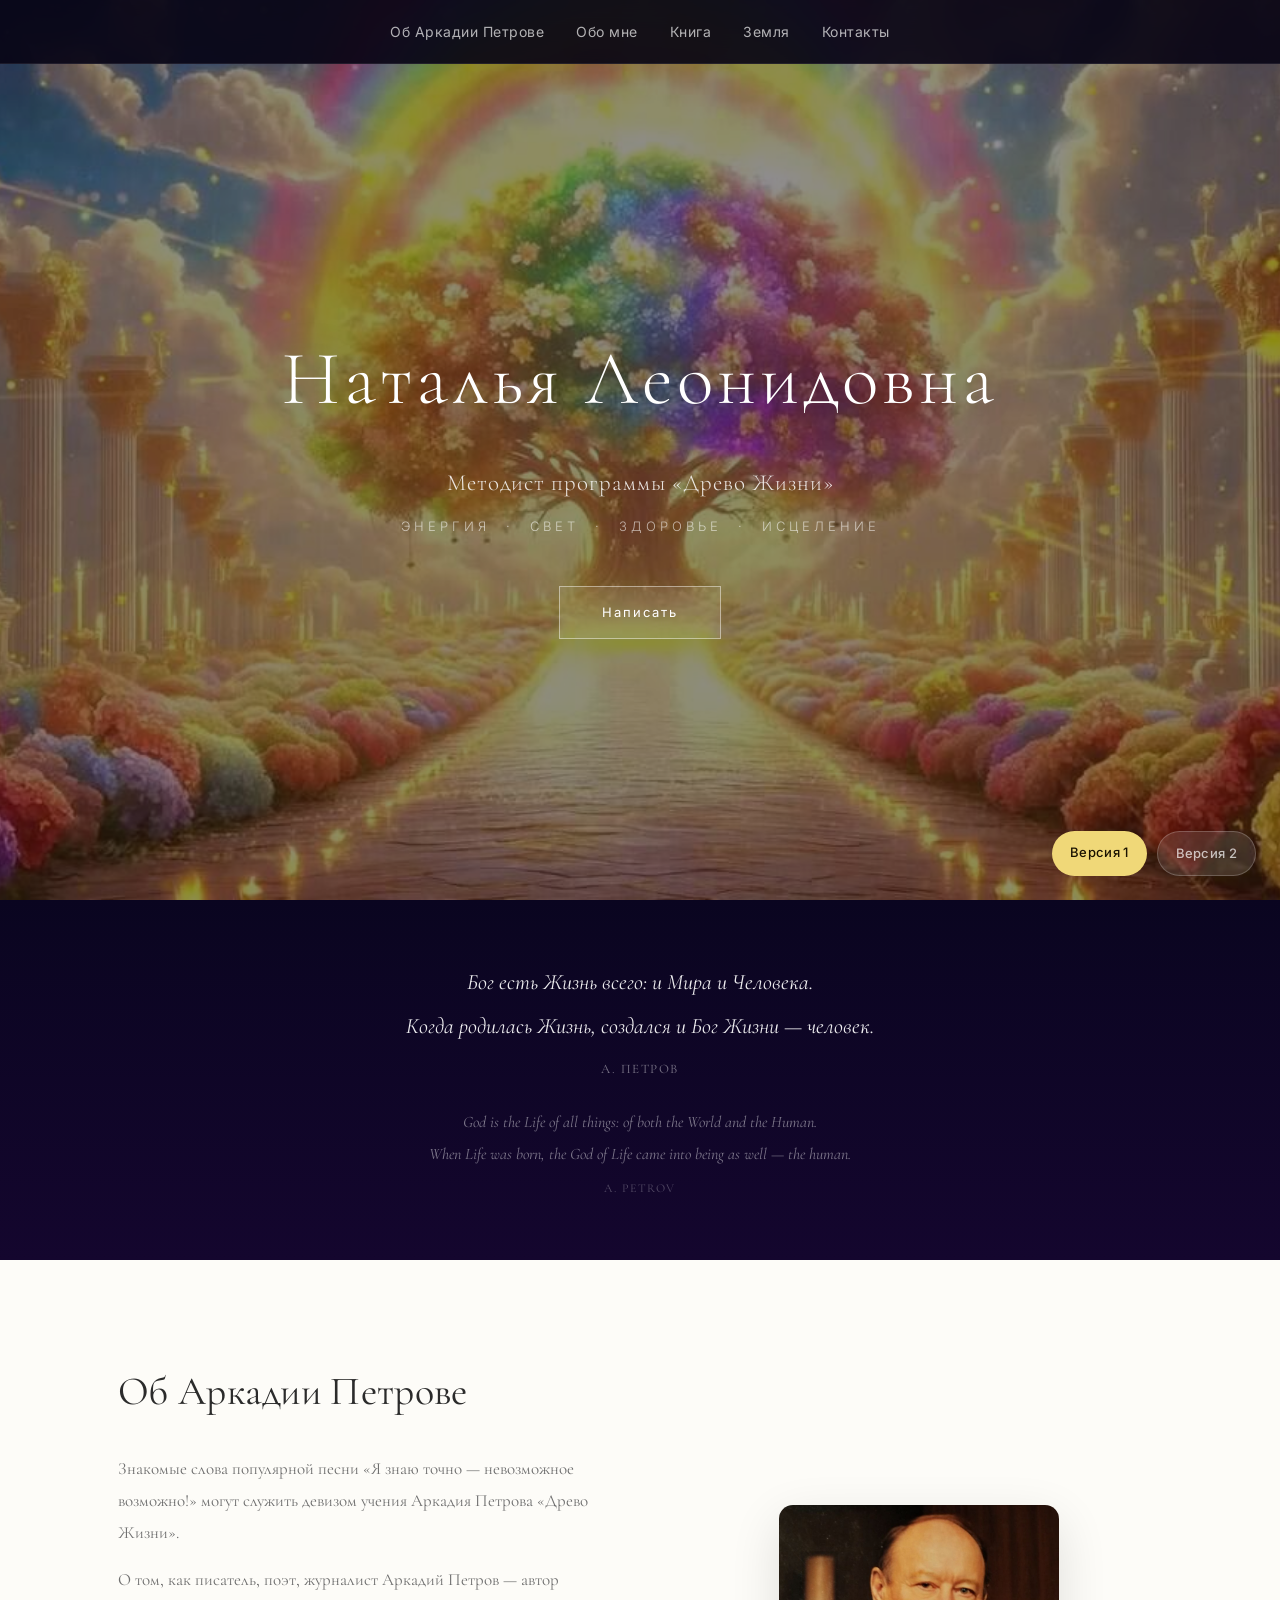
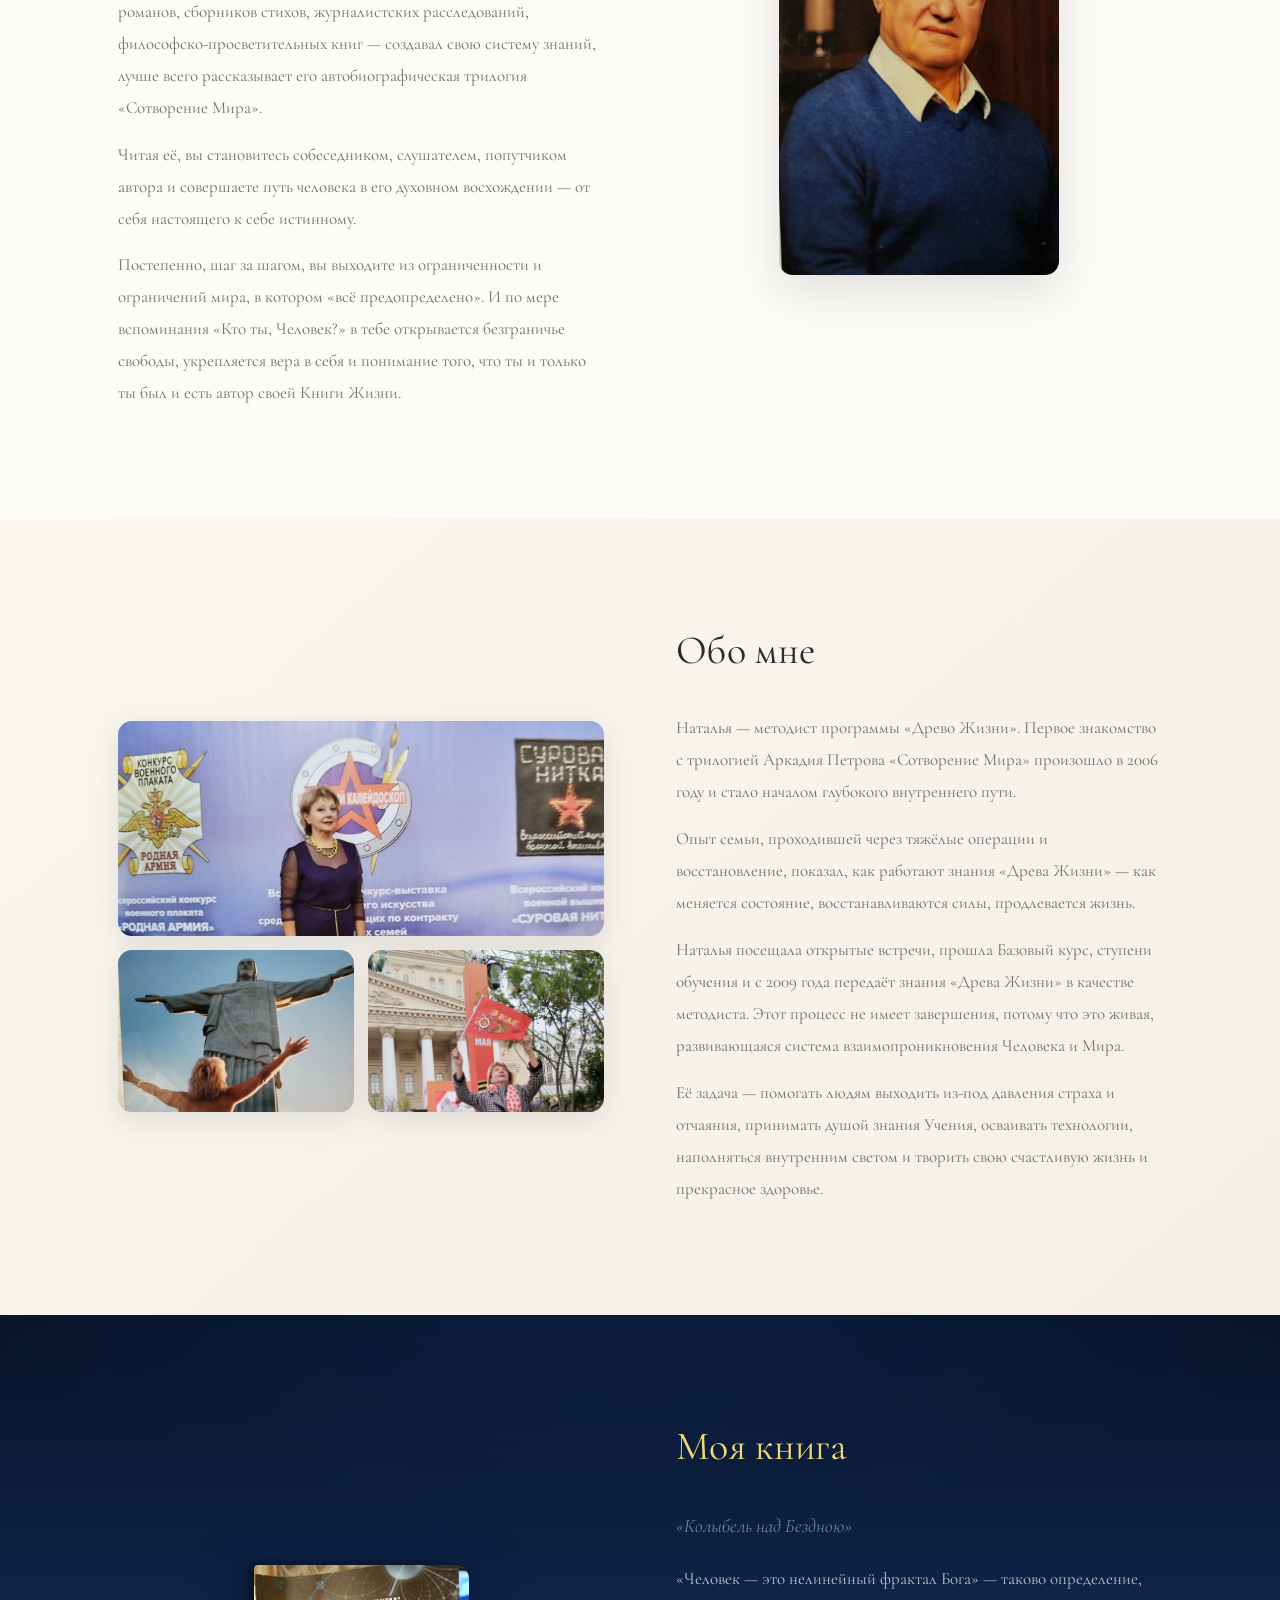
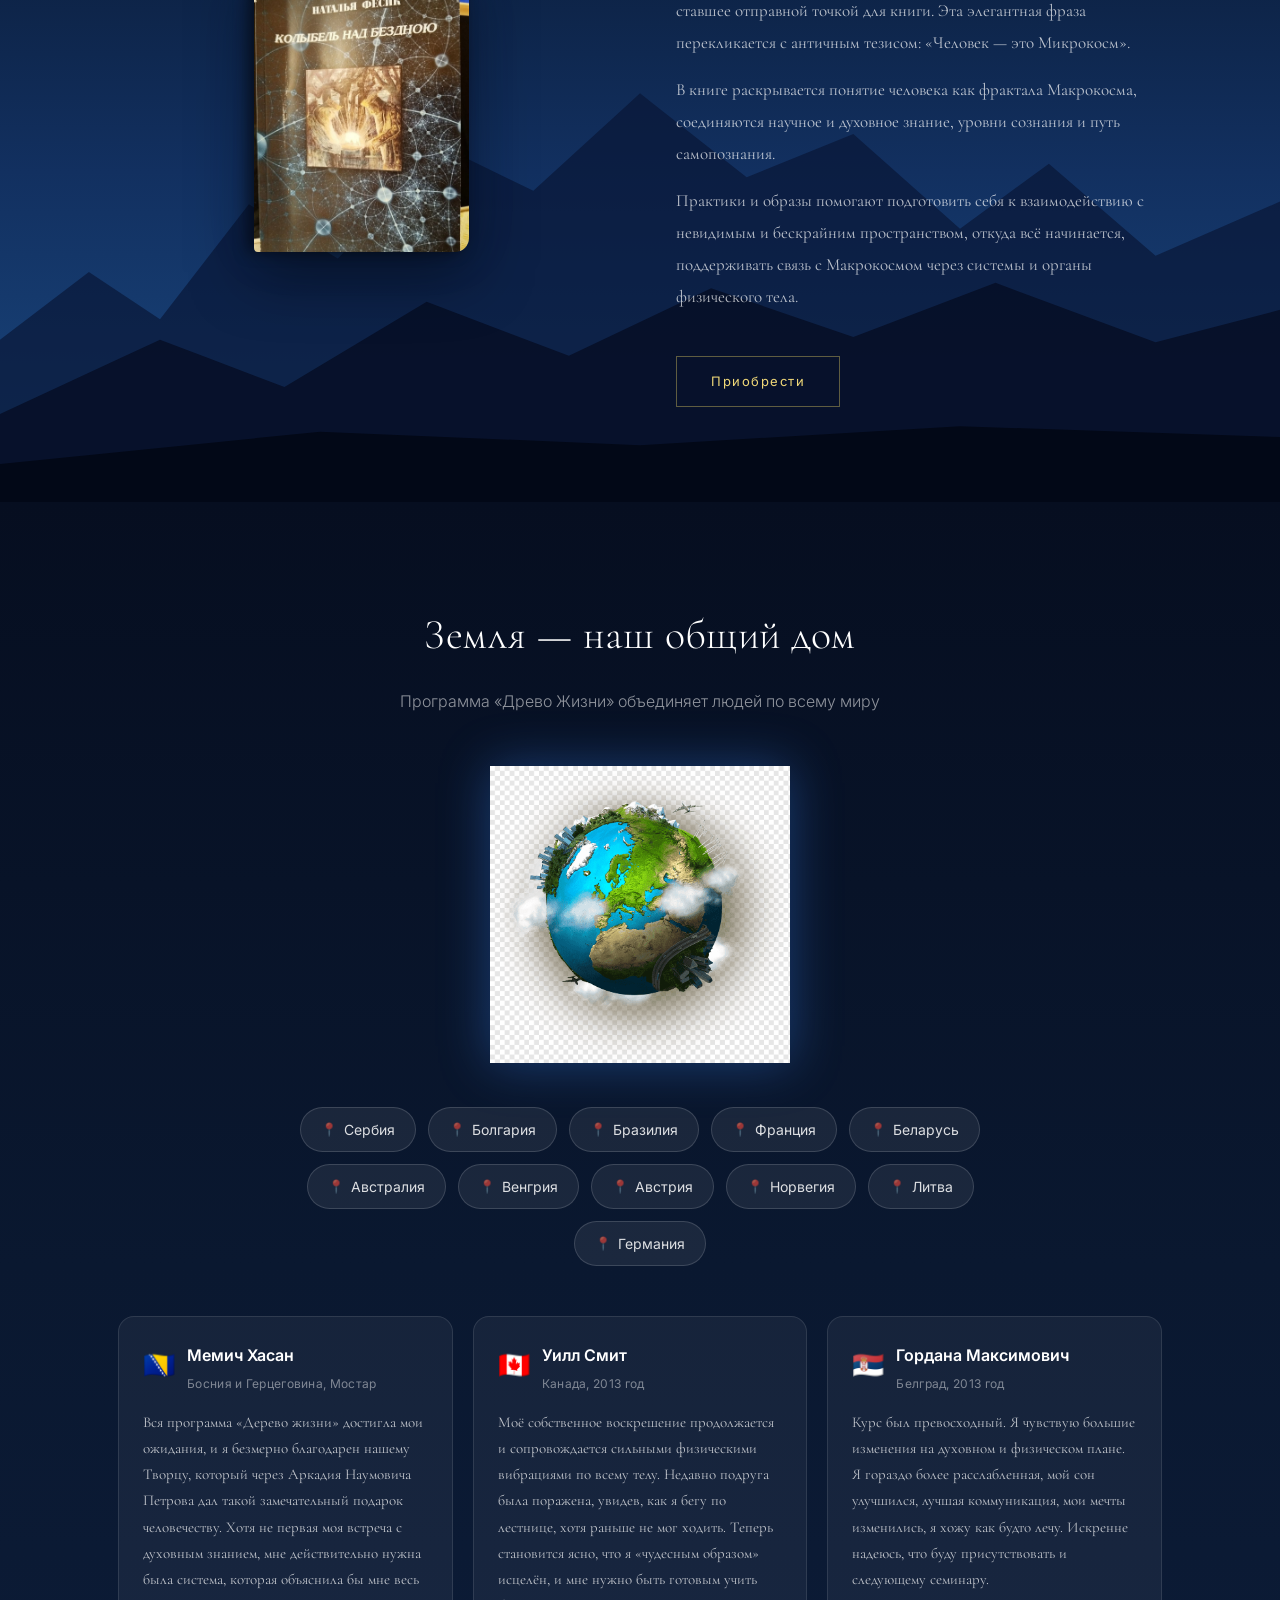
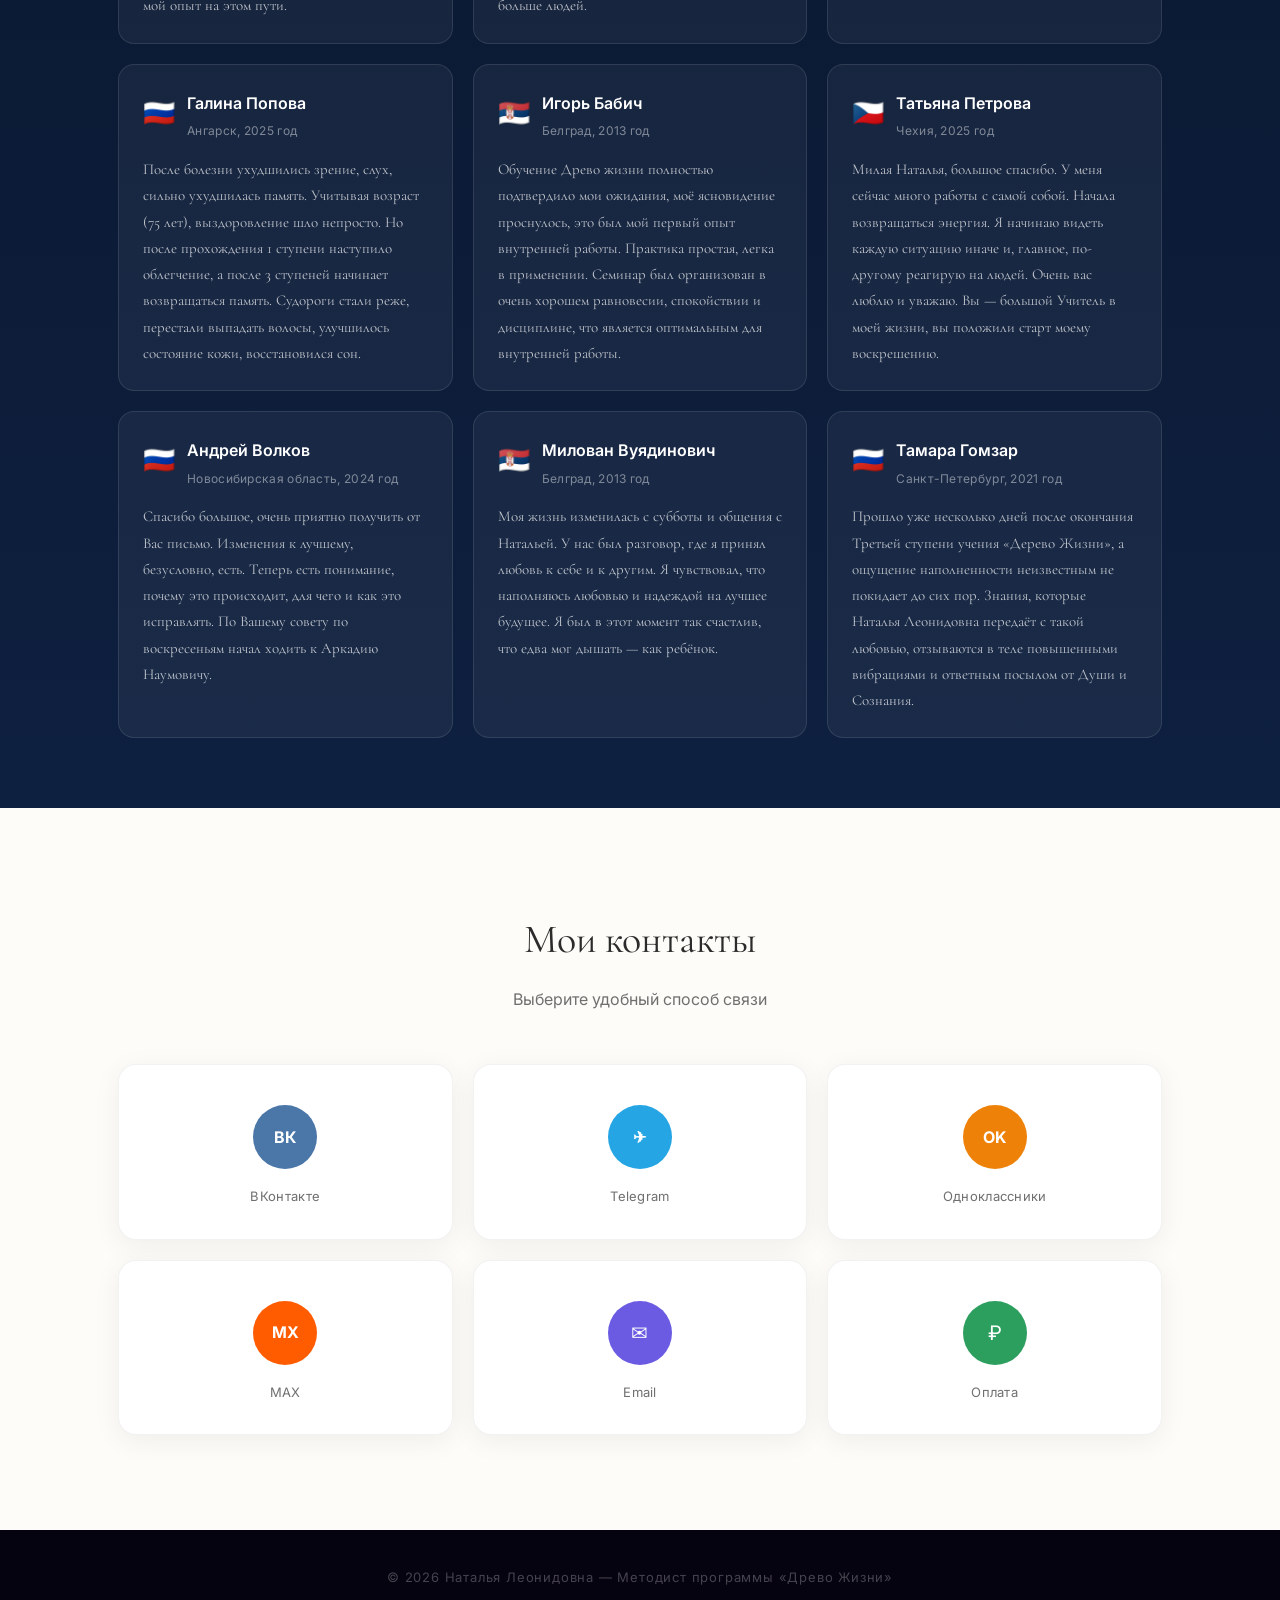
==== index.html @ 93358fe3 "move Petrov quote to before Arkady section" ====
<!DOCTYPE html>
<html lang="ru">
<head>
	<meta charset="UTF-8">
	<meta name="viewport" content="width=device-width, initial-scale=1.0">
	<title>Наталья Леонидовна — Древо Жизни</title>
	<link rel="stylesheet" href="style.css">
	<link rel="preconnect" href="https://fonts.googleapis.com">
	<link href="https://fonts.googleapis.com/css2?family=Cormorant+Garamond:ital,wght@0,300;0,400;0,600;1,300;1,400&family=Inter:wght@300;400;500&display=swap" rel="stylesheet">
	<style>
		.version-bar { position: fixed; bottom: 24px; right: 24px; z-index: 300; display: flex; gap: 10px; }
		.ver-btn { display: block; padding: 10px 18px; border-radius: 999px; font-family: 'Inter', sans-serif; font-size: 13px; text-decoration: none; font-weight: 500; transition: all 0.2s; letter-spacing: 0.3px; }
		.ver-btn.active { background: #f0d878; color: #1a1200; }
		.ver-btn.inactive { background: rgba(255,255,255,0.12); color: rgba(255,255,255,0.7); border: 1px solid rgba(255,255,255,0.2); }

		/* Hero — golden tree background */
		.hero {
			background-image: url('img/hero-golden.jpg');
			background-size: cover;
			background-position: center 55%;
		}
		.hero::after {
			background: rgba(5, 2, 15, 0.45);
		}

		/* ===== EARTH V2 ===== */
		.section-earth-v2 {
			background: linear-gradient(180deg, #060e20 0%, #0a1830 40%, #0e2040 100%);
			color: white;
			padding: 95px 0 70px;
			overflow: hidden;
		}

		.countries-cloud {
			display: flex;
			flex-wrap: wrap;
			justify-content: center;
			gap: 12px;
			margin: 40px auto 50px;
			max-width: 800px;
		}

		.country-chip {
			background: rgba(255,255,255,0.07);
			border: 1px solid rgba(255,255,255,0.15);
			padding: 9px 20px;
			border-radius: 999px;
			font-family: 'Inter', sans-serif;
			font-size: 14px;
			color: rgba(255,255,255,0.85);
			display: flex;
			align-items: center;
			gap: 7px;
			white-space: nowrap;
		}

		.country-chip .pin {
			font-size: 13px;
			opacity: 0.7;
		}

		.reviews-grid {
			display: grid;
			grid-template-columns: repeat(3, 1fr);
			gap: 20px;
			margin-top: 10px;
		}

		.review-card {
			background: rgba(255,255,255,0.05);
			border: 1px solid rgba(255,255,255,0.1);
			border-radius: 16px;
			padding: 24px;
			transition: background 0.3s;
		}

		.review-card:hover {
			background: rgba(255,255,255,0.08);
		}

		.review-header {
			display: flex;
			align-items: flex-start;
			gap: 12px;
			margin-bottom: 14px;
		}

		.review-flag {
			font-size: 26px;
			flex-shrink: 0;
			margin-top: 2px;
		}

		.review-name {
			font-size: 16px;
			font-weight: 600;
			font-family: 'Inter', sans-serif;
			color: white;
			margin-bottom: 3px;
		}

		.review-loc {
			font-size: 12px;
			color: rgba(255,255,255,0.45);
			font-family: 'Inter', sans-serif;
			letter-spacing: 0.3px;
		}

		.review-text {
			font-size: 15px;
			color: rgba(255,255,255,0.72);
			line-height: 1.75;
		}

		@media (max-width: 900px) {
			.reviews-grid { grid-template-columns: 1fr; }
		}
	</style>
</head>
<body>

<div class="version-bar">
	<a href="index.html" class="ver-btn active">Версия 1</a>
	<a href="v2.html" class="ver-btn inactive">Версия 2</a>
</div>

<nav>
	<a href="#arkady">Об Аркадии Петрове</a>
	<a href="#about">Обо мне</a>
	<a href="#book">Книга</a>
	<a href="#earth">Земля</a>
	<a href="#contacts">Контакты</a>
</nav>

<!-- ===== HERO ===== -->
<section class="hero" id="top">
	<div class="hero-content">
		<h1>Наталья Леонидовна</h1>
		<p class="subtitle">Методист программы «Древо Жизни»</p>
		<p class="tagline">Энергия &nbsp;·&nbsp; Свет &nbsp;·&nbsp; Здоровье &nbsp;·&nbsp; Исцеление</p>
		<a href="#contacts" class="btn-hero">Написать</a>
	</div>
</section>

<!-- ===== ЦИТАТА ПЕТРОВА ===== -->
<section style="background:linear-gradient(180deg,#0a0520 0%,#14062e 100%);padding:60px 0;text-align:center;">
	<div class="container">
		<blockquote style="max-width:680px;margin:0 auto;font-family:'Cormorant Garamond',serif;font-style:italic;line-height:2.0;">
			<p style="font-size:22px;color:rgba(255,255,255,0.92);margin-bottom:8px;">Бог есть Жизнь всего: и Мира и Человека.<br>Когда родилась Жизнь, создался и Бог Жизни — человек.</p>
			<p style="font-size:13px;color:rgba(255,255,255,0.45);letter-spacing:1.5px;font-style:normal;margin-bottom:24px;">А. ПЕТРОВ</p>
			<p style="font-size:16px;color:rgba(255,255,255,0.45);margin-bottom:6px;">God is the Life of all things: of both the World and the Human.<br>When Life was born, the God of Life came into being as well — the human.</p>
			<p style="font-size:12px;color:rgba(255,255,255,0.28);letter-spacing:1.5px;font-style:normal;">A. PETROV</p>
		</blockquote>
	</div>
</section>

<!-- ===== ОБ АРКАДИИ ПЕТРОВЕ ===== -->
<section id="arkady" class="section section-light">
	<div class="container two-col">
		<div class="text-block">
			<h2>Об Аркадии Петрове</h2>
			<p>Знакомые слова популярной песни «Я знаю точно — невозможное возможно!» могут служить девизом учения Аркадия Петрова «Древо Жизни».</p>
			<p>О том, как писатель, поэт, журналист Аркадий Петров — автор романов, сборников стихов, журналистских расследований, философско‑просветительных книг — создавал свою систему знаний, лучше всего рассказывает его автобиографическая трилогия «Сотворение Мира».</p>
			<p>Читая её, вы становитесь собеседником, слушателем, попутчиком автора и совершаете путь человека в его духовном восхождении — от себя настоящего к себе истинному.</p>
			<p>Постепенно, шаг за шагом, вы выходите из ограниченности и ограничений мира, в котором «всё предопределено». И по мере вспоминания «Кто ты, Человек?» в тебе открывается безграничье свободы, укрепляется вера в себя и понимание того, что ты и только ты был и есть автор своей Книги Жизни.</p>
		</div>
		<div class="photo-wrap">
			<div style="width:280px;height:370px;border-radius:14px;overflow:hidden;box-shadow:0 16px 50px rgba(0,0,0,0.12);">
				<img src="img/arkady-petrov.png" alt="Аркадий Петров" style="width:100%;height:100%;object-fit:cover;object-position:center top;">
			</div>
		</div>
	</div>
</section>

<!-- ===== ОБО МНЕ ===== -->
<section id="about" class="section section-warm">
	<div class="container two-col">
		<div class="photos-mosaic">
			<div style="grid-column:1/-1;height:215px;border-radius:14px;overflow:hidden;box-shadow:0 8px 30px rgba(0,0,0,0.1);">
				<img src="img/natalia-exhibition.png" alt="Наталья Фесик" style="width:100%;height:100%;object-fit:cover;object-position:center top;">
			</div>
			<div style="height:162px;border-radius:14px;overflow:hidden;box-shadow:0 8px 30px rgba(0,0,0,0.1);">
				<img src="img/natalia-brazil.png" alt="Бразилия" style="width:100%;height:100%;object-fit:cover;">
			</div>
			<div style="height:162px;border-radius:14px;overflow:hidden;box-shadow:0 8px 30px rgba(0,0,0,0.1);">
				<img src="img/natalia-may9.png" alt="День Победы" style="width:100%;height:100%;object-fit:cover;object-position:center top;">
			</div>
		</div>
		<div class="text-block">
			<h2>Обо мне</h2>
			<p>Наталья — методист программы «Древо Жизни». Первое знакомство с трилогией Аркадия Петрова «Сотворение Мира» произошло в 2006 году и стало началом глубокого внутреннего пути.</p>
			<p>Опыт семьи, проходившей через тяжёлые операции и восстановление, показал, как работают знания «Древа Жизни» — как меняется состояние, восстанавливаются силы, продлевается жизнь.</p>
			<p>Наталья посещала открытые встречи, прошла Базовый курс, ступени обучения и с 2009 года передаёт знания «Древа Жизни» в качестве методиста. Этот процесс не имеет завершения, потому что это живая, развивающаяся система взаимопроникновения Человека и Мира.</p>
			<p>Её задача — помогать людям выходить из‑под давления страха и отчаяния, принимать душой знания Учения, осваивать технологии, наполняться внутренним светом и творить свою счастливую жизнь и прекрасное здоровье.</p>
		</div>
	</div>
</section>

<!-- ===== КНИГА ===== -->
<section id="book" class="section section-dark">
	<div class="mountain-bg"></div>
	<div class="container two-col" style="position:relative;z-index:1;">
		<div class="book-wrap">
			<img src="img/book-cover.png" alt="Колыбель над Бездною — Наталья Фесик" style="width:215px;border-radius:4px 14px 14px 4px;box-shadow:-6px 0 14px rgba(0,0,0,0.5),0 20px 60px rgba(0,0,0,0.55),0 0 50px rgba(40,100,220,0.12);display:block;">
		</div>
		<div class="text-block light">
			<h2>Моя книга</h2>
			<p class="book-subtitle">«Колыбель над Бездною»</p>
			<p>«Человек — это нелинейный фрактал Бога» — таково определение, ставшее отправной точкой для книги. Эта элегантная фраза перекликается с античным тезисом: «Человек — это Микрокосм».</p>
			<p>В книге раскрывается понятие человека как фрактала Макрокосма, соединяются научное и духовное знание, уровни сознания и путь самопознания.</p>
			<p>Практики и образы помогают подготовить себя к взаимодействию с невидимым и бескрайним пространством, откуда всё начинается, поддерживать связь с Макрокосмом через системы и органы физического тела.</p>
			<a href="#contacts" class="btn-book">Приобрести</a>
		</div>
	</div>
</section>

<!-- ===== ЗЕМЛЯ ===== -->
<section id="earth" class="section-earth-v2">
	<div class="container">
		<h2 class="earth-h center">Земля — наш общий дом</h2>
		<p class="earth-sub center">Программа «Древо Жизни» объединяет людей по всему миру</p>

		<div class="globe-wrap"><img src="img/earth.png" alt="Земля" style="width:300px;height:auto;object-fit:contain;margin:0 auto;display:block;"></div>

		<div class="countries-cloud">
			<span class="country-chip"><span class="pin">📍</span>Сербия</span>
			<span class="country-chip"><span class="pin">📍</span>Болгария</span>
			<span class="country-chip"><span class="pin">📍</span>Бразилия</span>
			<span class="country-chip"><span class="pin">📍</span>Франция</span>
			<span class="country-chip"><span class="pin">📍</span>Беларусь</span>
			<span class="country-chip"><span class="pin">📍</span>Австралия</span>
			<span class="country-chip"><span class="pin">📍</span>Венгрия</span>
			<span class="country-chip"><span class="pin">📍</span>Австрия</span>
			<span class="country-chip"><span class="pin">📍</span>Норвегия</span>
			<span class="country-chip"><span class="pin">📍</span>Литва</span>
			<span class="country-chip"><span class="pin">📍</span>Германия</span>
		</div>

		<!-- Reviews 3×3 -->
		<div class="reviews-grid">

			<div class="review-card">
				<div class="review-header">
					<span class="review-flag">🇧🇦</span>
					<div>
						<div class="review-name">Мемич Хасан</div>
						<div class="review-loc">Босния и Герцеговина, Мостар</div>
					</div>
				</div>
				<p class="review-text">Вся программа «Дерево жизни» достигла мои ожидания, и я безмерно благодарен нашему Творцу, который через Аркадия Наумовича Петрова дал такой замечательный подарок человечеству. Хотя не первая моя встреча с духовным знанием, мне действительно нужна была система, которая объяснила бы мне весь мой опыт на этом пути.</p>
			</div>

			<div class="review-card">
				<div class="review-header">
					<span class="review-flag">🇨🇦</span>
					<div>
						<div class="review-name">Уилл Смит</div>
						<div class="review-loc">Канада, 2013 год</div>
					</div>
				</div>
				<p class="review-text">Моё собственное воскрешение продолжается и сопровождается сильными физическими вибрациями по всему телу. Недавно подруга была поражена, увидев, как я бегу по лестнице, хотя раньше не мог ходить. Теперь становится ясно, что я «чудесным образом» исцелён, и мне нужно быть готовым учить больше людей.</p>
			</div>

			<div class="review-card">
				<div class="review-header">
					<span class="review-flag">🇷🇸</span>
					<div>
						<div class="review-name">Гордана Максимович</div>
						<div class="review-loc">Белград, 2013 год</div>
					</div>
				</div>
				<p class="review-text">Курс был превосходный. Я чувствую большие изменения на духовном и физическом плане. Я гораздо более расслабленная, мой сон улучшился, лучшая коммуникация, мои мечты изменились, я хожу как будто лечу. Искренне надеюсь, что буду присутствовать и следующему семинару.</p>
			</div>

			<div class="review-card">
				<div class="review-header">
					<span class="review-flag">🇷🇺</span>
					<div>
						<div class="review-name">Галина Попова</div>
						<div class="review-loc">Ангарск, 2025 год</div>
					</div>
				</div>
				<p class="review-text">После болезни ухудшились зрение, слух, сильно ухудшилась память. Учитывая возраст (75 лет), выздоровление шло непросто. Но после прохождения 1 ступени наступило облегчение, а после 3 ступеней начинает возвращаться память. Судороги стали реже, перестали выпадать волосы, улучшилось состояние кожи, восстановился сон.</p>
			</div>

			<div class="review-card">
				<div class="review-header">
					<span class="review-flag">🇷🇸</span>
					<div>
						<div class="review-name">Игорь Бабич</div>
						<div class="review-loc">Белград, 2013 год</div>
					</div>
				</div>
				<p class="review-text">Обучение Древо жизни полностью подтвердило мои ожидания, моё ясновидение проснулось, это был мой первый опыт внутренней работы. Практика простая, легка в применении. Семинар был организован в очень хорошем равновесии, спокойствии и дисциплине, что является оптимальным для внутренней работы.</p>
			</div>

			<div class="review-card">
				<div class="review-header">
					<span class="review-flag">🇨🇿</span>
					<div>
						<div class="review-name">Татьяна Петрова</div>
						<div class="review-loc">Чехия, 2025 год</div>
					</div>
				</div>
				<p class="review-text">Милая Наталья, большое спасибо. У меня сейчас много работы с самой собой. Начала возвращаться энергия. Я начинаю видеть каждую ситуацию иначе и, главное, по-другому реагирую на людей. Очень вас люблю и уважаю. Вы — большой Учитель в моей жизни, вы положили старт моему воскрешению.</p>
			</div>

			<div class="review-card">
				<div class="review-header">
					<span class="review-flag">🇷🇺</span>
					<div>
						<div class="review-name">Андрей Волков</div>
						<div class="review-loc">Новосибирская область, 2024 год</div>
					</div>
				</div>
				<p class="review-text">Спасибо большое, очень приятно получить от Вас письмо. Изменения к лучшему, безусловно, есть. Теперь есть понимание, почему это происходит, для чего и как это исправлять. По Вашему совету по воскресеньям начал ходить к Аркадию Наумовичу.</p>
			</div>

			<div class="review-card">
				<div class="review-header">
					<span class="review-flag">🇷🇸</span>
					<div>
						<div class="review-name">Милован Вуядинович</div>
						<div class="review-loc">Белград, 2013 год</div>
					</div>
				</div>
				<p class="review-text">Моя жизнь изменилась с субботы и общения с Натальей. У нас был разговор, где я принял любовь к себе и к другим. Я чувствовал, что наполняюсь любовью и надеждой на лучшее будущее. Я был в этот момент так счастлив, что едва мог дышать — как ребёнок.</p>
			</div>

			<div class="review-card">
				<div class="review-header">
					<span class="review-flag">🇷🇺</span>
					<div>
						<div class="review-name">Тамара Гомзар</div>
						<div class="review-loc">Санкт-Петербург, 2021 год</div>
					</div>
				</div>
				<p class="review-text">Прошло уже несколько дней после окончания Третьей ступени учения «Дерево Жизни», а ощущение наполненности неизвестным не покидает до сих пор. Знания, которые Наталья Леонидовна передаёт с такой любовью, отзываются в теле повышенными вибрациями и ответным посылом от Души и Сознания.</p>
			</div>

		</div>
	</div>
</section>

<!-- ===== КОНТАКТЫ ===== -->
<section id="contacts" class="section section-contacts">
	<div class="container">
		<h2 class="center">Мои контакты</h2>
		<p class="center muted">Выберите удобный способ связи</p>
		<div class="contact-grid">
			<a href="https://vk.com/natali" class="contact-card" target="_blank" rel="noopener">
				<div class="ci ci-vk">ВК</div>
				<span>ВКонтакте</span>
			</a>
			<a href="https://t.me/natali" class="contact-card" target="_blank" rel="noopener">
				<div class="ci ci-tg">✈</div>
				<span>Telegram</span>
			</a>
			<a href="https://ok.ru/natali" class="contact-card" target="_blank" rel="noopener">
				<div class="ci ci-ok">OK</div>
				<span>Одноклассники</span>
			</a>
			<a href="https://max.ru/natali" class="contact-card" target="_blank" rel="noopener">
				<div class="ci ci-mx">МX</div>
				<span>MAX</span>
			</a>
			<a href="mailto:NataliaFesik@mail.ru" class="contact-card">
				<div class="ci ci-em">✉</div>
				<span>Email</span>
			</a>
			<a href="https://oplata.ru" class="contact-card" target="_blank" rel="noopener">
				<div class="ci ci-pay">₽</div>
				<span>Оплата</span>
			</a>
		</div>
	</div>
</section>

<footer>
	<p>© 2026 Наталья Леонидовна — Методист программы «Древо Жизни»</p>
</footer>

</body>
</html>
---- style.css ----
/* ============================================================
   RESET & VARIABLES
   ============================================================ */
* {
	margin: 0;
	padding: 0;
	box-sizing: border-box;
}

html {
	scroll-behavior: smooth;
}

:root {
	--gold: #c8a835;
	--gold-light: #f0d878;
	--text: #2b2b2b;
	--muted: #6f6f6f;
	--bg: #fdfcf8;
	--warm: #faf6f0;
}

body {
	font-family: 'Cormorant Garamond', Georgia, serif;
	color: var(--text);
	line-height: 1.8;
}

/* ============================================================
   NAVIGATION
   ============================================================ */
nav {
	position: fixed;
	top: 0;
	left: 0;
	right: 0;
	z-index: 200;
	background: rgba(7, 4, 21, 0.9);
	backdrop-filter: blur(14px);
	-webkit-backdrop-filter: blur(14px);
	padding: 15px 24px;
	text-align: center;
	border-bottom: 1px solid rgba(255, 255, 255, 0.07);
}

nav a {
	display: inline-block;
	color: rgba(255, 255, 255, 0.68);
	text-decoration: none;
	margin: 4px 14px;
	font-size: 14px;
	letter-spacing: 0.5px;
	font-family: 'Inter', 'Helvetica Neue', sans-serif;
	font-weight: 400;
	transition: color 0.25s;
}

nav a:hover,
nav a[aria-current="page"] {
	color: var(--gold-light);
}

/* ============================================================
   HERO
   ============================================================ */
.hero {
	min-height: 100vh;
	display: flex;
	align-items: center;
	justify-content: center;
	text-align: center;
	color: white;
	position: relative;
	overflow: hidden;
	background:
		radial-gradient(ellipse 65% 45% at 50% 12%, rgba(255, 248, 200, 0.88) 0%, rgba(240, 190, 65, 0.55) 35%, transparent 72%),
		radial-gradient(ellipse 100% 55% at 50% -8%, rgba(255, 255, 240, 0.65) 0%, transparent 68%),
		radial-gradient(ellipse 52% 70% at 8% 95%, rgba(140, 60, 220, 0.52) 0%, transparent 65%),
		radial-gradient(ellipse 52% 70% at 92% 95%, rgba(50, 130, 240, 0.48) 0%, transparent 65%),
		linear-gradient(170deg,
			#05000f 0%,
			#12032e 7%,
			#380870 16%,
			#681888 24%,
			#952a18 33%,
			#c06820 42%,
			#e0b840 51%,
			#ecd878 59%,
			#f8f0c0 67%,
			#f0f5ff 78%,
			#c8dcff 100%
		);
}

.hero::after {
	content: '';
	position: absolute;
	inset: 0;
	background: radial-gradient(ellipse at 50% 50%, transparent 25%, rgba(5, 0, 20, 0.28) 100%);
	pointer-events: none;
}

.hero-content {
	position: relative;
	z-index: 1;
	padding: 100px 24px 50px;
}

.hero-content h1 {
	font-size: clamp(40px, 7vw, 76px);
	font-weight: 300;
	letter-spacing: 4px;
	text-shadow: 0 2px 40px rgba(0, 0, 0, 0.4);
	margin-bottom: 16px;
}

.hero-content .subtitle {
	font-size: clamp(17px, 2.5vw, 23px);
	font-weight: 300;
	opacity: 0.85;
	letter-spacing: 1px;
	margin-bottom: 10px;
}

.hero-content .tagline {
	font-size: 13px;
	letter-spacing: 4px;
	opacity: 0.6;
	font-family: 'Inter', sans-serif;
	font-weight: 300;
	text-transform: uppercase;
	margin-bottom: 48px;
}

.btn-hero {
	display: inline-block;
	padding: 14px 42px;
	border: 1px solid rgba(255, 255, 255, 0.45);
	color: white;
	text-decoration: none;
	letter-spacing: 2px;
	font-family: 'Inter', sans-serif;
	font-size: 13px;
	font-weight: 400;
	transition: all 0.3s;
	background: rgba(255, 255, 255, 0.08);
}

.btn-hero:hover {
	background: rgba(255, 255, 255, 0.18);
	border-color: rgba(255, 255, 255, 0.7);
}

/* ============================================================
   SHARED LAYOUT
   ============================================================ */
.container {
	max-width: 1100px;
	margin: 0 auto;
	padding: 0 28px;
}

.section {
	padding: 95px 0;
}

.two-col {
	display: grid;
	grid-template-columns: 1fr 1fr;
	gap: 72px;
	align-items: center;
}

.center { text-align: center; }

/* ============================================================
   TEXT BLOCKS
   ============================================================ */
.text-block h2 {
	font-size: clamp(27px, 3.8vw, 40px);
	font-weight: 400;
	margin-bottom: 26px;
	letter-spacing: 0.3px;
}

.text-block.light h2 {
	color: var(--gold-light);
}

.text-block p {
	font-size: 17px;
	color: var(--muted);
	margin-bottom: 15px;
	line-height: 1.88;
}

.text-block.light p {
	color: rgba(255, 255, 255, 0.72);
}

.book-subtitle {
	font-size: 19px !important;
	font-style: italic;
	color: rgba(255, 255, 255, 0.45) !important;
	margin-bottom: 20px !important;
}

.muted {
	color: var(--muted);
	margin-top: 10px;
	font-size: 16px;
	font-family: 'Inter', sans-serif;
}

/* ============================================================
   SECTION BACKGROUNDS
   ============================================================ */
.section-light {
	background: var(--bg);
}

.section-warm {
	background: linear-gradient(140deg, #faf6f0 0%, #f4f0e8 100%);
}

/* ============================================================
   PHOTO PLACEHOLDERS
   ============================================================ */
.photo-wrap {
	display: flex;
	justify-content: center;
}

.photo-frame {
	background: linear-gradient(145deg, #ede9f5 0%, #f0e8e4 100%);
	border-radius: 14px;
	box-shadow: 0 16px 50px rgba(0, 0, 0, 0.1);
	position: relative;
	overflow: hidden;
}

/* silhouette body */
.photo-frame::before {
	content: '';
	position: absolute;
	bottom: 0;
	left: 50%;
	transform: translateX(-50%);
	width: 56%;
	height: 56%;
	background: rgba(170, 160, 195, 0.32);
	border-radius: 100px 100px 0 0;
}

/* silhouette head */
.photo-frame::after {
	content: '';
	position: absolute;
	bottom: 54%;
	left: 50%;
	transform: translateX(-50%);
	width: 27%;
	aspect-ratio: 1;
	background: rgba(170, 160, 195, 0.28);
	border-radius: 50%;
}

.photo-frame.portrait {
	width: 280px;
	height: 370px;
}

/* Photo mosaic */
.photos-mosaic {
	display: grid;
	grid-template-columns: 1fr 1fr;
	gap: 14px;
}

.photo-frame.mosaic-main {
	grid-column: 1 / -1;
	height: 215px;
}

.photo-frame.mosaic-sm {
	height: 162px;
}

/* ============================================================
   BOOK (DARK) SECTION
   ============================================================ */
.section-dark {
	background:
		radial-gradient(ellipse 80% 50% at 50% -10%, rgba(30, 80, 180, 0.18) 0%, transparent 70%),
		linear-gradient(180deg, #071428 0%, #0c2040 28%, #123060 58%, #1a4880 100%);
	color: white;
	padding: 95px 0;
	position: relative;
	overflow: hidden;
}

/* Mountain silhouette */
.mountain-bg {
	position: absolute;
	bottom: 0;
	left: 0;
	right: 0;
	height: 55%;
	background:
		url("data:image/svg+xml,%3Csvg xmlns='http://www.w3.org/2000/svg' viewBox='0 0 1440 320' preserveAspectRatio='none'%3E%3Cpath d='M0,320 L0,200 L100,150 L180,185 L280,100 L380,140 L500,58 L600,90 L720,18 L840,80 L960,48 L1080,118 L1180,70 L1300,138 L1440,98 L1440,320Z' fill='rgba(8%2C20%2C52%2C0.65)'/%3E%3Cpath d='M0,320 L0,255 L180,200 L320,235 L480,172 L640,212 L800,162 L960,198 L1120,158 L1300,202 L1440,178 L1440,320Z' fill='rgba(5%2C13%2C35%2C0.8)'/%3E%3Cpath d='M0,320 L0,292 L360,268 L720,278 L1080,264 L1440,272 L1440,320Z' fill='rgba(3%2C8%2C22%2C0.94)'/%3E%3C/svg%3E")
		bottom/cover no-repeat;
	pointer-events: none;
}

.book-wrap {
	display: flex;
	justify-content: center;
	position: relative;
	z-index: 1;
}

.book-cover-frame {
	width: 215px;
	height: 295px;
	background: linear-gradient(145deg, #050e20 0%, #0a1e40 50%, #0e2855 100%);
	border-radius: 4px 14px 14px 4px;
	box-shadow:
		-6px 0 14px rgba(0, 0, 0, 0.5),
		0 20px 60px rgba(0, 0, 0, 0.55),
		0 0 50px rgba(40, 100, 220, 0.12);
	position: relative;
	overflow: hidden;
	display: flex;
	align-items: center;
	justify-content: center;
}

/* Spine shadow */
.book-cover-frame::before {
	content: '';
	position: absolute;
	left: 0;
	top: 0;
	bottom: 0;
	width: 10px;
	background: rgba(0, 0, 0, 0.4);
	border-right: 1px solid rgba(255, 255, 255, 0.04);
}

/* Decorative circles */
.book-circle {
	position: absolute;
	top: 50%;
	left: 50%;
	transform: translate(-50%, -50%);
	width: 134px;
	height: 134px;
	border: 1.5px solid rgba(200, 170, 50, 0.22);
	border-radius: 50%;
}

.book-circle::before {
	content: '';
	position: absolute;
	top: 50%;
	left: 50%;
	transform: translate(-50%, -50%);
	width: 82px;
	height: 82px;
	border: 1px solid rgba(200, 170, 50, 0.13);
	border-radius: 50%;
	background: radial-gradient(circle, rgba(200, 160, 40, 0.07) 0%, transparent 70%);
}

.book-title-text {
	position: relative;
	z-index: 1;
	color: rgba(240, 210, 90, 0.7);
	font-size: 14px;
	text-align: center;
	font-style: italic;
	line-height: 1.75;
	padding: 20px;
}

.btn-book {
	display: inline-block;
	margin-top: 28px;
	padding: 13px 34px;
	border: 1px solid rgba(240, 216, 100, 0.38);
	color: var(--gold-light);
	text-decoration: none;
	letter-spacing: 1.5px;
	font-family: 'Inter', sans-serif;
	font-size: 13px;
	font-weight: 400;
	transition: all 0.3s;
}

.btn-book:hover {
	background: rgba(240, 216, 100, 0.08);
	border-color: rgba(240, 216, 100, 0.8);
}

/* ============================================================
   EARTH SECTION
   ============================================================ */
.section-earth {
	background: linear-gradient(180deg, #060e20 0%, #0d1c3c 40%, #111e48 100%);
	color: white;
	padding: 95px 0;
	position: relative;
	overflow: hidden;
}

.section-earth::before {
	content: '';
	position: absolute;
	inset: 0;
	background: radial-gradient(ellipse 70% 50% at 50% 50%, rgba(20, 60, 140, 0.12) 0%, transparent 70%);
	pointer-events: none;
}

.earth-h {
	font-size: clamp(26px, 4vw, 42px);
	font-weight: 300;
	margin-bottom: 14px;
	letter-spacing: 0.5px;
}

.earth-sub {
	color: rgba(255, 255, 255, 0.55);
	font-size: 16px;
	margin-bottom: 50px;
	font-family: 'Inter', sans-serif;
	font-weight: 300;
}

.globe-wrap {
	font-size: 100px;
	text-align: center;
	margin: 0 0 44px;
	animation: float 7s ease-in-out infinite;
	filter: drop-shadow(0 0 25px rgba(60, 140, 255, 0.35));
}

@keyframes float {
	0%, 100% { transform: translateY(0); }
	50% { transform: translateY(-10px); }
}

.locations {
	display: flex;
	flex-wrap: wrap;
	justify-content: center;
	gap: 14px;
	margin-bottom: 36px;
}

.loc {
	background: rgba(255, 255, 255, 0.07);
	border: 1px solid rgba(255, 255, 255, 0.13);
	padding: 10px 22px;
	border-radius: 999px;
	font-family: 'Inter', sans-serif;
	font-size: 14px;
	color: rgba(255, 255, 255, 0.82);
	letter-spacing: 0.3px;
}

.earth-note {
	color: rgba(255, 255, 255, 0.38);
	font-size: 14px;
	font-family: 'Inter', sans-serif;
	letter-spacing: 0.5px;
}

/* ============================================================
   CONTACTS
   ============================================================ */
.section-contacts {
	background: var(--bg);
	padding: 95px 0;
}

.section-contacts h2 {
	font-size: clamp(27px, 3.8vw, 40px);
	font-weight: 400;
	margin-bottom: 0;
}

.contact-grid {
	display: grid;
	grid-template-columns: repeat(3, 1fr);
	gap: 20px;
	margin-top: 50px;
}

.contact-card {
	display: flex;
	flex-direction: column;
	align-items: center;
	padding: 40px 20px 30px;
	text-decoration: none;
	background: white;
	border-radius: 18px;
	box-shadow: 0 6px 28px rgba(0, 0, 0, 0.06);
	border: 1px solid rgba(0, 0, 0, 0.05);
	transition: all 0.3s ease;
	color: var(--text);
}

.contact-card:hover {
	transform: translateY(-5px);
	box-shadow: 0 14px 40px rgba(0, 0, 0, 0.11);
}

.ci {
	width: 64px;
	height: 64px;
	border-radius: 50%;
	display: flex;
	align-items: center;
	justify-content: center;
	font-family: 'Inter', sans-serif;
	font-size: 16px;
	font-weight: 700;
	color: white;
	margin-bottom: 16px;
}

.contact-card span {
	font-family: 'Inter', sans-serif;
	font-size: 13px;
	color: var(--muted);
	letter-spacing: 0.3px;
}

.ci-vk  { background: #4a76a8; }
.ci-tg  { background: #26a5e4; }
.ci-ok  { background: #ee8208; }
.ci-mx  { background: #ff5c00; }
.ci-em  { background: #6b5be2; font-size: 20px; font-weight: 400; }
.ci-pay { background: #2c9e5e; font-size: 20px; font-weight: 400; }

/* ============================================================
   FOOTER
   ============================================================ */
footer {
	background: #060310;
	padding: 36px 24px;
	text-align: center;
	color: rgba(255, 255, 255, 0.25);
	font-family: 'Inter', sans-serif;
	font-size: 13px;
	letter-spacing: 0.8px;
}

/* ============================================================
   LEGACY STYLES (sub-pages: about.html, book.html, etc.)
   ============================================================ */
header {
	text-align: center;
	padding: 80px 20px 50px;
	background: linear-gradient(to bottom, #ffffff, #f4f1ea);
	border-bottom: 1px solid rgba(0, 0, 0, 0.05);
	margin-top: 54px;
}

header h1 {
	font-size: clamp(32px, 5vw, 48px);
	font-weight: 400;
	margin-bottom: 12px;
	letter-spacing: 0.5px;
}

header p {
	font-size: 18px;
	color: var(--muted);
}

.container.section {
	padding-top: 54px;
	padding-bottom: 54px;
}

.card {
	background: white;
	padding: 30px;
	border-radius: 14px;
	box-shadow: 0 8px 26px rgba(0, 0, 0, 0.07);
	border: 1px solid rgba(0, 0, 0, 0.05);
	margin-bottom: 20px;
}

.card p {
	font-size: 17px;
	color: var(--muted);
	margin-bottom: 12px;
	line-height: 1.85;
}

.card .small {
	font-size: 14px;
	color: var(--muted);
}

.grid {
	display: grid;
	grid-template-columns: repeat(3, 1fr);
	gap: 18px;
}

.grid .card h3 {
	font-size: 18px;
	font-weight: 600;
	margin-bottom: 10px;
}

.button {
	display: inline-block;
	padding: 12px 24px;
	margin-top: 18px;
	background: var(--gold);
	color: white;
	text-decoration: none;
	border-radius: 10px;
	font-family: 'Inter', sans-serif;
	font-size: 14px;
	letter-spacing: 0.5px;
	transition: background 0.2s;
}

.button:hover {
	background: #9a7a28;
}

.small {
	font-size: 14px;
	color: var(--muted);
}

h2 {
	font-size: clamp(24px, 3.5vw, 36px);
	font-weight: 400;
	margin-bottom: 22px;
}

/* ============================================================
   RESPONSIVE
   ============================================================ */
@media (max-width: 900px) {
	.two-col {
		grid-template-columns: 1fr;
		gap: 44px;
	}

	.contact-grid {
		grid-template-columns: repeat(2, 1fr);
	}

	.grid {
		grid-template-columns: 1fr;
	}

	.photo-frame.portrait {
		width: 230px;
		height: 300px;
	}

	.photos-mosaic {
		max-width: 420px;
		margin: 0 auto;
	}
}

@media (max-width: 600px) {
	nav a {
		margin: 4px 7px;
		font-size: 12px;
	}

	.contact-grid {
		grid-template-columns: repeat(2, 1fr);
	}

	.hero-content h1 {
		letter-spacing: 2px;
	}

	.photos-mosaic {
		grid-template-columns: 1fr;
	}

	.photo-frame.mosaic-main {
		grid-column: 1;
		height: 180px;
	}

	.photo-frame.mosaic-sm {
		height: 150px;
	}
}
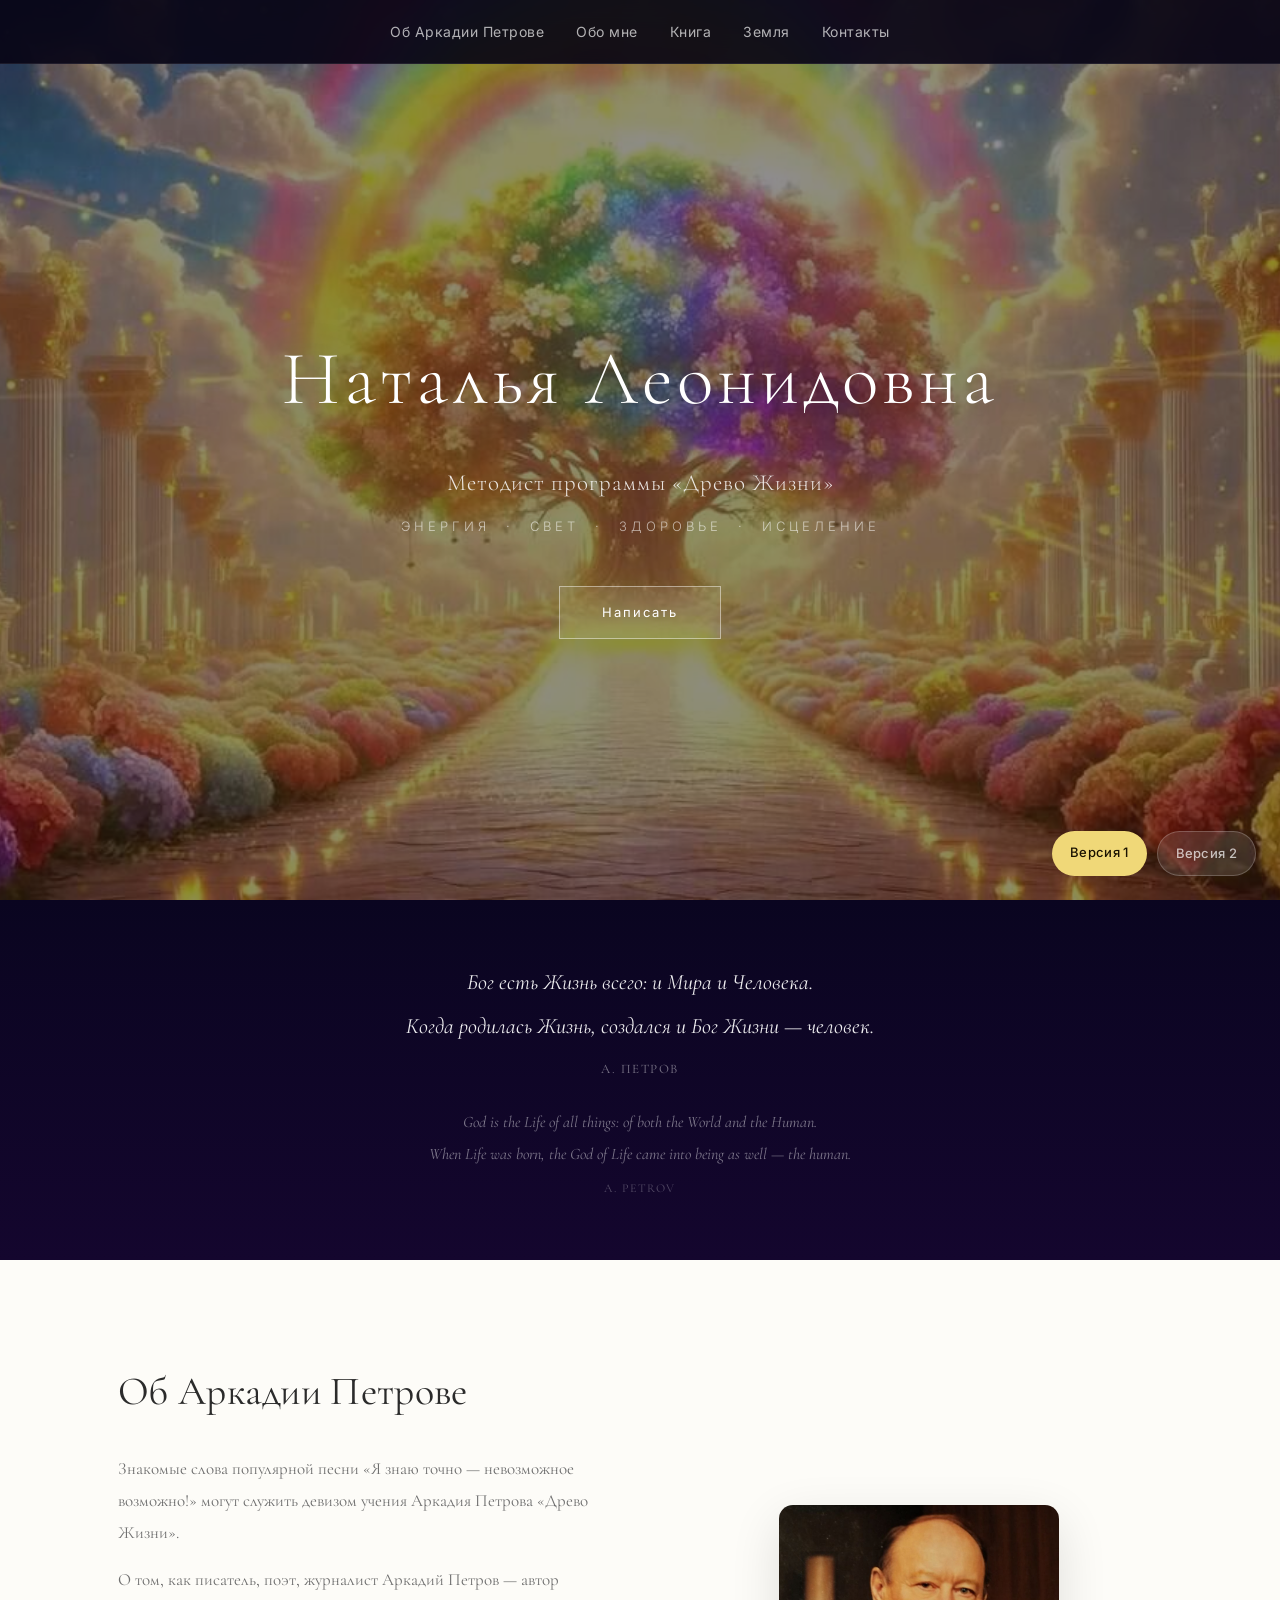
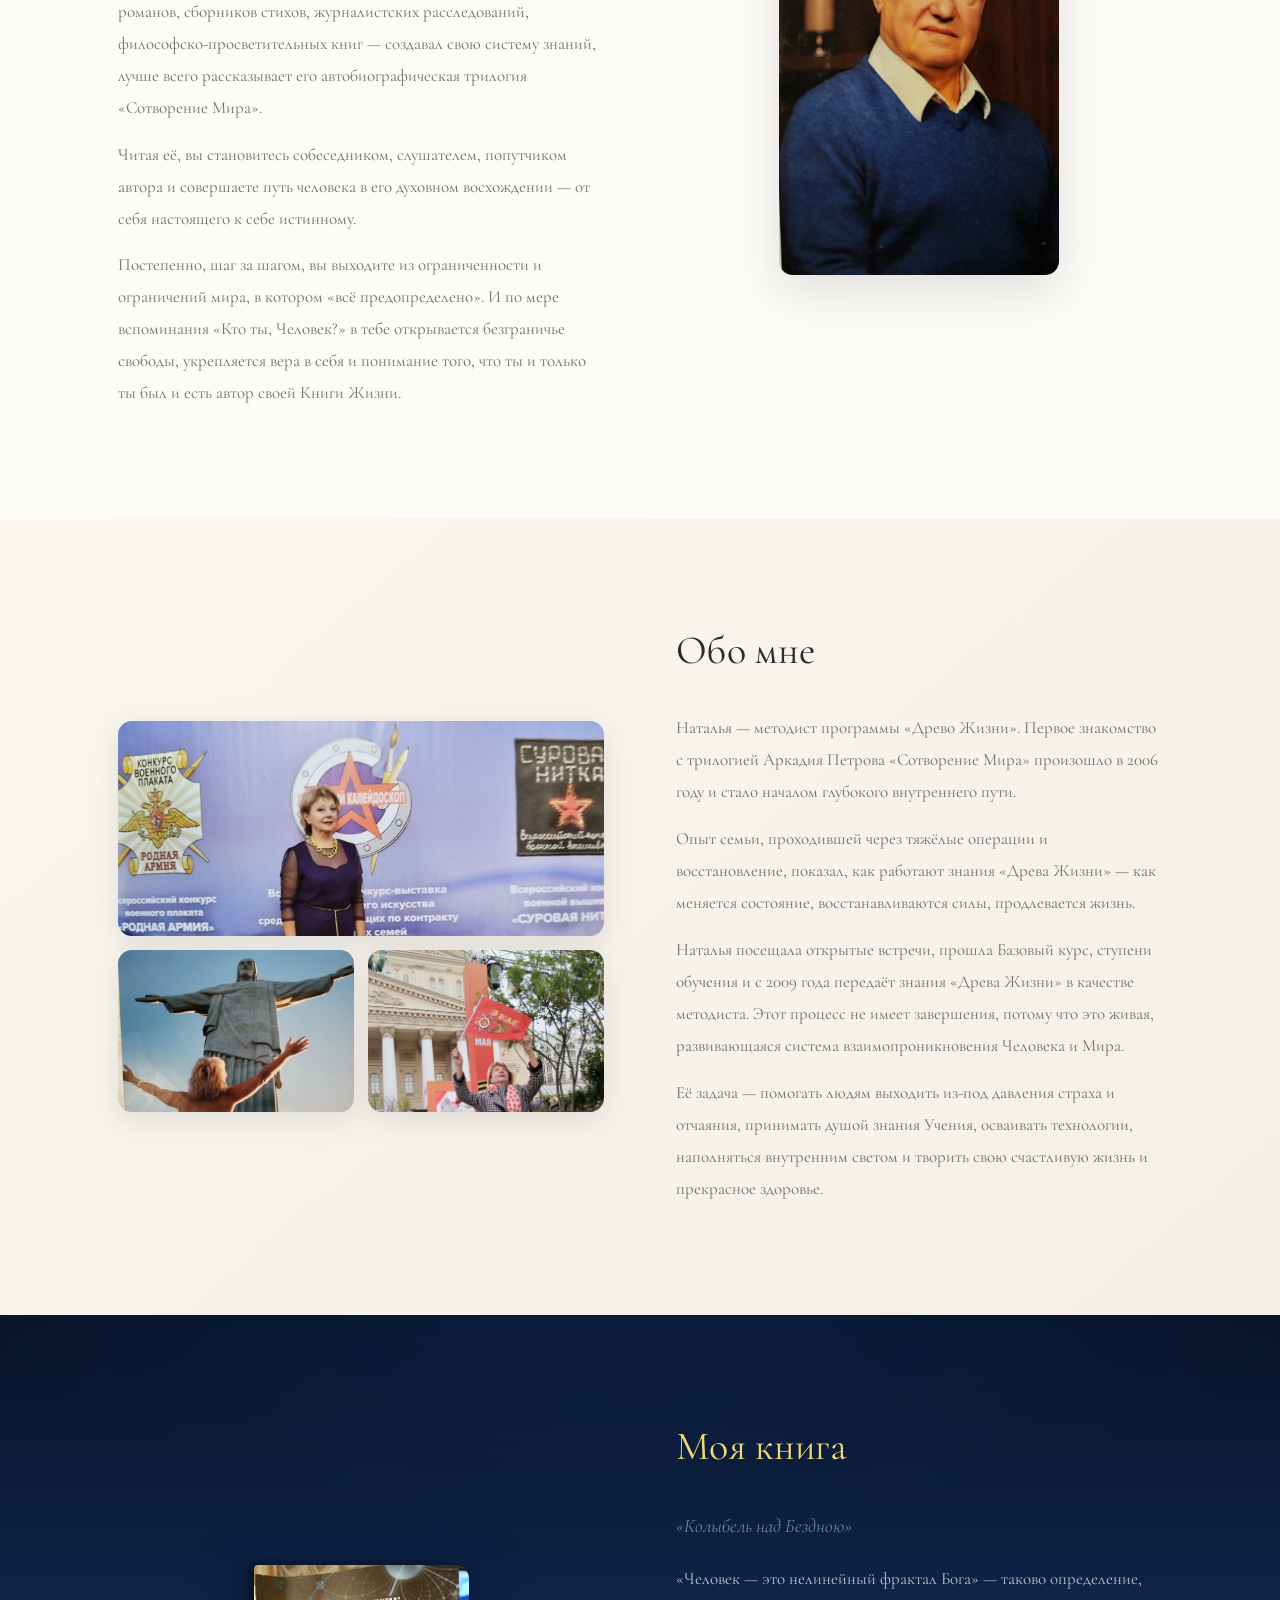
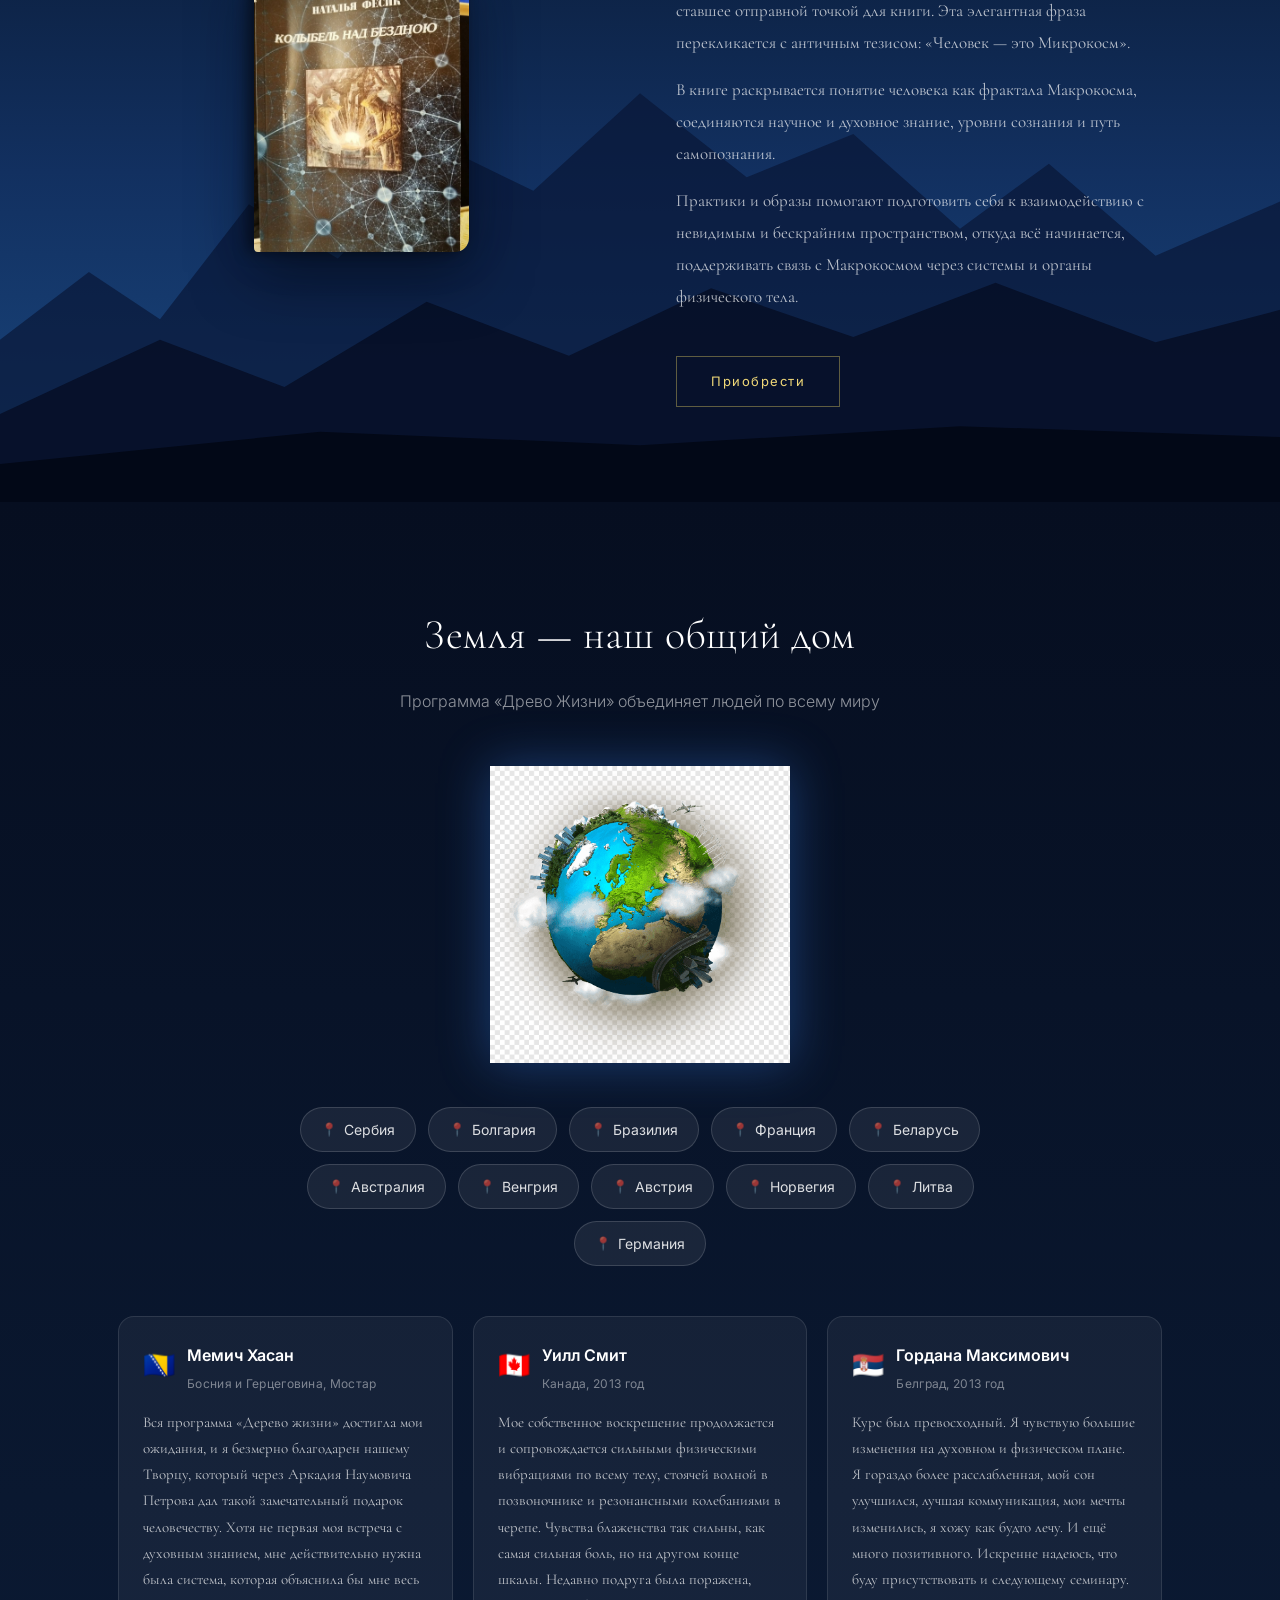
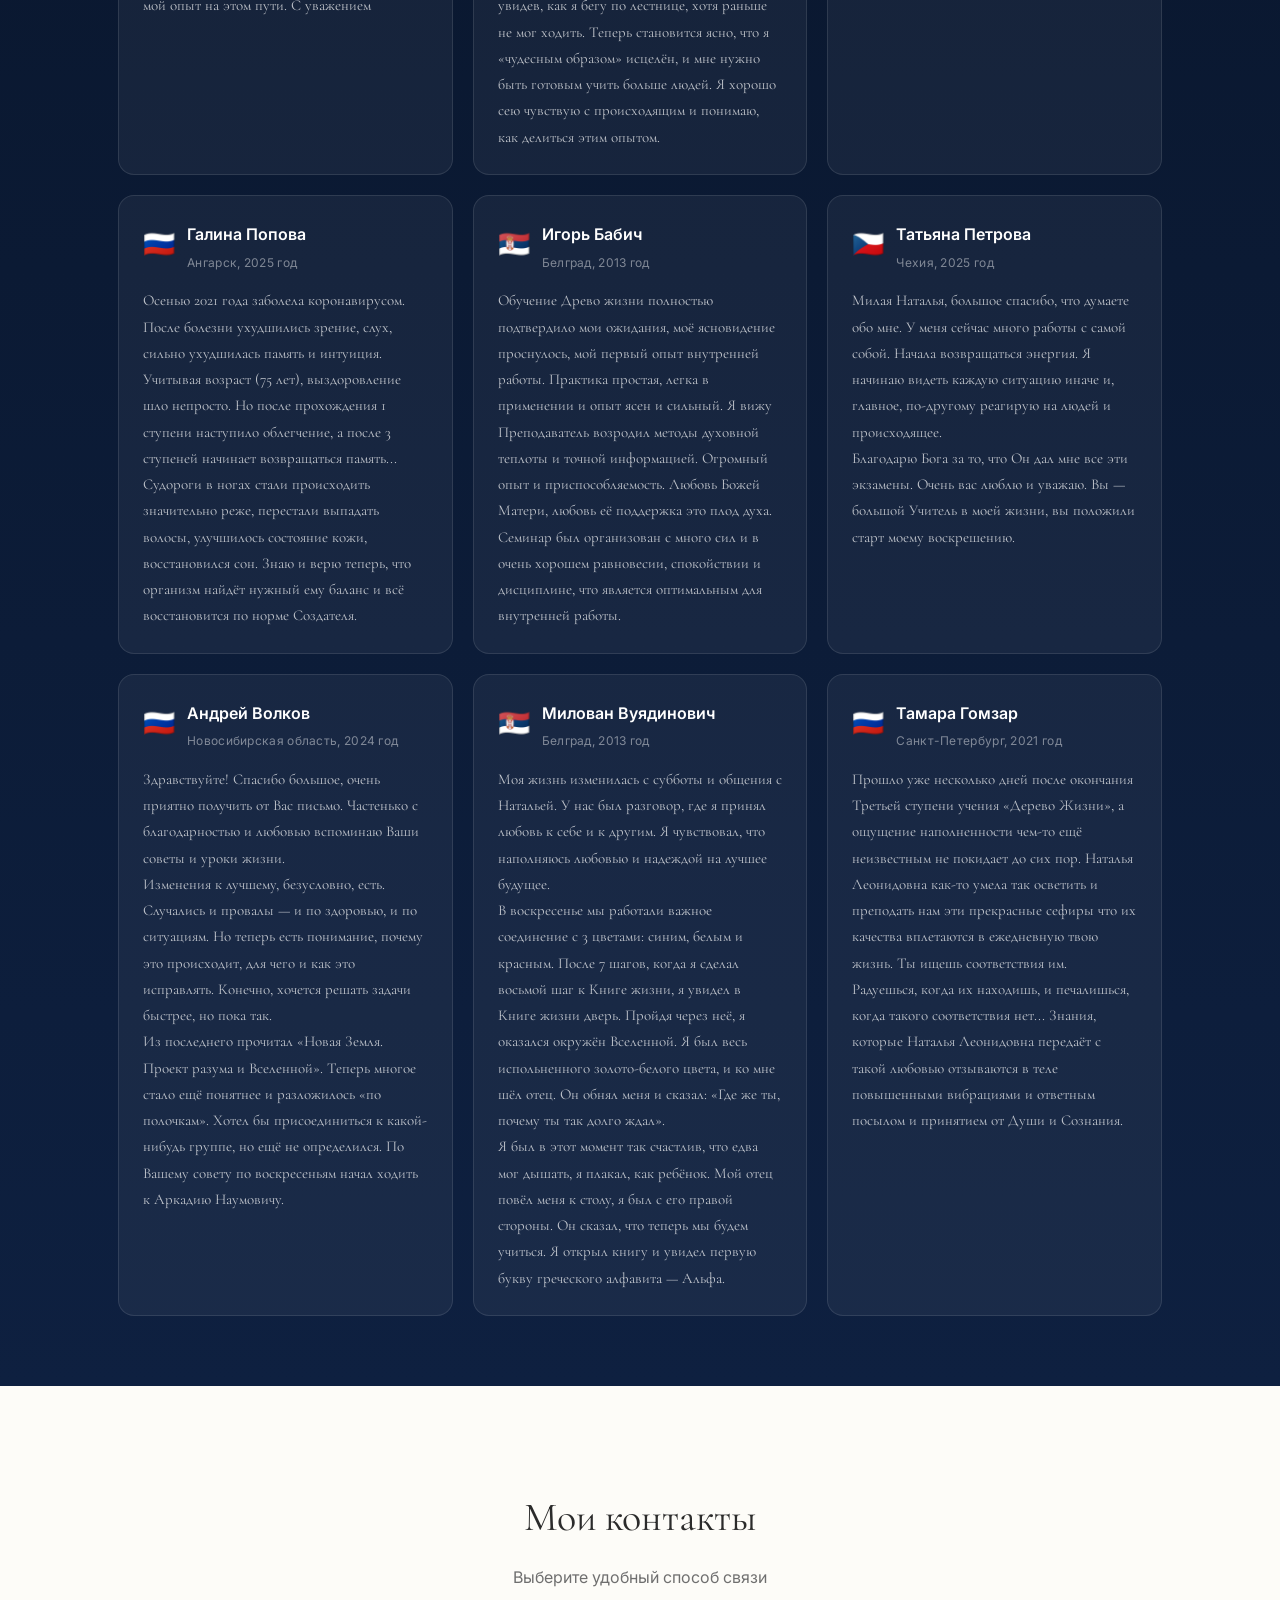
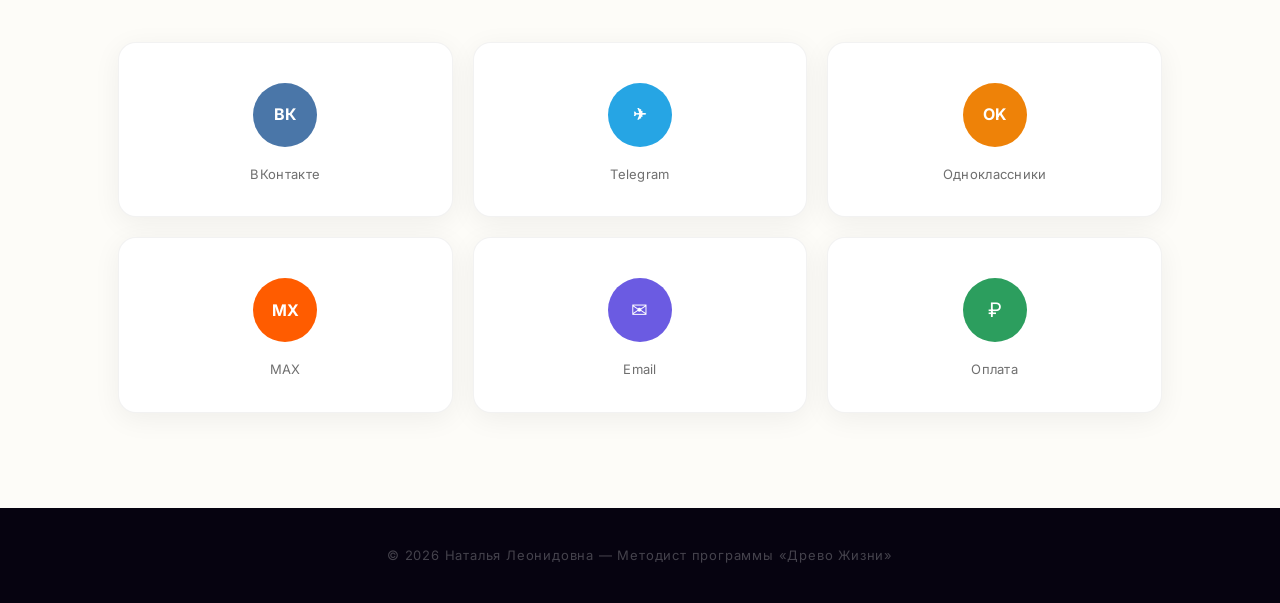
==== commit 7adeeefe: "update all 9 reviews with full texts from screenshot" ====
--- a/index.html
+++ b/index.html
@@ -236,7 +236,7 @@
 			<span class="country-chip"><span class="pin">📍</span>Германия</span>
 		</div>
 
-		<!-- Reviews 3×3 -->
+				<!-- Reviews 3×3 -->
 		<div class="reviews-grid">
 
 			<div class="review-card">
@@ -247,7 +247,7 @@
 						<div class="review-loc">Босния и Герцеговина, Мостар</div>
 					</div>
 				</div>
-				<p class="review-text">Вся программа «Дерево жизни» достигла мои ожидания, и я безмерно благодарен нашему Творцу, который через Аркадия Наумовича Петрова дал такой замечательный подарок человечеству. Хотя не первая моя встреча с духовным знанием, мне действительно нужна была система, которая объяснила бы мне весь мой опыт на этом пути.</p>
+				<p class="review-text">Вся программа «Дерево жизни» достигла мои ожидания, и я безмерно благодарен нашему Творцу, который через Аркадия Наумовича Петрова дал такой замечательный подарок человечеству. Хотя не первая моя встреча с духовным знанием, мне действительно нужна была система, которая объяснила бы мне весь мой опыт на этом пути. С уважением</p>
 			</div>
 
 			<div class="review-card">
@@ -258,7 +258,7 @@
 						<div class="review-loc">Канада, 2013 год</div>
 					</div>
 				</div>
-				<p class="review-text">Моё собственное воскрешение продолжается и сопровождается сильными физическими вибрациями по всему телу. Недавно подруга была поражена, увидев, как я бегу по лестнице, хотя раньше не мог ходить. Теперь становится ясно, что я «чудесным образом» исцелён, и мне нужно быть готовым учить больше людей.</p>
+				<p class="review-text">Мое собственное воскрешение продолжается и сопровождается сильными физическими вибрациями по всему телу, стоячей волной в позвоночнике и резонансными колебаниями в черепе. Чувства блаженства так сильны, как самая сильная боль, но на другом конце шкалы. Недавно подруга была поражена, увидев, как я бегу по лестнице, хотя раньше не мог ходить. Теперь становится ясно, что я «чудесным образом» исцелён, и мне нужно быть готовым учить больше людей. Я хорошо сею чувствую с происходящим и понимаю, как делиться этим опытом.</p>
 			</div>
 
 			<div class="review-card">
@@ -269,7 +269,7 @@
 						<div class="review-loc">Белград, 2013 год</div>
 					</div>
 				</div>
-				<p class="review-text">Курс был превосходный. Я чувствую большие изменения на духовном и физическом плане. Я гораздо более расслабленная, мой сон улучшился, лучшая коммуникация, мои мечты изменились, я хожу как будто лечу. Искренне надеюсь, что буду присутствовать и следующему семинару.</p>
+				<p class="review-text">Курс был превосходный. Я чувствую большие изменения на духовном и физическом плане. Я гораздо более расслабленная, мой сон улучшился, лучшая коммуникация, мои мечты изменились, я хожу как будто лечу. И ещё много позитивного. Искренне надеюсь, что буду присутствовать и следующему семинару.</p>
 			</div>
 
 			<div class="review-card">
@@ -280,7 +280,8 @@
 						<div class="review-loc">Ангарск, 2025 год</div>
 					</div>
 				</div>
-				<p class="review-text">После болезни ухудшились зрение, слух, сильно ухудшилась память. Учитывая возраст (75 лет), выздоровление шло непросто. Но после прохождения 1 ступени наступило облегчение, а после 3 ступеней начинает возвращаться память. Судороги стали реже, перестали выпадать волосы, улучшилось состояние кожи, восстановился сон.</p>
+				<p class="review-text">Осенью 2021 года заболела коронавирусом. После болезни ухудшились зрение, слух, сильно ухудшилась память и интуиция. Учитывая возраст (75 лет), выздоровление шло непросто. Но после прохождения 1 ступени наступило облегчение, а после 3 ступеней начинает возвращаться память...</p>
+				<p class="review-text">Судороги в ногах стали происходить значительно реже, перестали выпадать волосы, улучшилось состояние кожи, восстановился сон. Знаю и верю теперь, что организм найдёт нужный ему баланс и всё восстановится по норме Создателя.</p>
 			</div>
 
 			<div class="review-card">
@@ -291,7 +292,7 @@
 						<div class="review-loc">Белград, 2013 год</div>
 					</div>
 				</div>
-				<p class="review-text">Обучение Древо жизни полностью подтвердило мои ожидания, моё ясновидение проснулось, это был мой первый опыт внутренней работы. Практика простая, легка в применении. Семинар был организован в очень хорошем равновесии, спокойствии и дисциплине, что является оптимальным для внутренней работы.</p>
+				<p class="review-text">Обучение Древо жизни полностью подтвердило мои ожидания, моё ясновидение проснулось, мой первый опыт внутренней работы. Практика простая, легка в применении и опыт ясен и сильный. Я вижу Преподаватель возродил методы духовной теплоты и точной информацией. Огромный опыт и приспособляемость. Любовь Божей Матери, любовь её поддержка это плод духа. Семинар был организован с много сил и в очень хорошем равновесии, спокойствии и дисциплине, что является оптимальным для внутренней работы.</p>
 			</div>
 
 			<div class="review-card">
@@ -302,7 +303,8 @@
 						<div class="review-loc">Чехия, 2025 год</div>
 					</div>
 				</div>
-				<p class="review-text">Милая Наталья, большое спасибо. У меня сейчас много работы с самой собой. Начала возвращаться энергия. Я начинаю видеть каждую ситуацию иначе и, главное, по-другому реагирую на людей. Очень вас люблю и уважаю. Вы — большой Учитель в моей жизни, вы положили старт моему воскрешению.</p>
+				<p class="review-text">Милая Наталья, большое спасибо, что думаете обо мне. У меня сейчас много работы с самой собой. Начала возвращаться энергия. Я начинаю видеть каждую ситуацию иначе и, главное, по-другому реагирую на людей и происходящее.</p>
+				<p class="review-text">Благодарю Бога за то, что Он дал мне все эти экзамены. Очень вас люблю и уважаю. Вы — большой Учитель в моей жизни, вы положили старт моему воскрешению.</p>
 			</div>
 
 			<div class="review-card">
@@ -313,7 +315,9 @@
 						<div class="review-loc">Новосибирская область, 2024 год</div>
 					</div>
 				</div>
-				<p class="review-text">Спасибо большое, очень приятно получить от Вас письмо. Изменения к лучшему, безусловно, есть. Теперь есть понимание, почему это происходит, для чего и как это исправлять. По Вашему совету по воскресеньям начал ходить к Аркадию Наумовичу.</p>
+				<p class="review-text">Здравствуйте! Спасибо большое, очень приятно получить от Вас письмо. Частенько с благодарностью и любовью вспоминаю Ваши советы и уроки жизни.</p>
+				<p class="review-text">Изменения к лучшему, безусловно, есть. Случались и провалы — и по здоровью, и по ситуациям. Но теперь есть понимание, почему это происходит, для чего и как это исправлять. Конечно, хочется решать задачи быстрее, но пока так.</p>
+				<p class="review-text">Из последнего прочитал «Новая Земля. Проект разума и Вселенной». Теперь многое стало ещё понятнее и разложилось «по полочкам». Хотел бы присоединиться к какой-нибудь группе, но ещё не определился. По Вашему совету по воскресеньям начал ходить к Аркадию Наумовичу.</p>
 			</div>
 
 			<div class="review-card">
@@ -324,7 +328,9 @@
 						<div class="review-loc">Белград, 2013 год</div>
 					</div>
 				</div>
-				<p class="review-text">Моя жизнь изменилась с субботы и общения с Натальей. У нас был разговор, где я принял любовь к себе и к другим. Я чувствовал, что наполняюсь любовью и надеждой на лучшее будущее. Я был в этот момент так счастлив, что едва мог дышать — как ребёнок.</p>
+				<p class="review-text">Моя жизнь изменилась с субботы и общения с Натальей. У нас был разговор, где я принял любовь к себе и к другим. Я чувствовал, что наполняюсь любовью и надеждой на лучшее будущее.</p>
+				<p class="review-text">В воскресенье мы работали важное соединение с 3 цветами: синим, белым и красным. После 7 шагов, когда я сделал восьмой шаг к Книге жизни, я увидел в Книге жизни дверь. Пройдя через неё, я оказался окружён Вселенной. Я был весь испольненного золото-белого цвета, и ко мне шёл отец. Он обнял меня и сказал: «Где же ты, почему ты так долго ждал».</p>
+				<p class="review-text">Я был в этот момент так счастлив, что едва мог дышать, я плакал, как ребёнок. Мой отец повёл меня к столу, я был с его правой стороны. Он сказал, что теперь мы будем учиться. Я открыл книгу и увидел первую букву греческого алфавита — Альфа.</p>
 			</div>
 
 			<div class="review-card">
@@ -335,7 +341,8 @@
 						<div class="review-loc">Санкт-Петербург, 2021 год</div>
 					</div>
 				</div>
-				<p class="review-text">Прошло уже несколько дней после окончания Третьей ступени учения «Дерево Жизни», а ощущение наполненности неизвестным не покидает до сих пор. Знания, которые Наталья Леонидовна передаёт с такой любовью, отзываются в теле повышенными вибрациями и ответным посылом от Души и Сознания.</p>
+				<p class="review-text">Прошло уже несколько дней после окончания Третьей ступени учения «Дерево Жизни», а ощущение наполненности чем-то ещё неизвестным не покидает до сих пор. Наталья Леонидовна как-то умела так осветить и преподать нам эти прекрасные сефиры что их качества вплетаются в ежедневную твою жизнь. Ты ищешь соответствия им.</p>
+				<p class="review-text">Радуешься, когда их находишь, и печалишься, когда такого соответствия нет... Знания, которые Наталья Леонидовна передаёт с такой любовью отзываются в теле повышенными вибрациями и ответным посылом и принятием от Души и Сознания.</p>
 			</div>
 
 		</div>
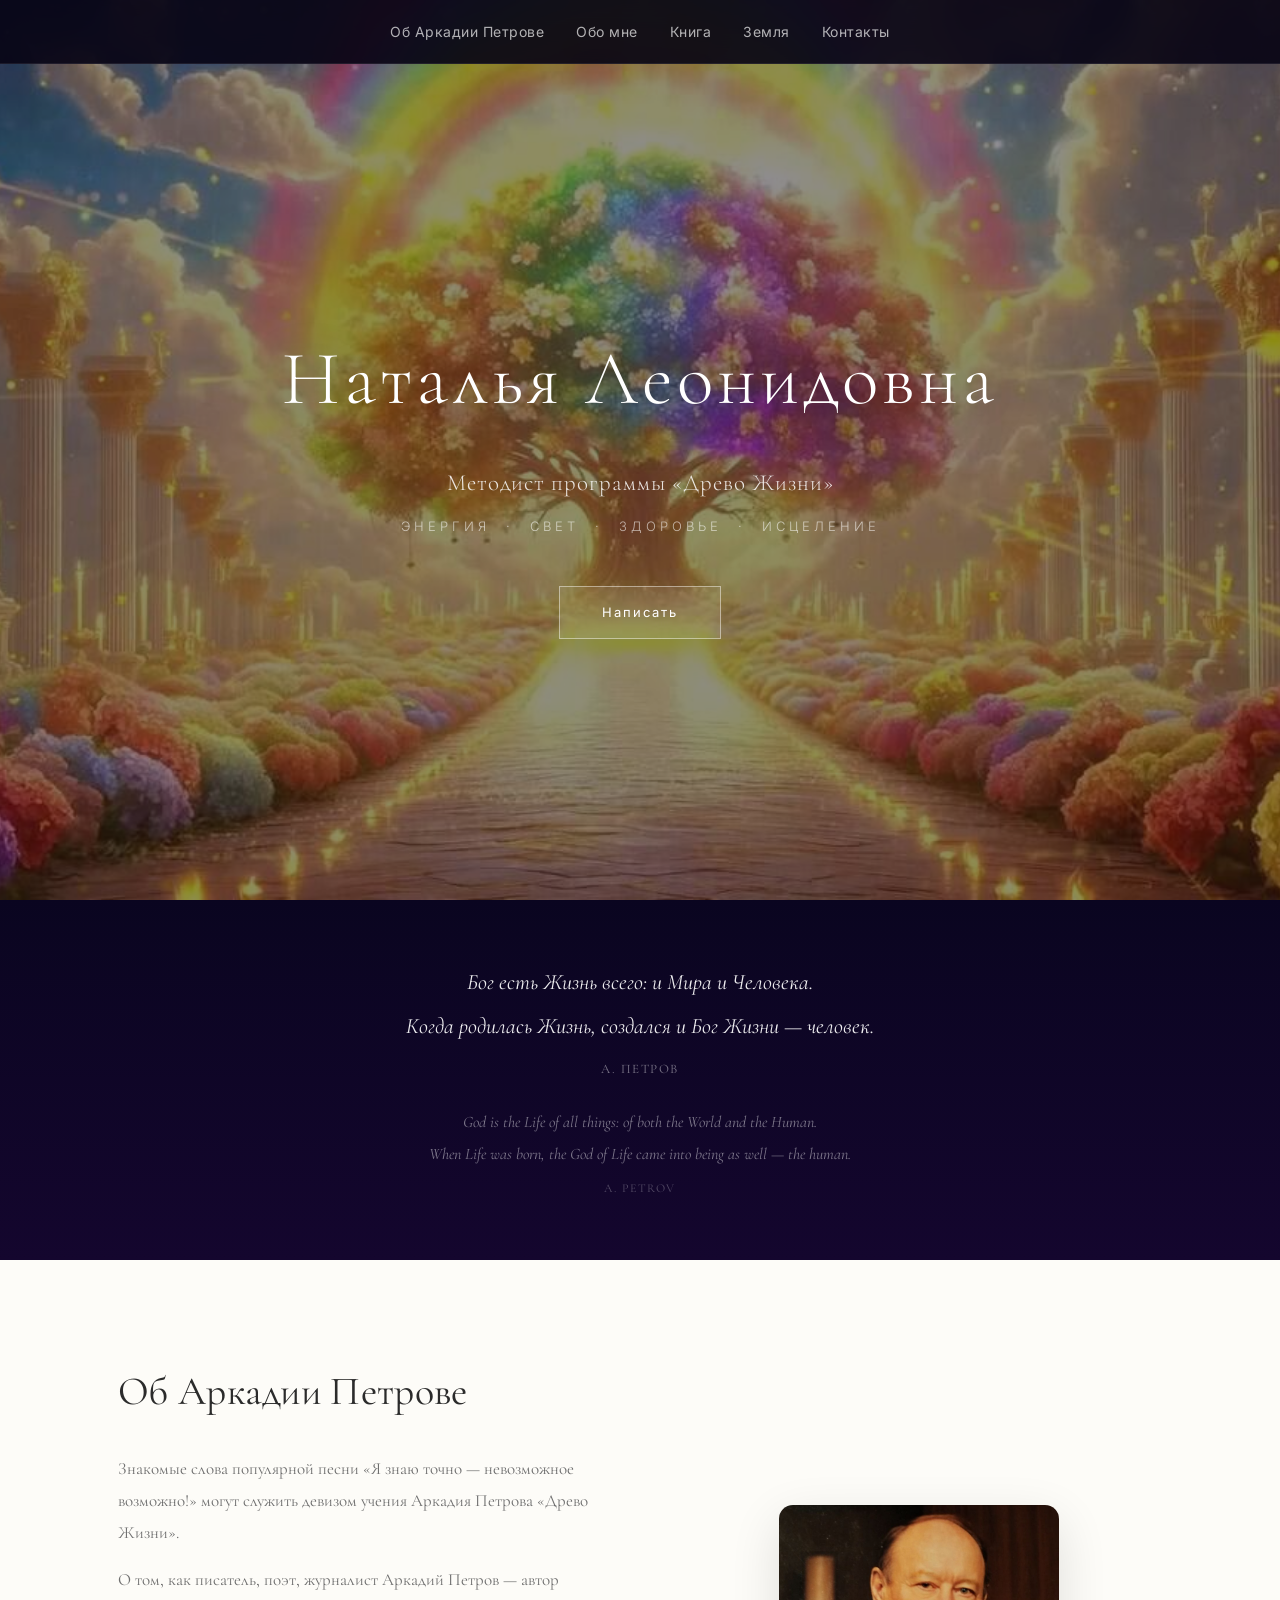
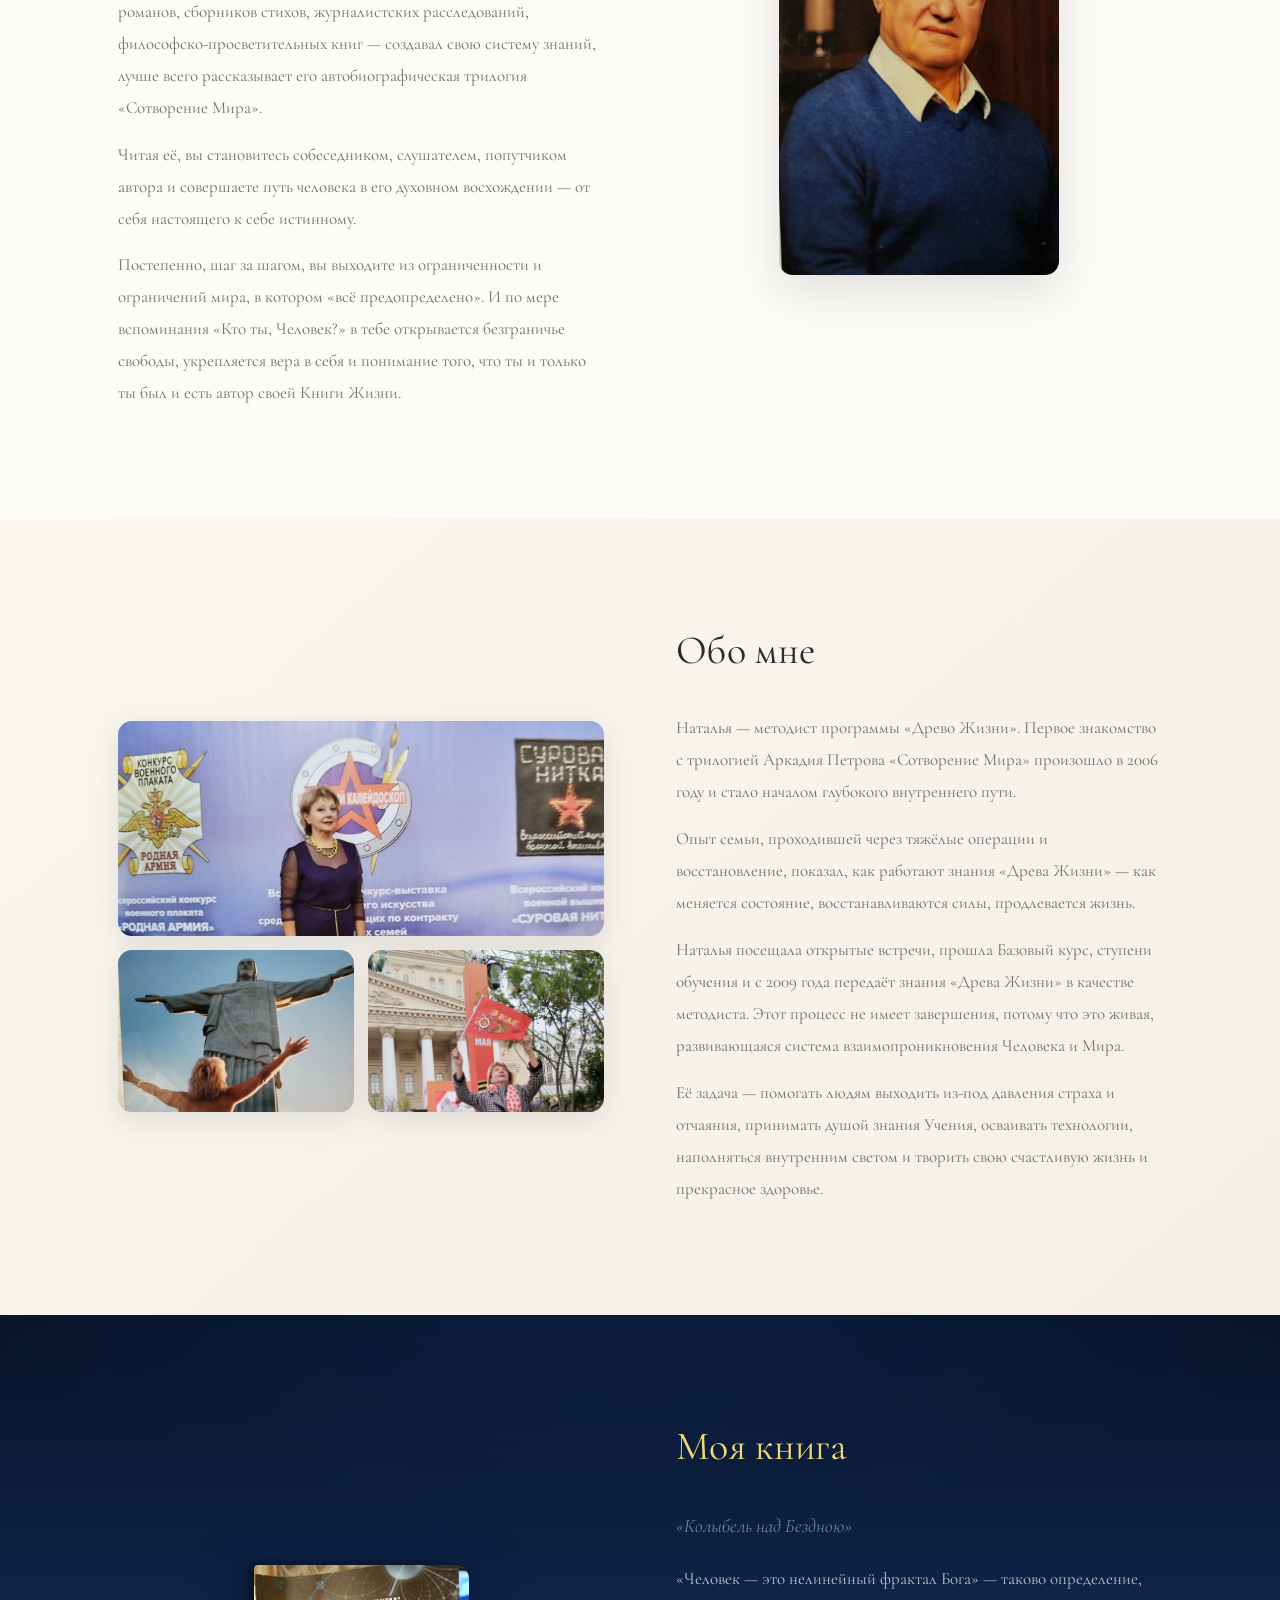
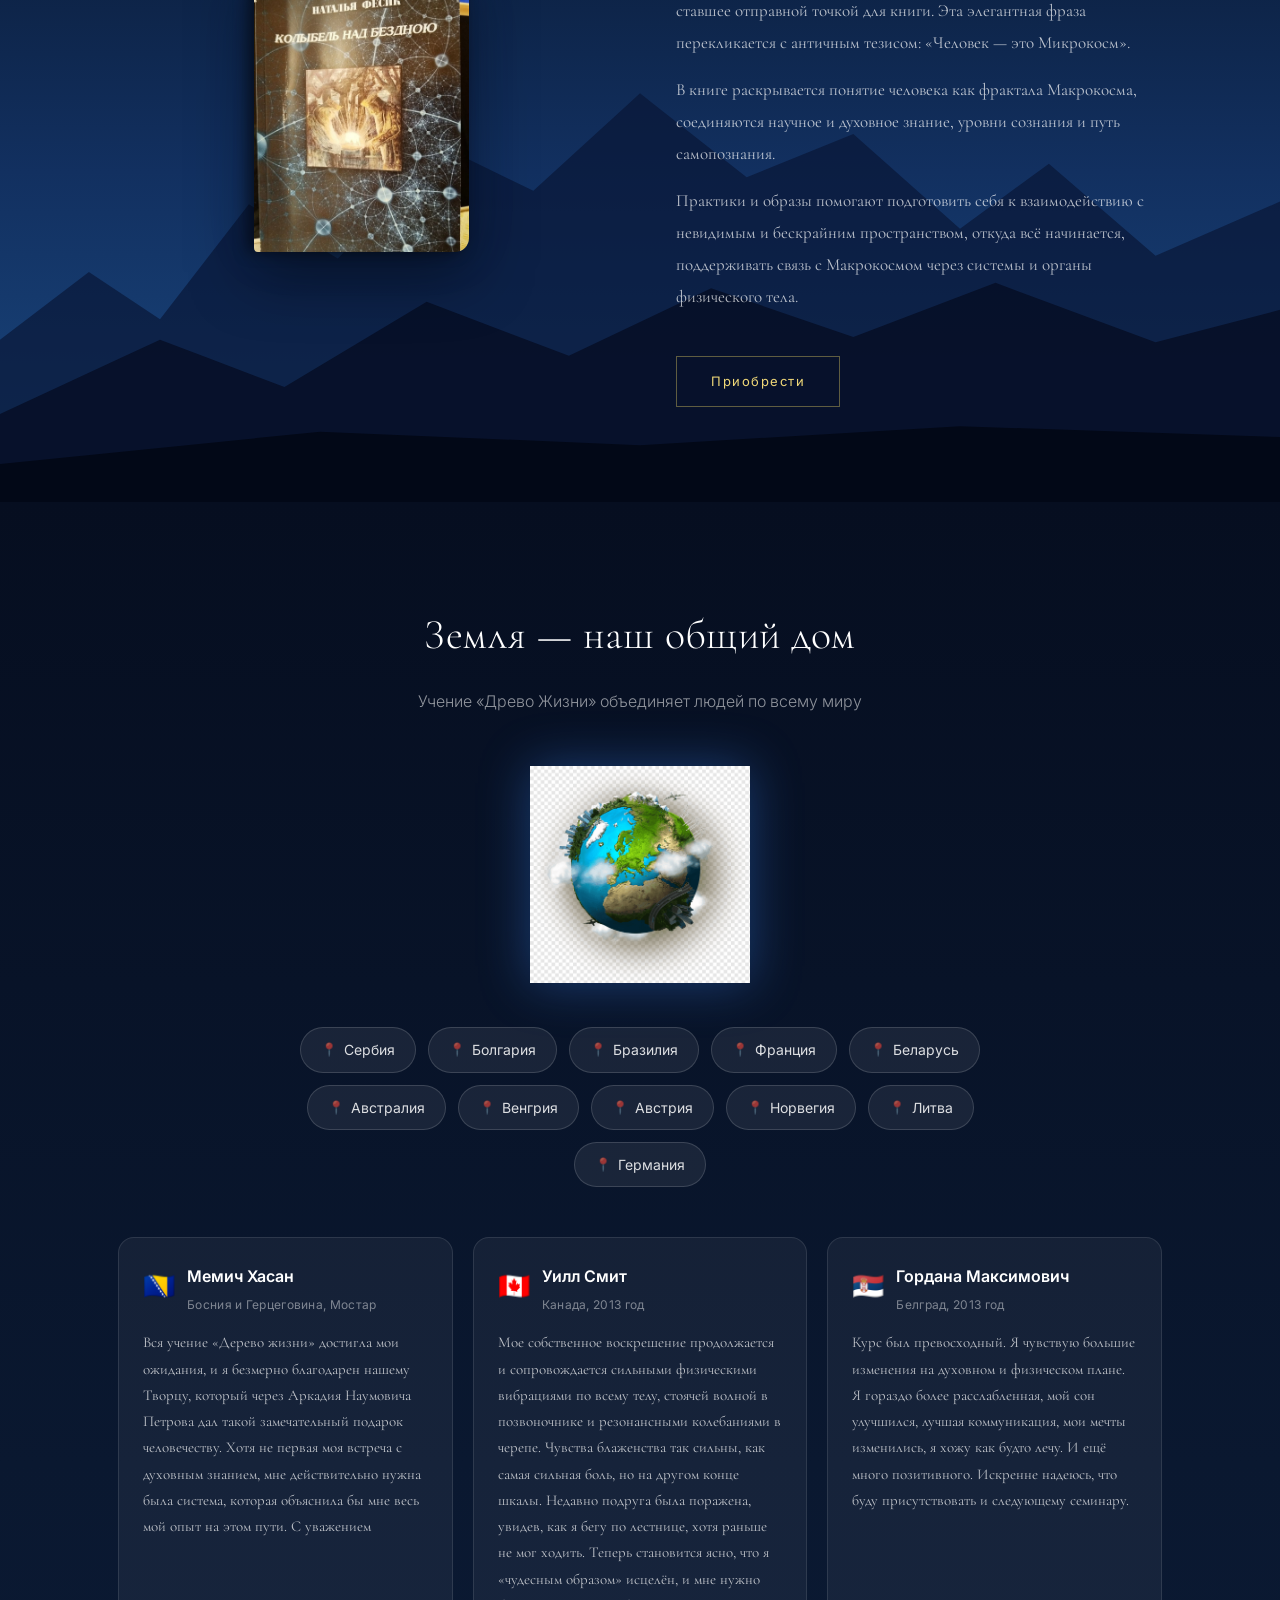
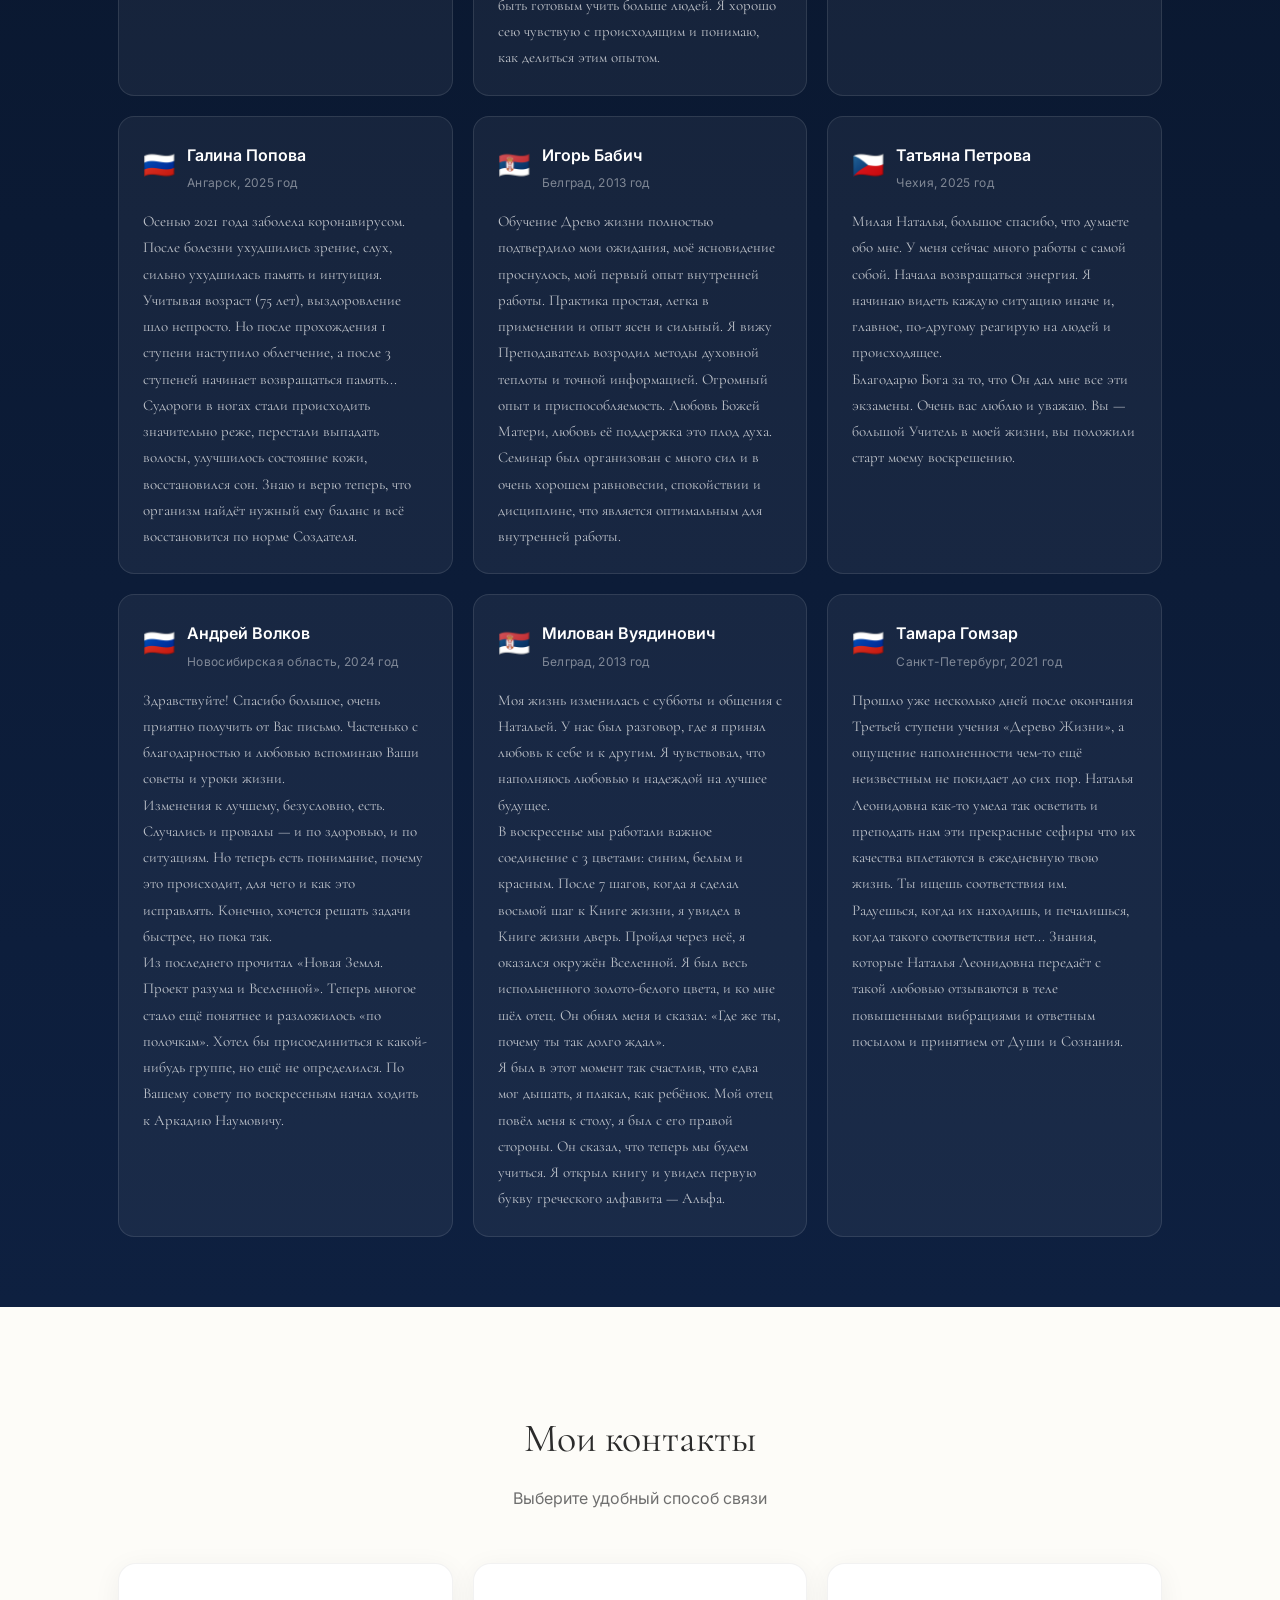
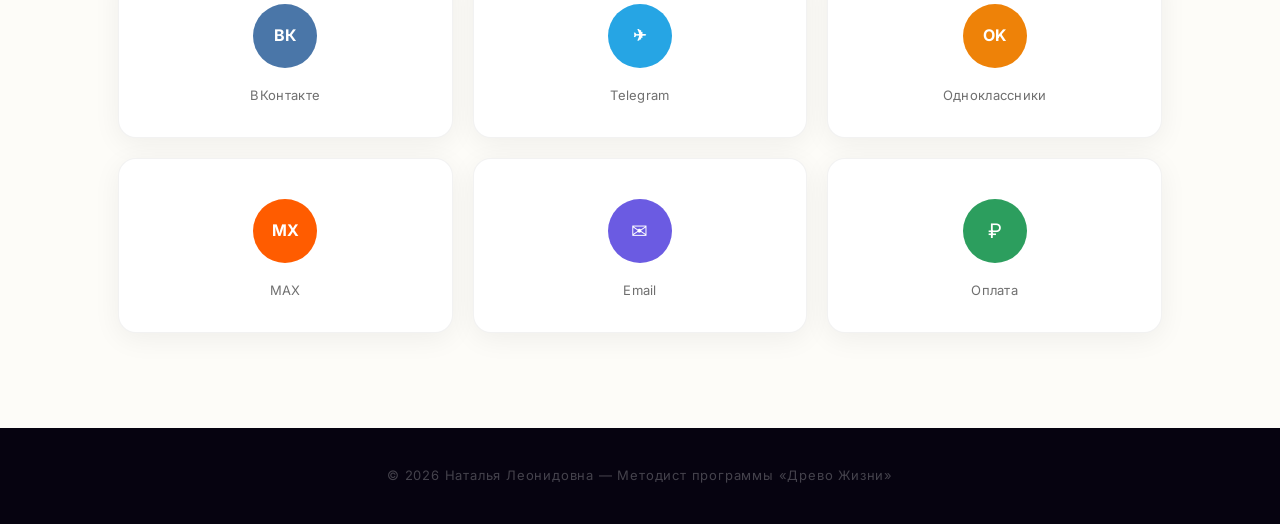
==== commit ea7ab711: "Redesign: float photos, fix earth PNG, учение, remove version bar - Remove version switcher from bot" ====
--- a/index.html
+++ b/index.html
@@ -119,10 +119,6 @@
 </head>
 <body>
 
-<div class="version-bar">
-	<a href="index.html" class="ver-btn active">Версия 1</a>
-	<a href="v2.html" class="ver-btn inactive">Версия 2</a>
-</div>
 
 <nav>
 	<a href="#arkady">Об Аркадии Петрове</a>
@@ -218,7 +214,7 @@
 <section id="earth" class="section-earth-v2">
 	<div class="container">
 		<h2 class="earth-h center">Земля — наш общий дом</h2>
-		<p class="earth-sub center">Программа «Древо Жизни» объединяет людей по всему миру</p>
+		<p class="earth-sub center">Учение «Древо Жизни» объединяет людей по всему миру</p>
 
 		<div class="globe-wrap"><img src="img/earth.png" alt="Земля" style="width:300px;height:auto;object-fit:contain;margin:0 auto;display:block;"></div>
 
@@ -247,7 +243,7 @@
 						<div class="review-loc">Босния и Герцеговина, Мостар</div>
 					</div>
 				</div>
-				<p class="review-text">Вся программа «Дерево жизни» достигла мои ожидания, и я безмерно благодарен нашему Творцу, который через Аркадия Наумовича Петрова дал такой замечательный подарок человечеству. Хотя не первая моя встреча с духовным знанием, мне действительно нужна была система, которая объяснила бы мне весь мой опыт на этом пути. С уважением</p>
+				<p class="review-text">Вся учение «Дерево жизни» достигла мои ожидания, и я безмерно благодарен нашему Творцу, который через Аркадия Наумовича Петрова дал такой замечательный подарок человечеству. Хотя не первая моя встреча с духовным знанием, мне действительно нужна была система, которая объяснила бы мне весь мой опыт на этом пути. С уважением</p>
 			</div>
 
 			<div class="review-card">
--- a/style.css
+++ b/style.css
@@ -441,7 +441,14 @@
 	text-align: center;
 	margin: 0 0 44px;
 	animation: float 7s ease-in-out infinite;
+}
+
+.globe-wrap img {
 	filter: drop-shadow(0 0 25px rgba(60, 140, 255, 0.35));
+	max-width: 220px;
+	width: 100%;
+	display: block;
+	margin: 0 auto;
 }
 
 @keyframes float {
@@ -473,6 +480,28 @@
 	font-size: 14px;
 	font-family: 'Inter', sans-serif;
 	letter-spacing: 0.5px;
+}
+
+/* ============================================================
+   PHOTO FLOAT (Arkady & About Me sections)
+   ============================================================ */
+.photo-float {
+	float: left;
+	width: 280px;
+	border-radius: 14px;
+	margin: 0 36px 24px 0;
+	box-shadow: 0 16px 50px rgba(0, 0, 0, 0.12);
+	display: block;
+	object-fit: cover;
+	object-position: center top;
+}
+
+@media (max-width: 700px) {
+	.photo-float {
+		float: none;
+		width: 100%;
+		margin: 0 0 24px 0;
+	}
 }
 
 /* ============================================================
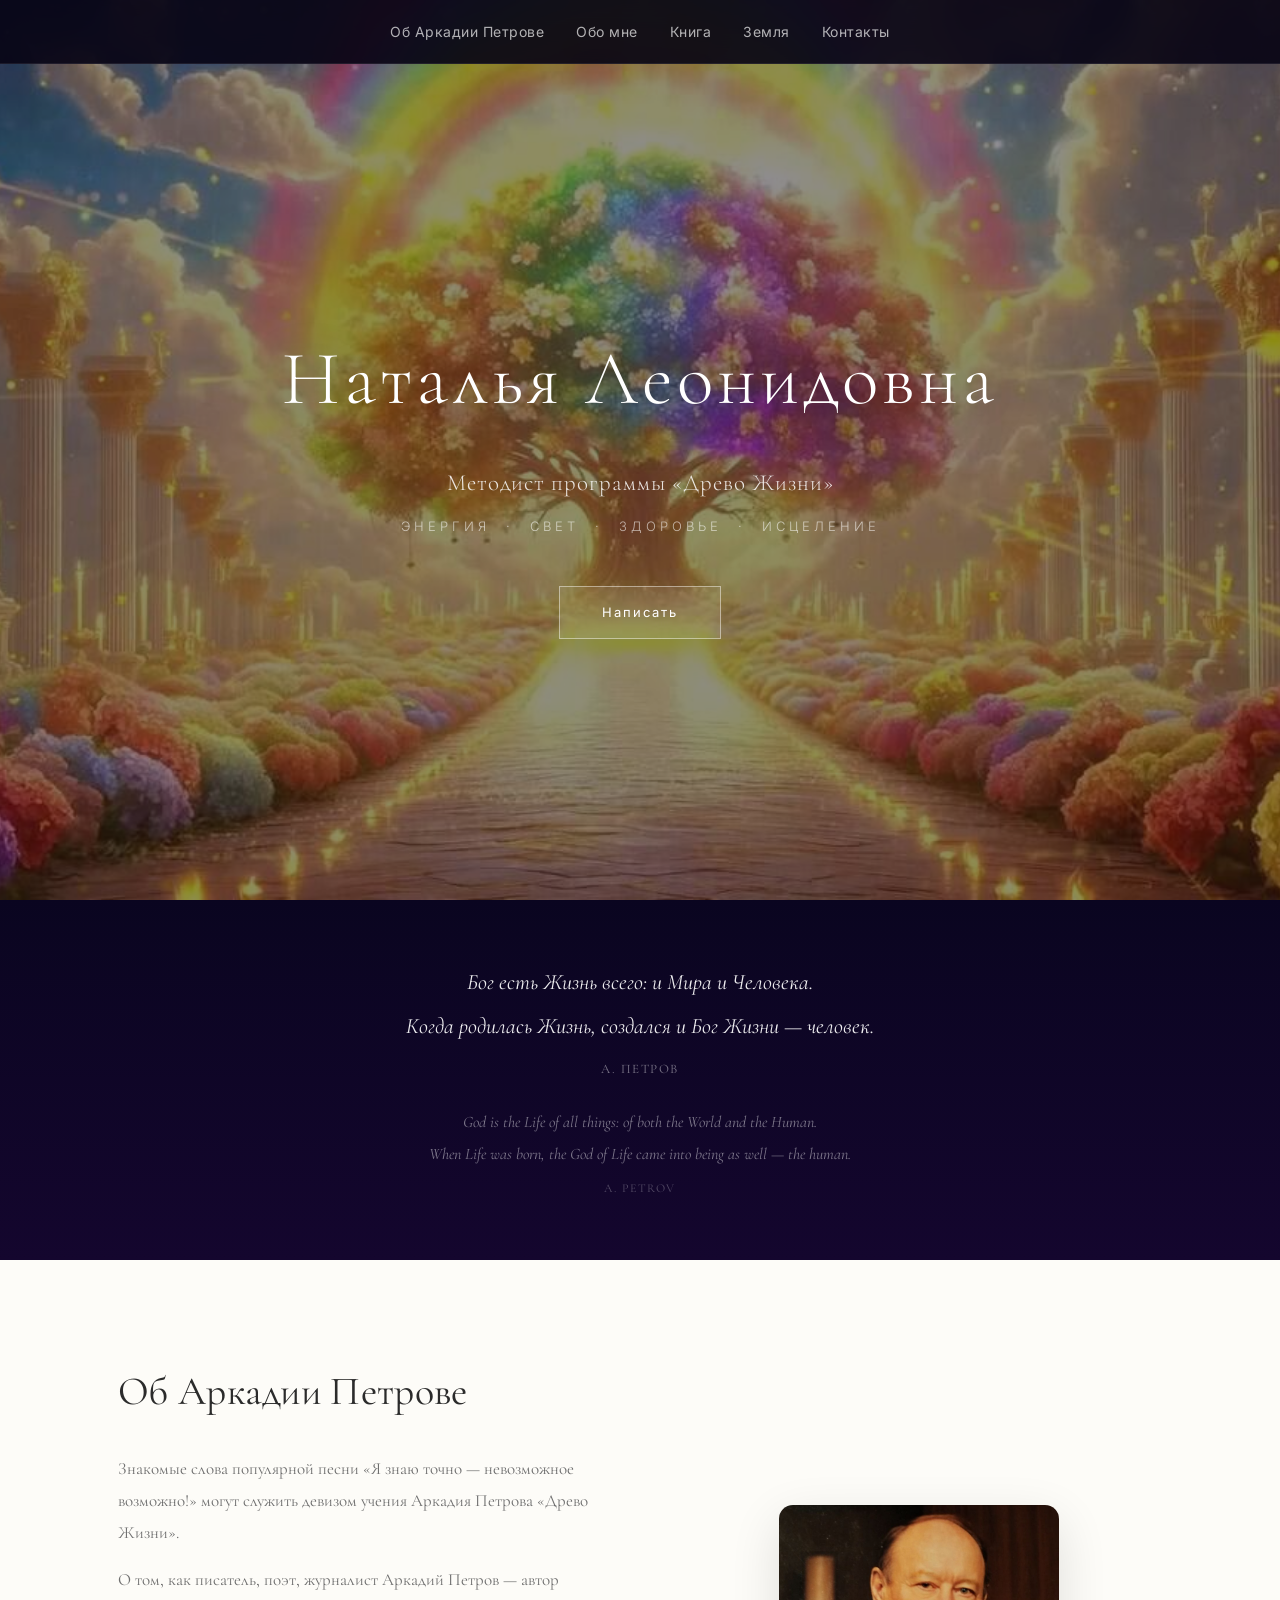
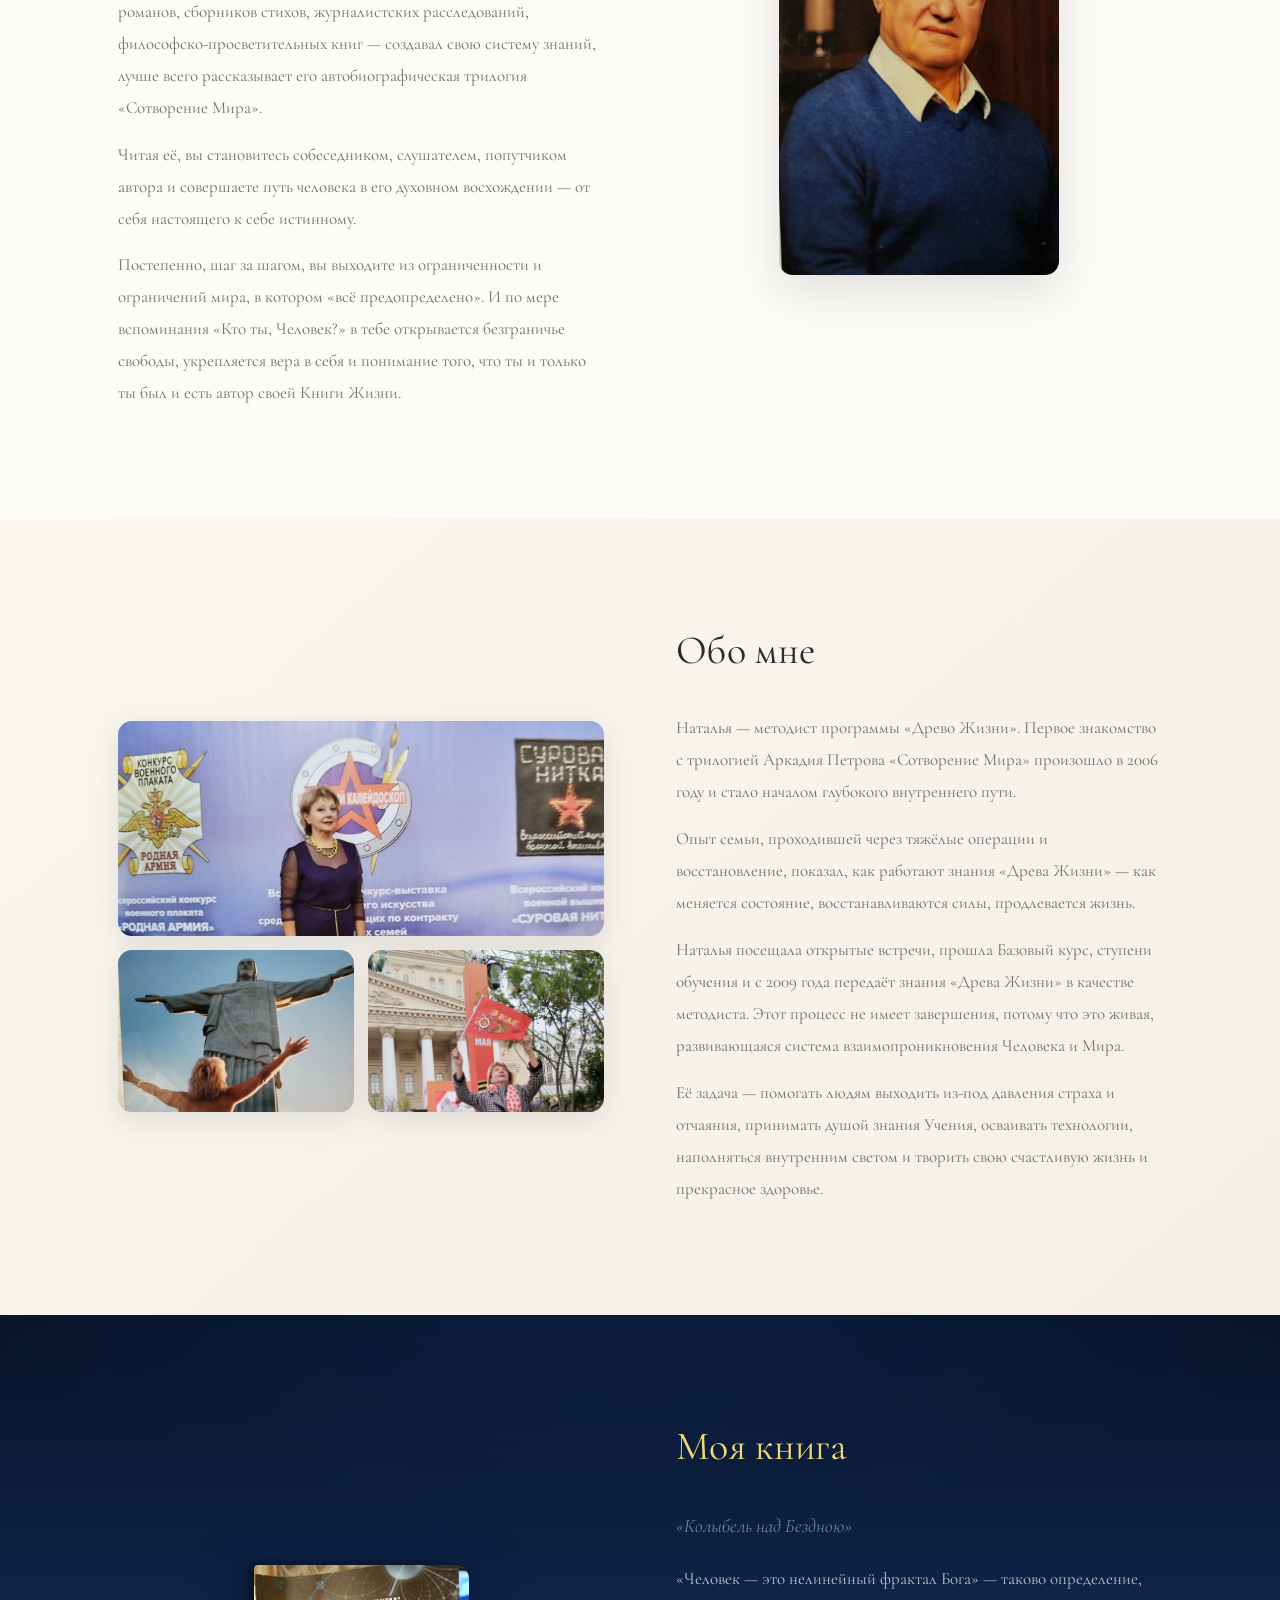
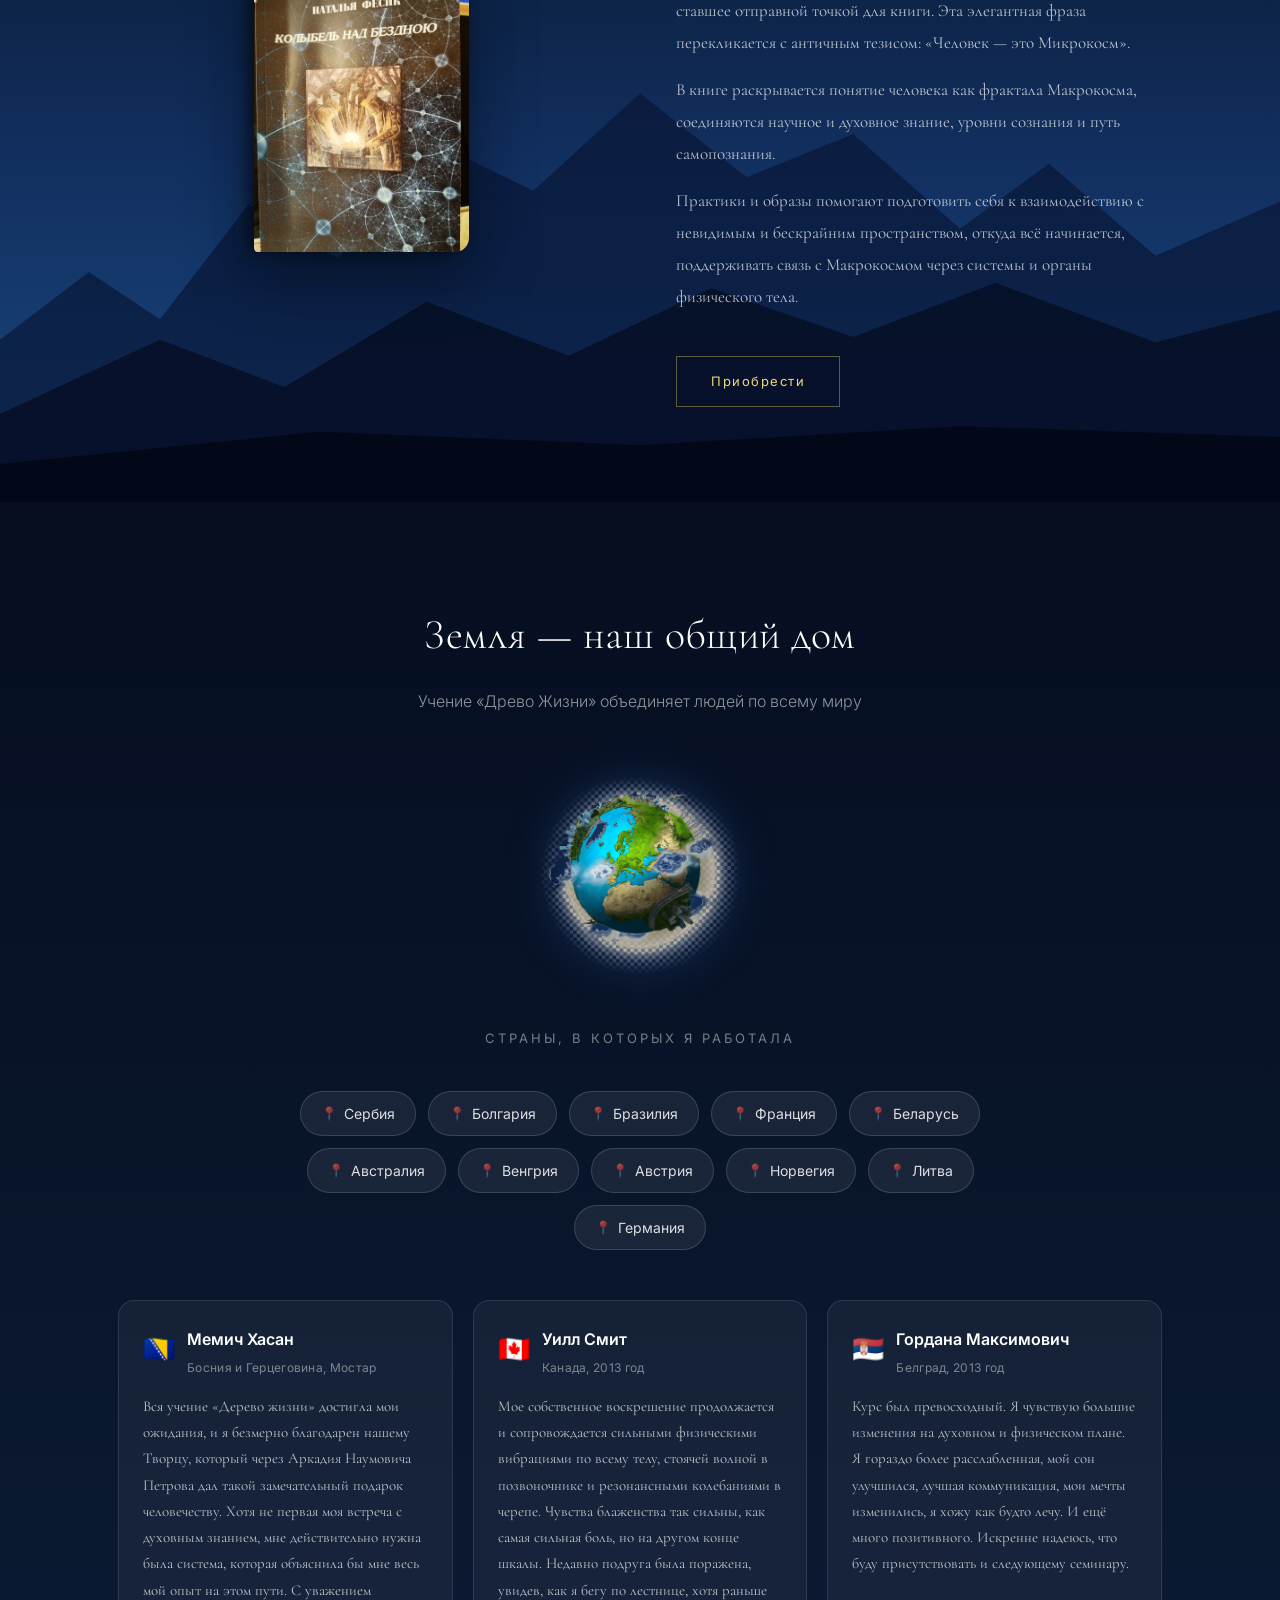
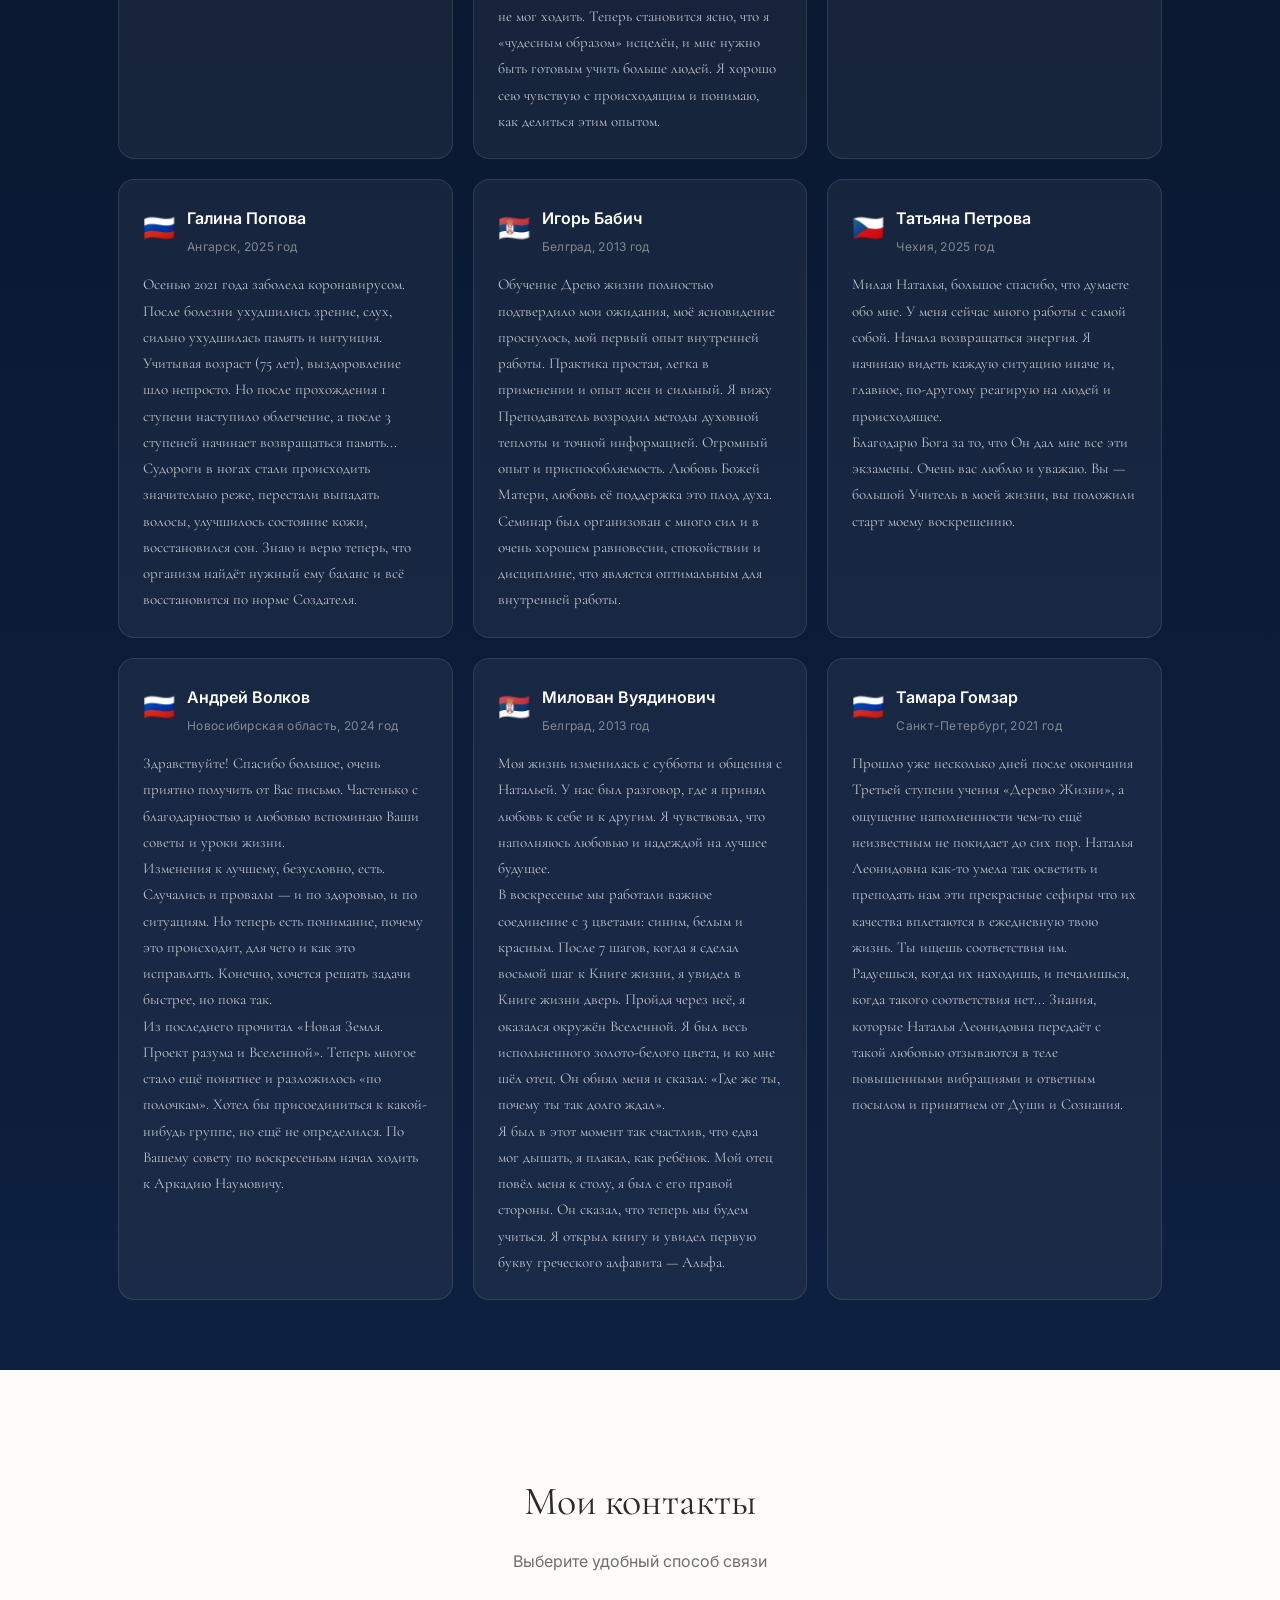
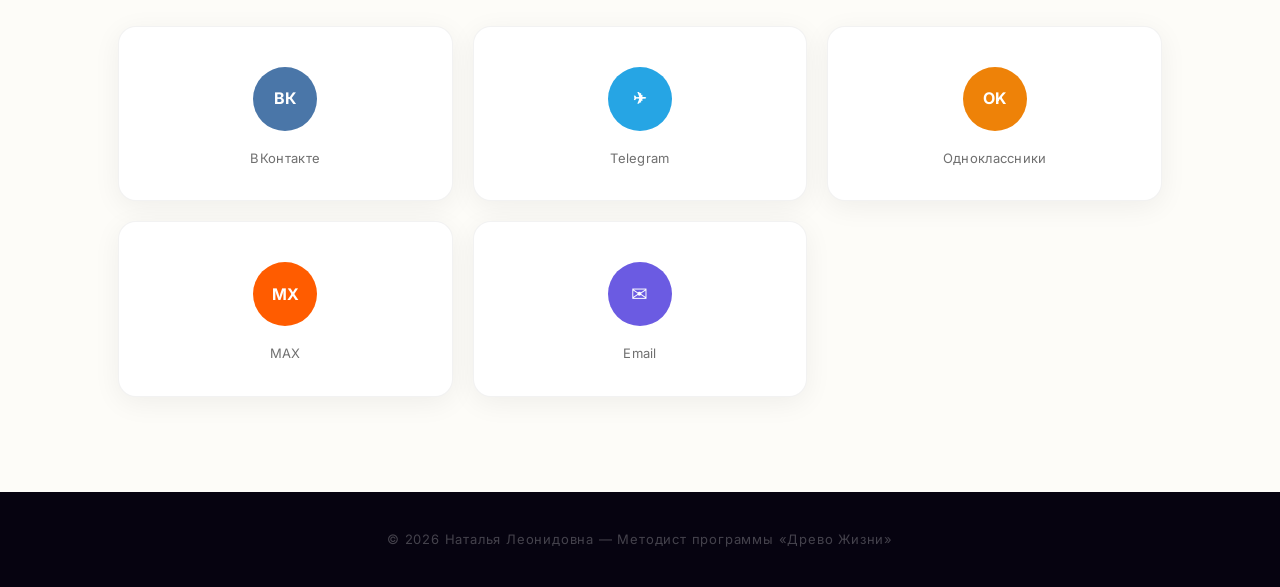
==== commit 5a6b0797: "Fix earth PNG transparency, add country label, remove payment icon - Remove baked-in white/grey back" ====
--- a/index.html
+++ b/index.html
@@ -218,6 +218,8 @@
 
 		<div class="globe-wrap"><img src="img/earth.png" alt="Земля" style="width:300px;height:auto;object-fit:contain;margin:0 auto;display:block;"></div>
 
+		<p style="text-align:center;font-family:'Inter',sans-serif;font-size:13px;letter-spacing:3px;text-transform:uppercase;color:rgba(255,255,255,0.45);margin-bottom:20px;">Страны, в которых я работала</p>
+
 		<div class="countries-cloud">
 			<span class="country-chip"><span class="pin">📍</span>Сербия</span>
 			<span class="country-chip"><span class="pin">📍</span>Болгария</span>
@@ -371,10 +373,6 @@
 				<div class="ci ci-em">✉</div>
 				<span>Email</span>
 			</a>
-			<a href="https://oplata.ru" class="contact-card" target="_blank" rel="noopener">
-				<div class="ci ci-pay">₽</div>
-				<span>Оплата</span>
-			</a>
 		</div>
 	</div>
 </section>
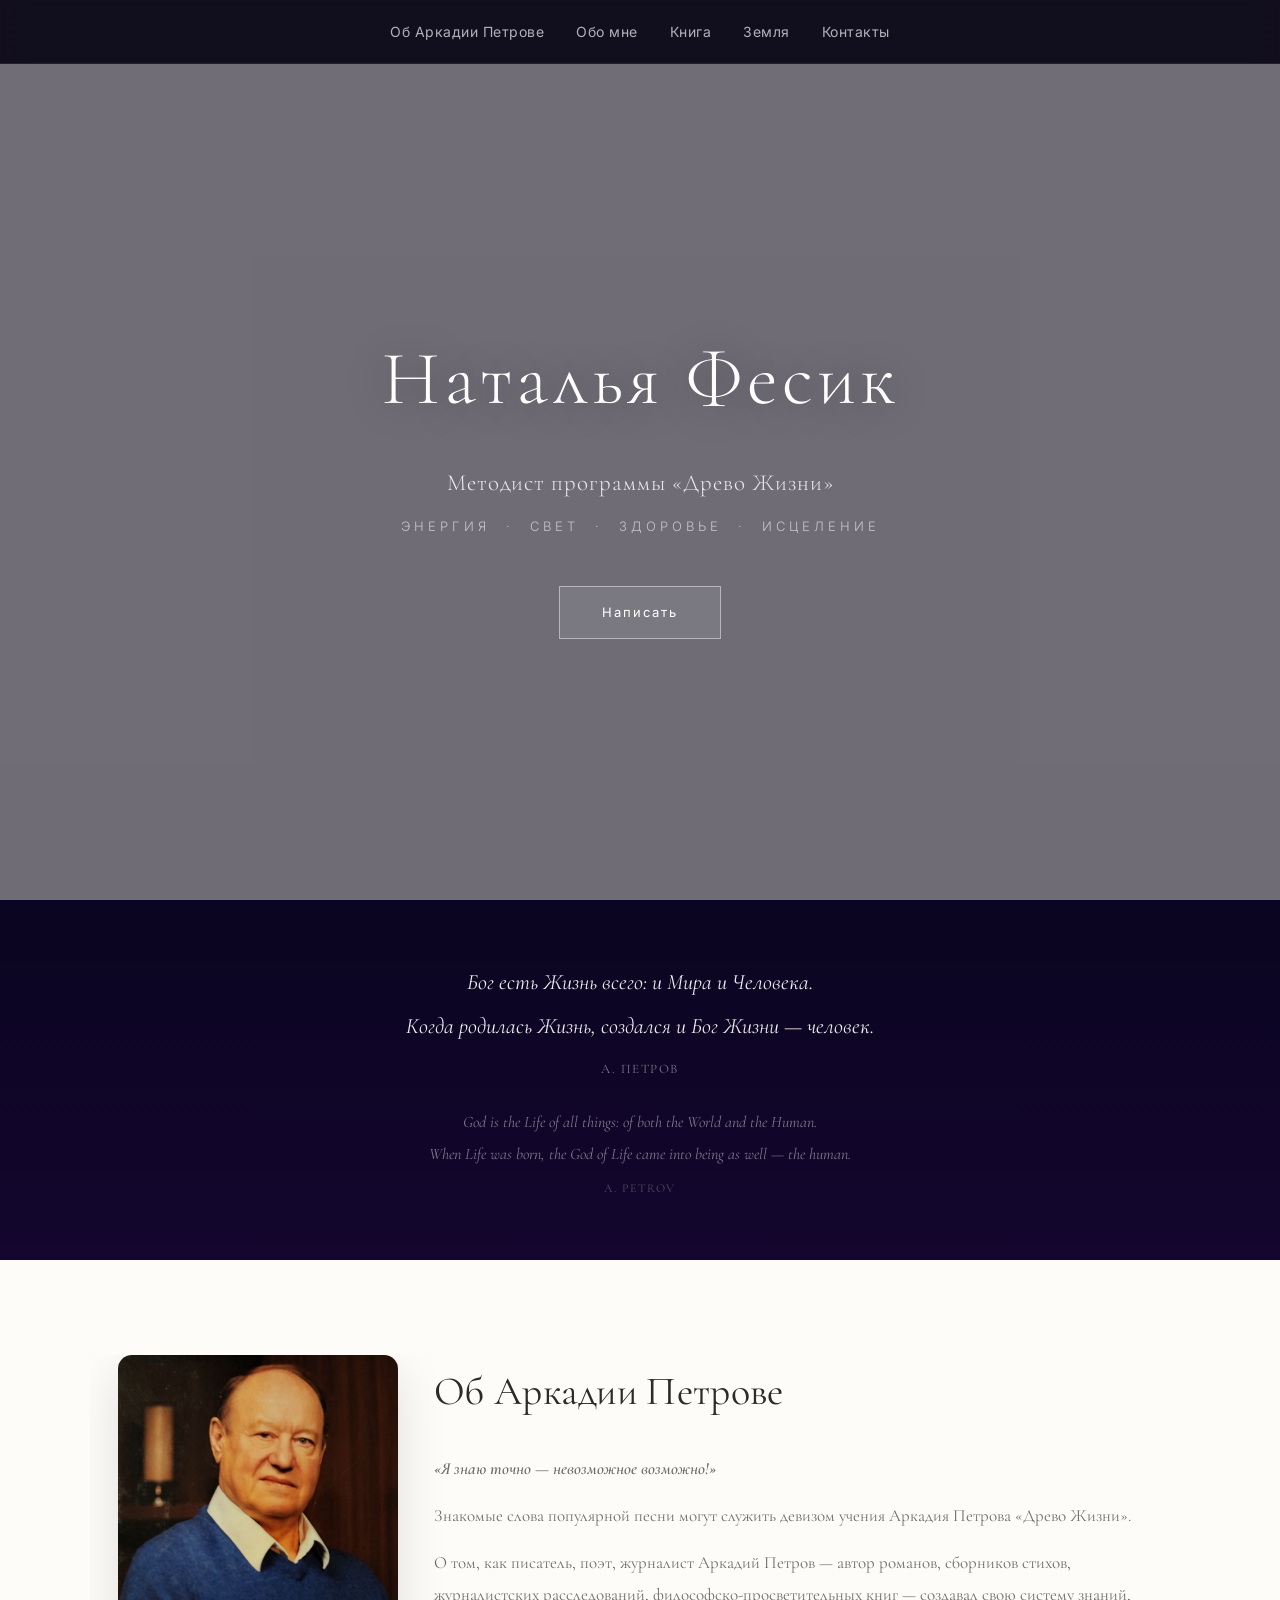
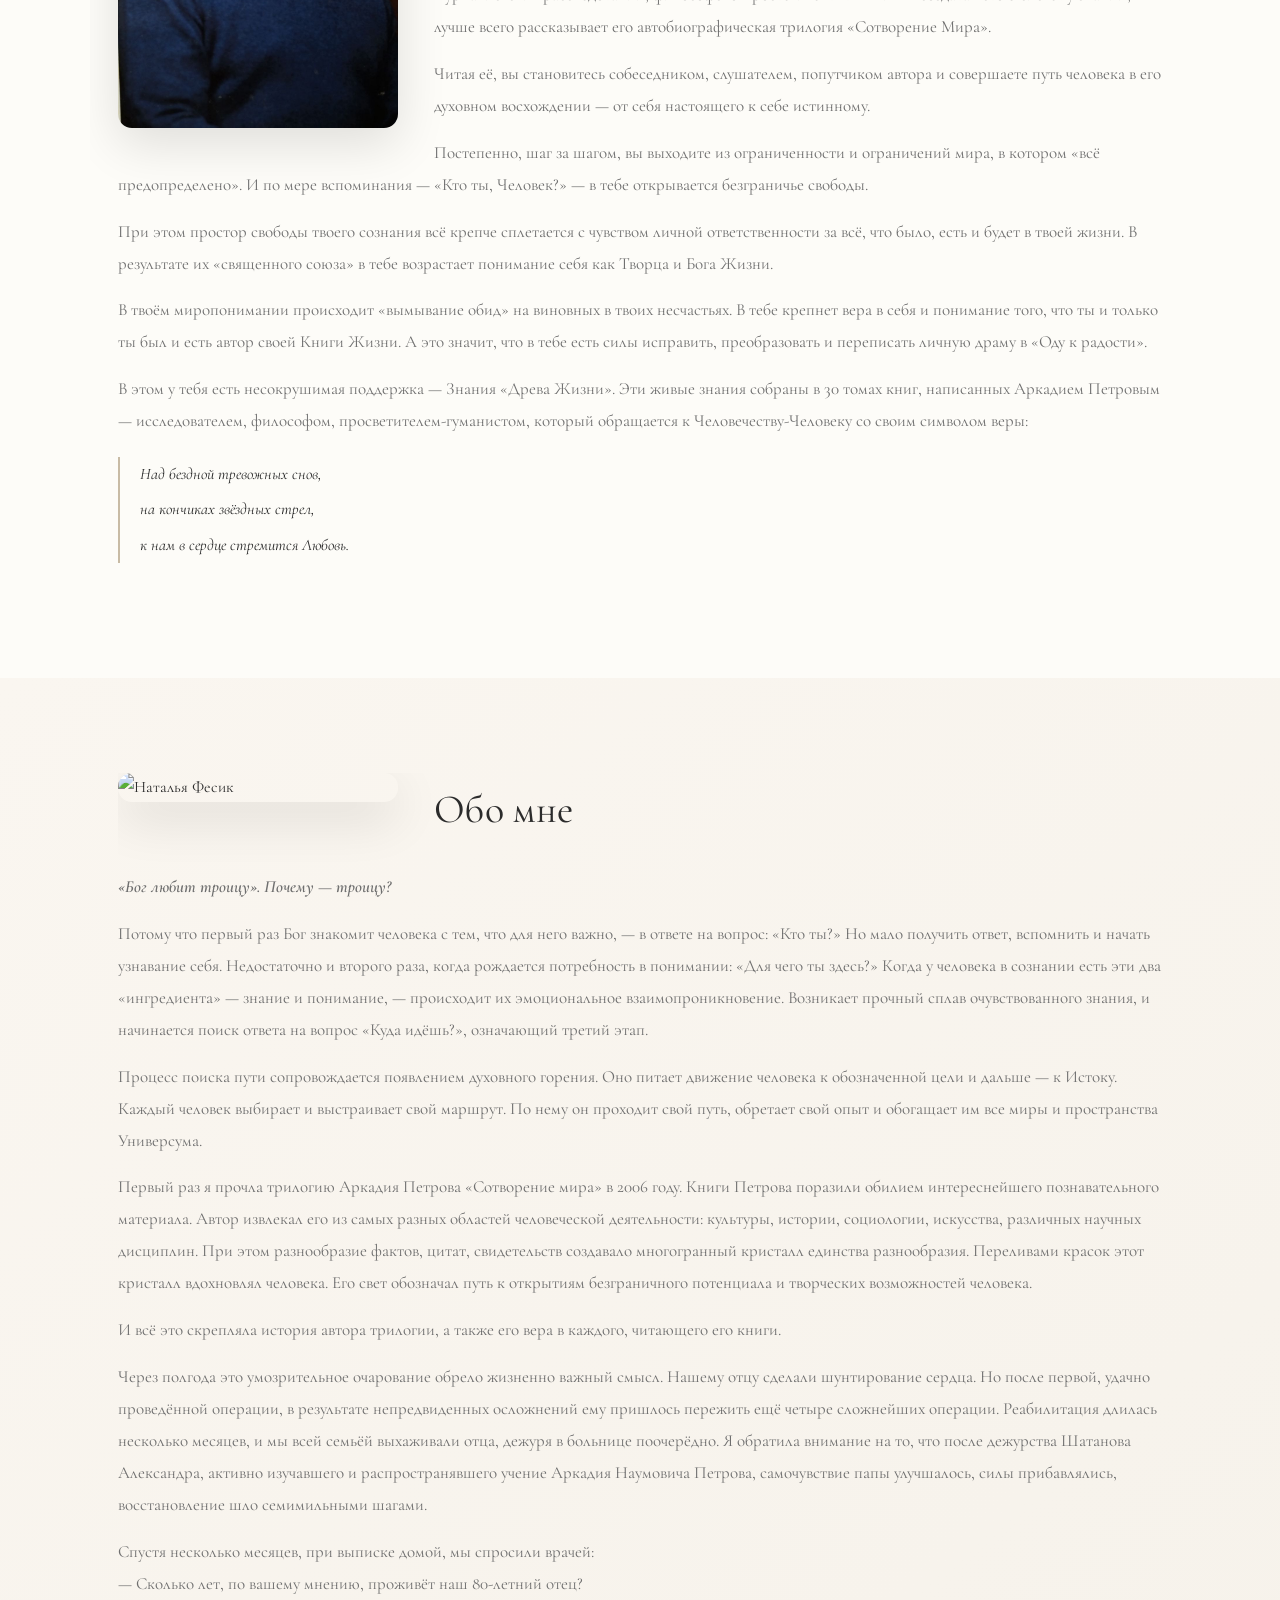
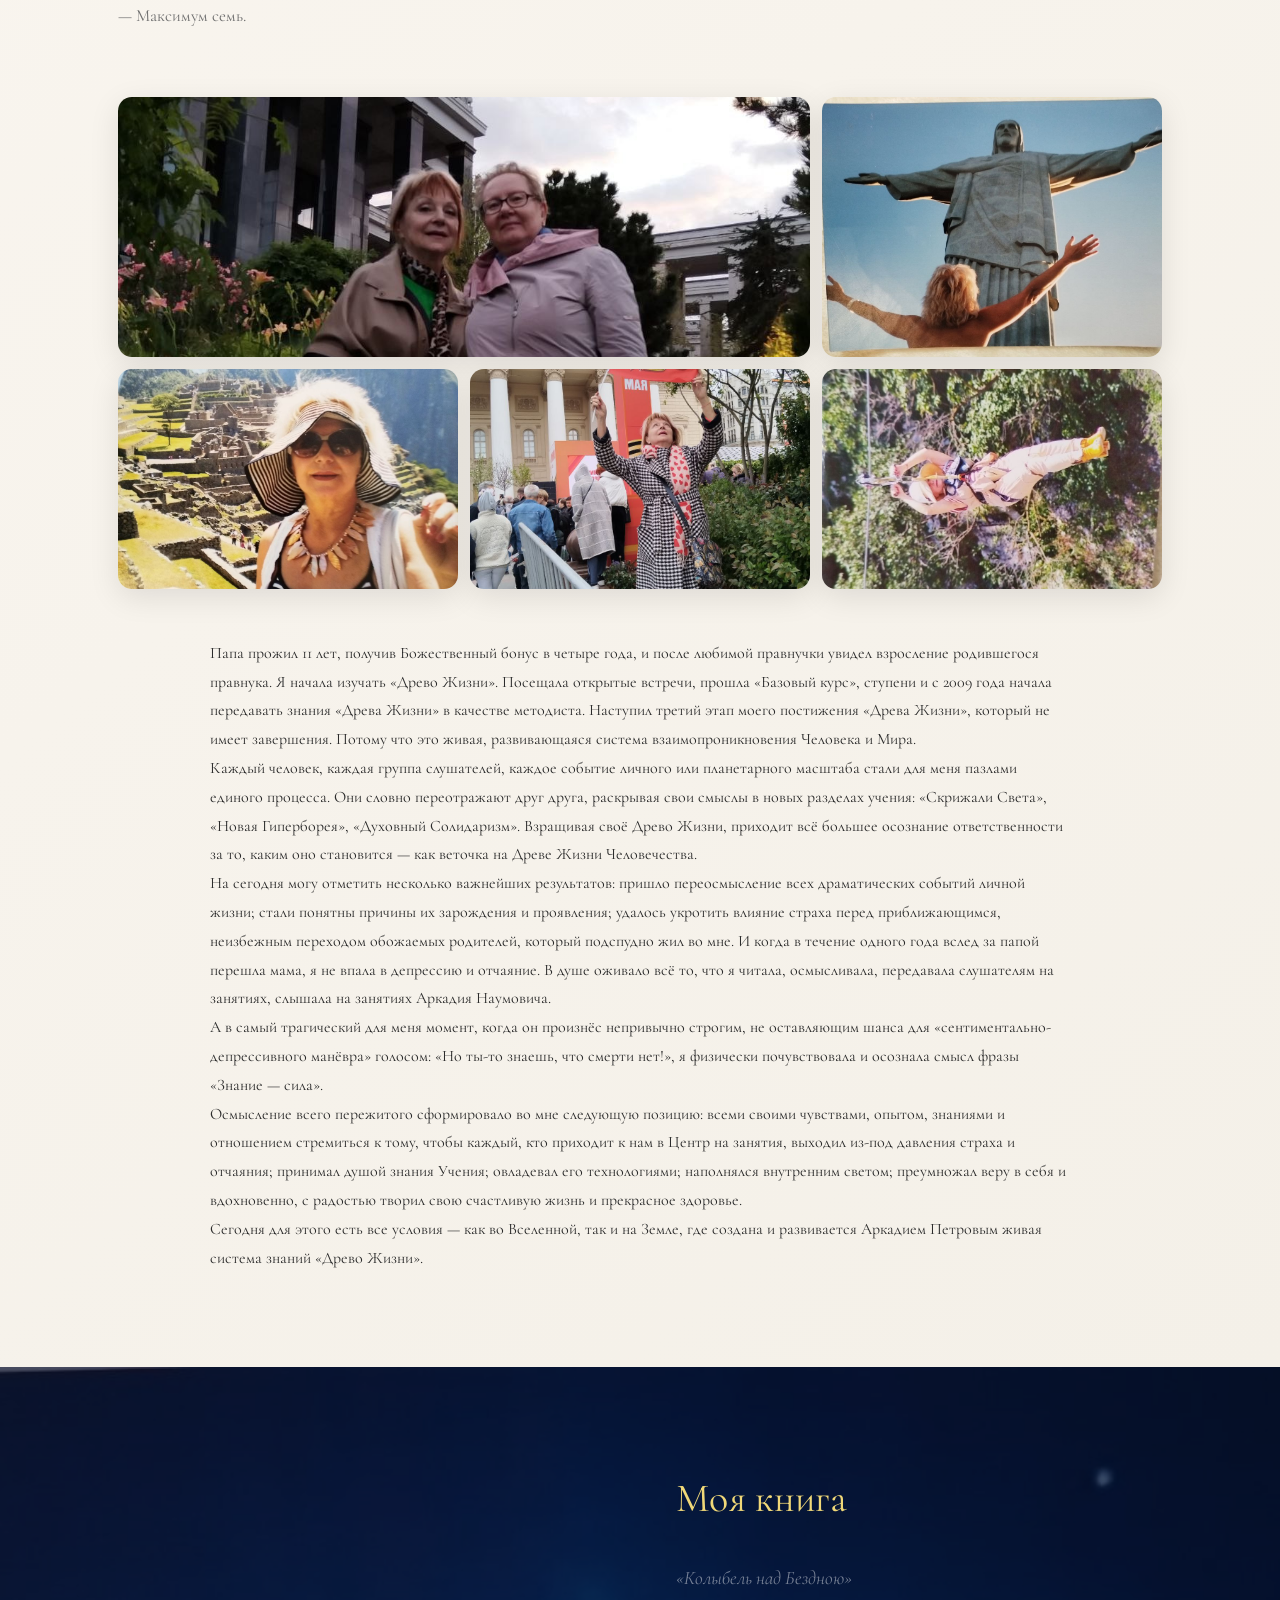
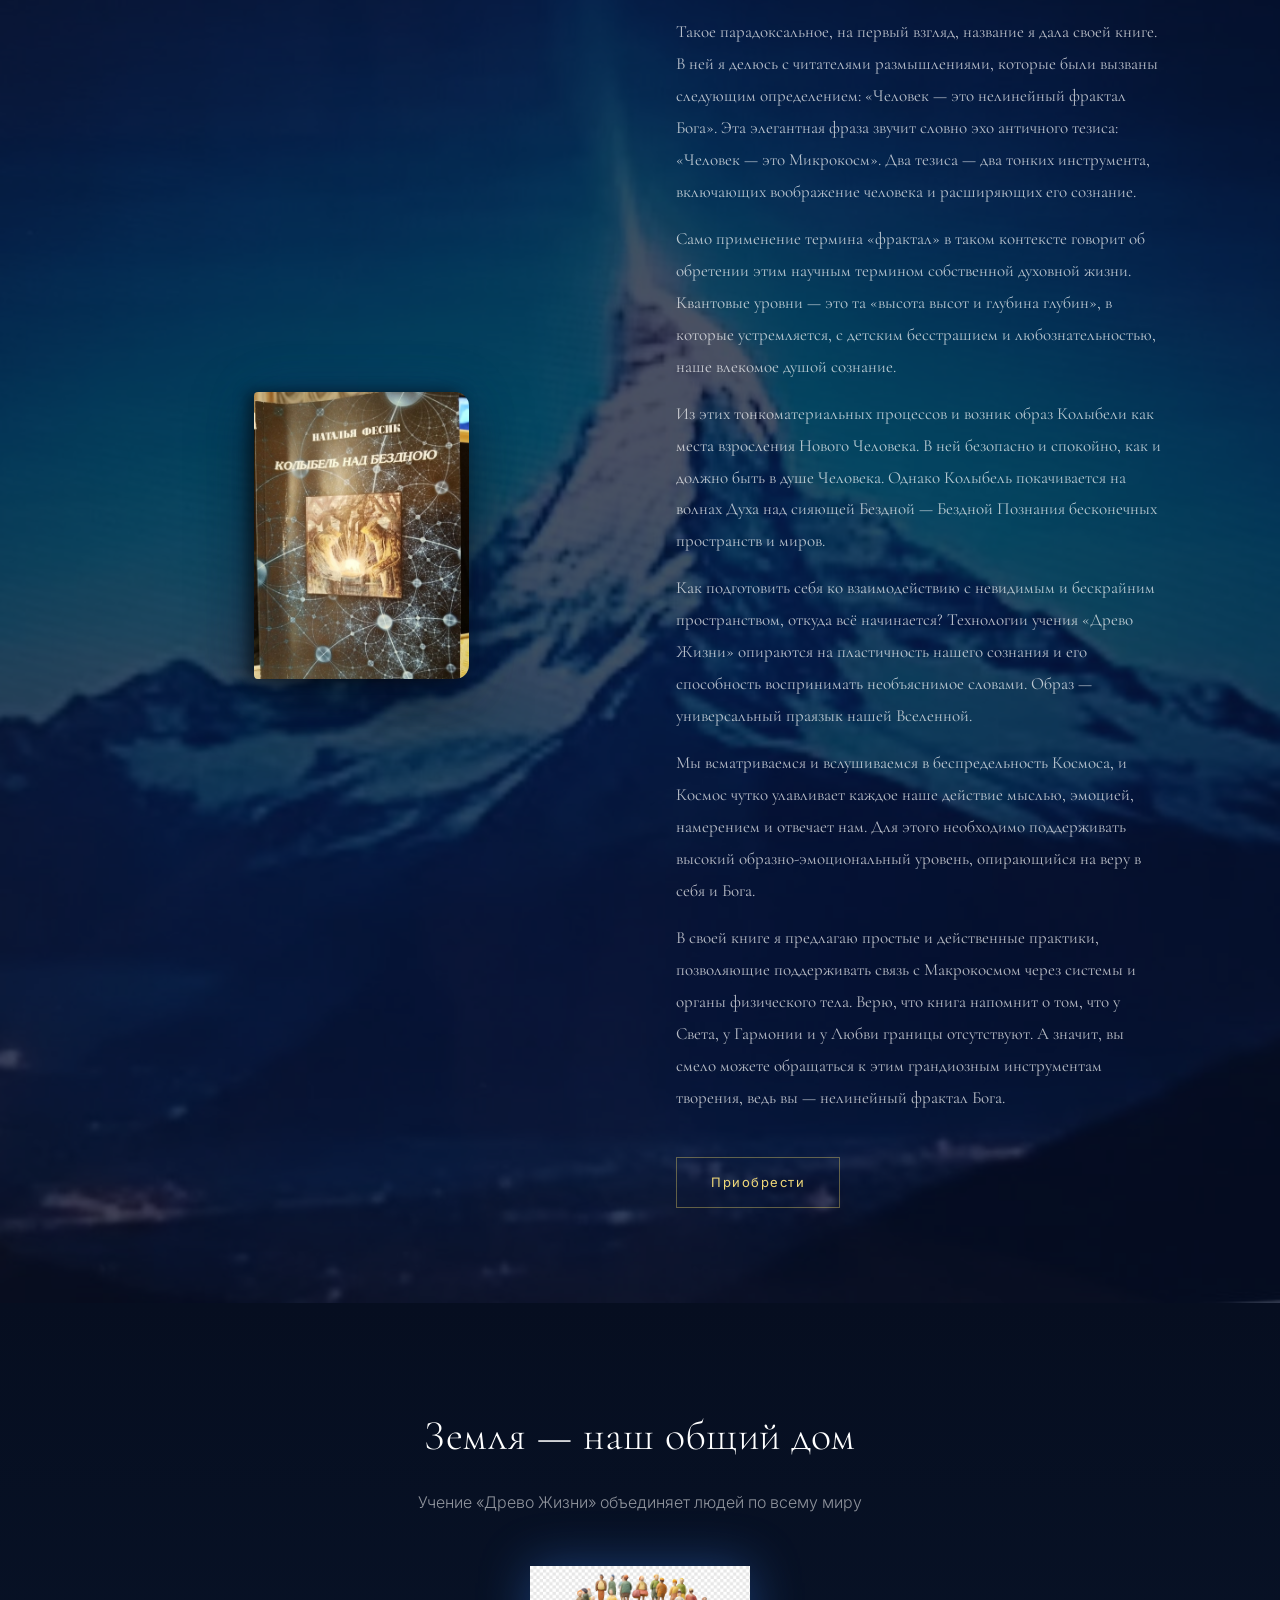
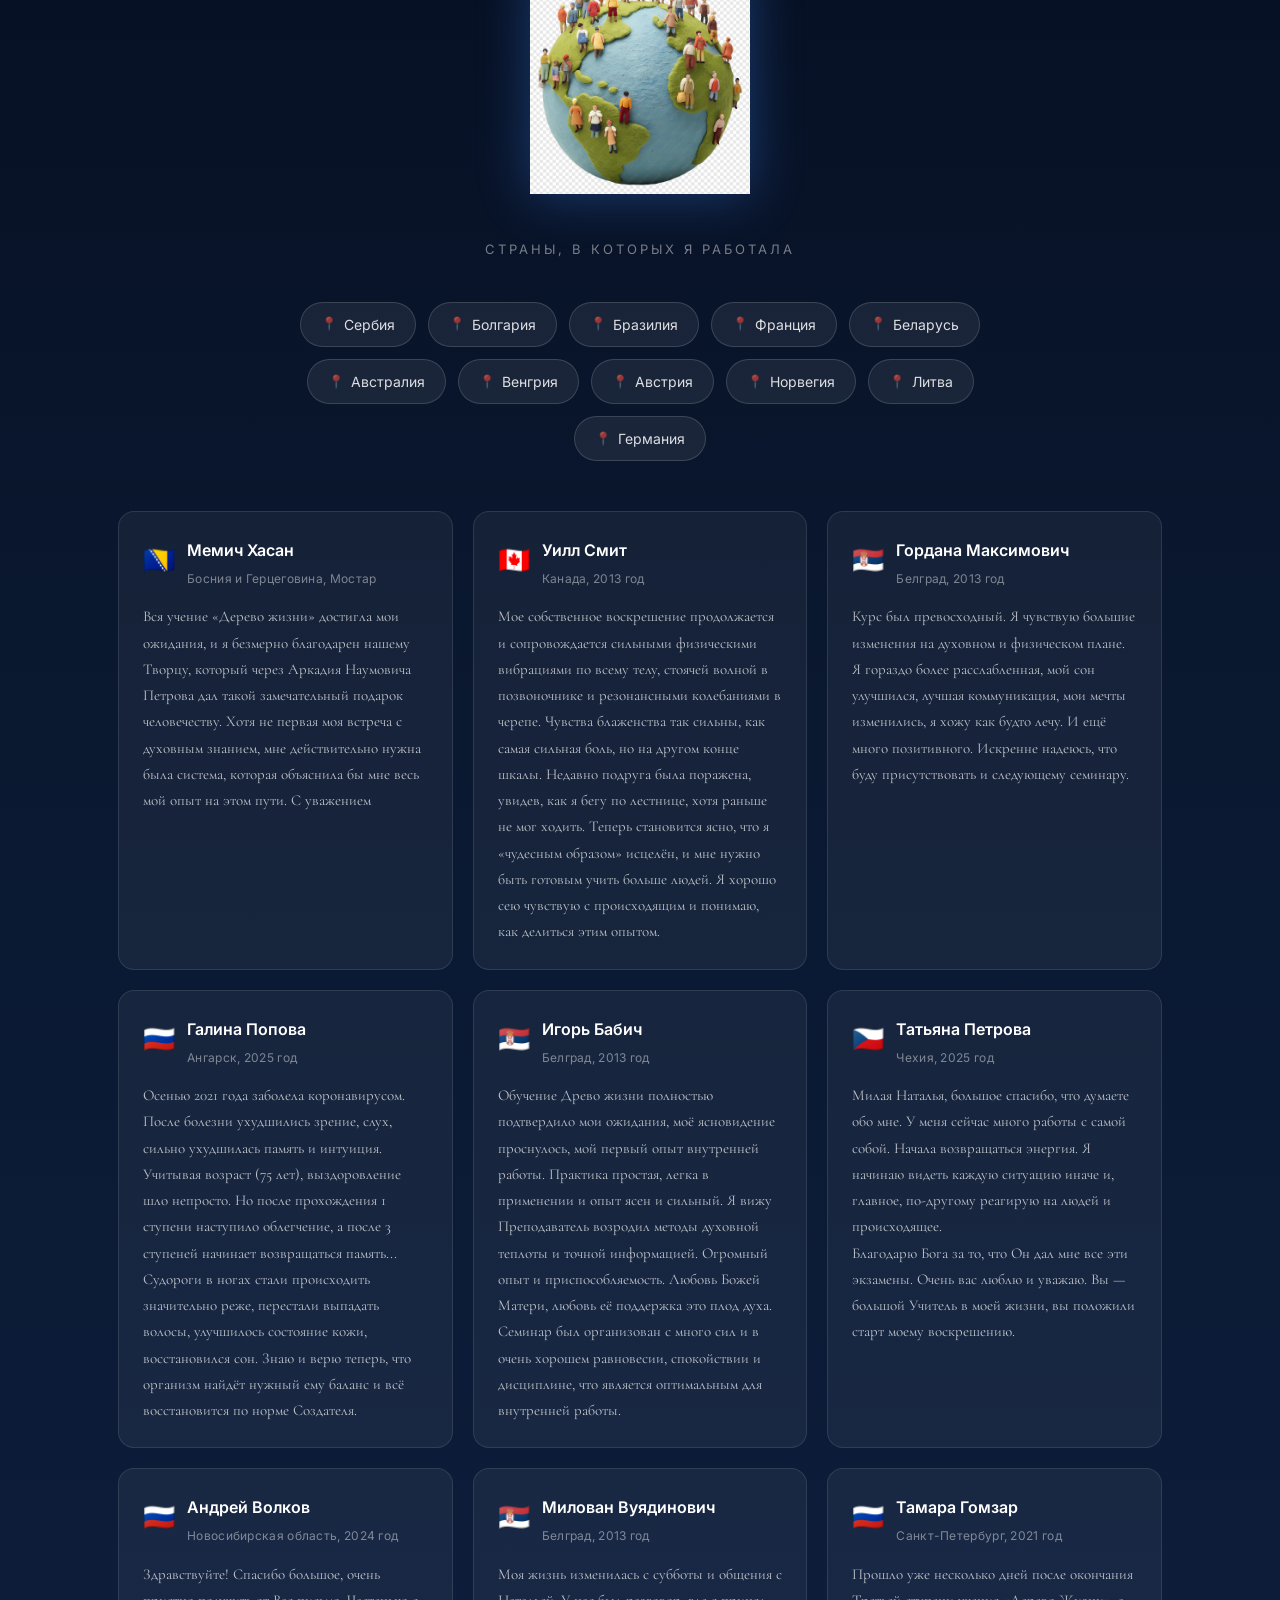
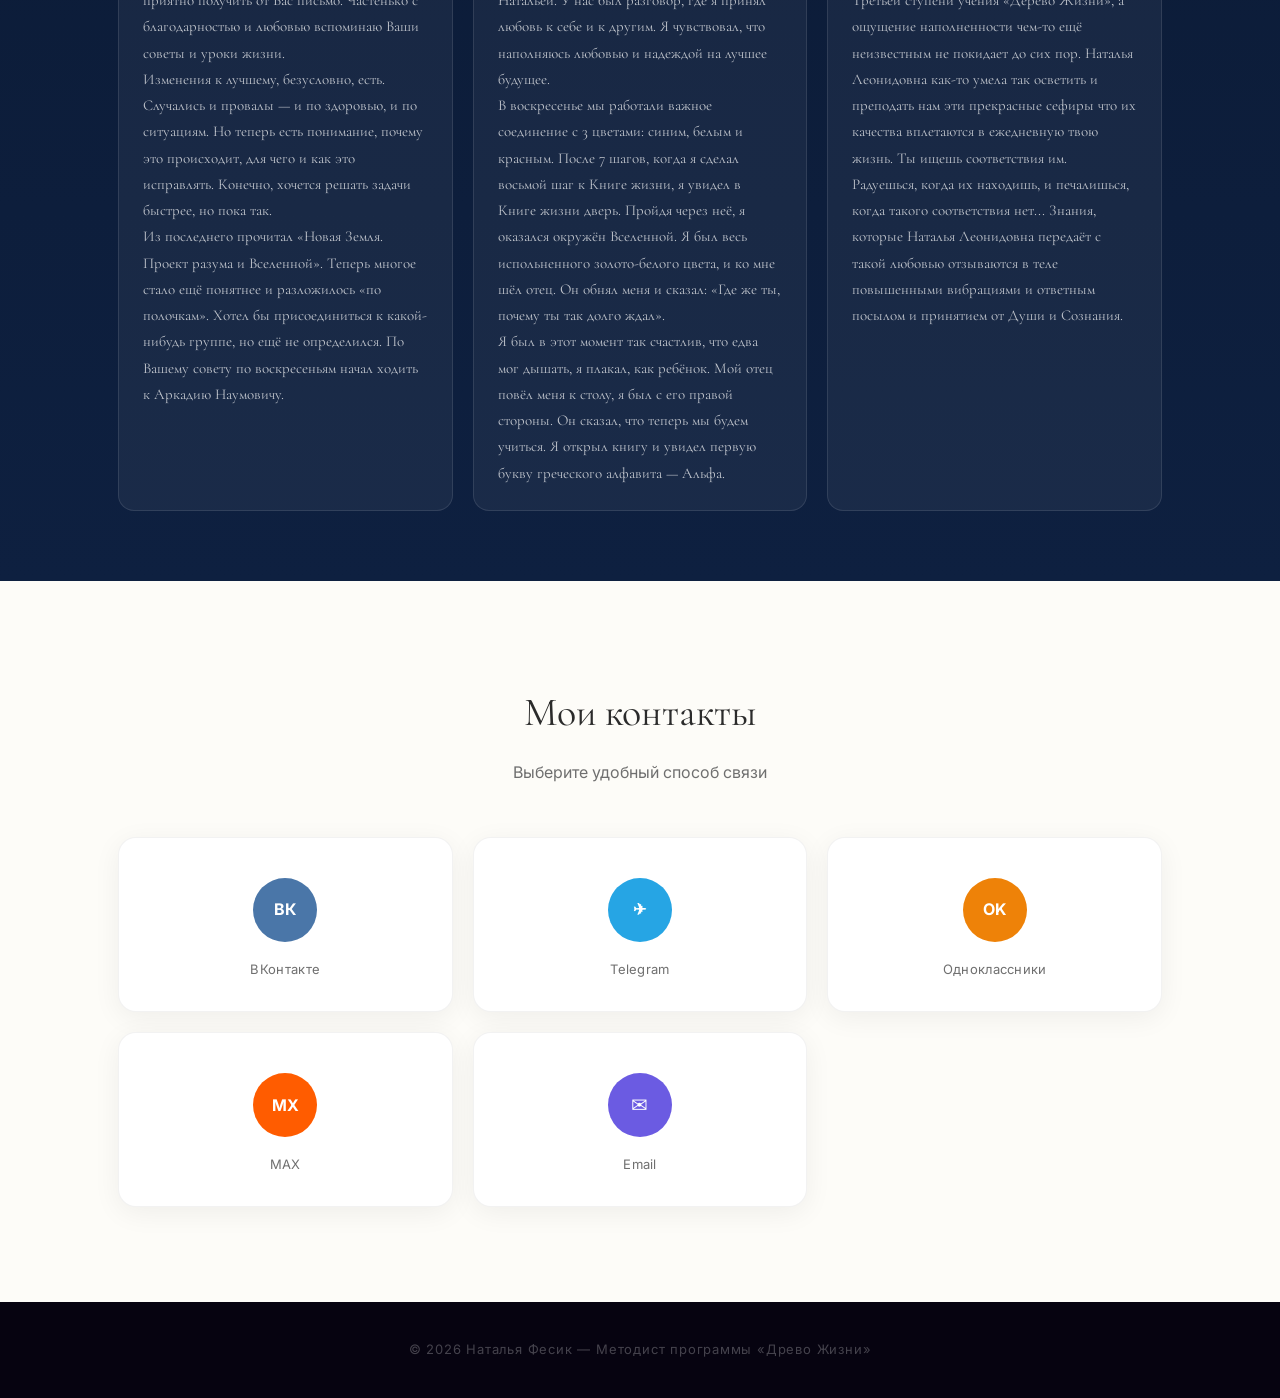
==== commit 2e578770: "Replace earth image, make v2 the main page - Download new earth globe with people PNG (clean transpa" ====
--- a/index.html
+++ b/index.html
@@ -3,24 +3,99 @@
 <head>
 	<meta charset="UTF-8">
 	<meta name="viewport" content="width=device-width, initial-scale=1.0">
-	<title>Наталья Леонидовна — Древо Жизни</title>
+	<title>Наталья Фесик — Древо Жизни</title>
 	<link rel="stylesheet" href="style.css">
 	<link rel="preconnect" href="https://fonts.googleapis.com">
 	<link href="https://fonts.googleapis.com/css2?family=Cormorant+Garamond:ital,wght@0,300;0,400;0,600;1,300;1,400&family=Inter:wght@300;400;500&display=swap" rel="stylesheet">
 	<style>
-		.version-bar { position: fixed; bottom: 24px; right: 24px; z-index: 300; display: flex; gap: 10px; }
-		.ver-btn { display: block; padding: 10px 18px; border-radius: 999px; font-family: 'Inter', sans-serif; font-size: 13px; text-decoration: none; font-weight: 500; transition: all 0.2s; letter-spacing: 0.3px; }
-		.ver-btn.active { background: #f0d878; color: #1a1200; }
-		.ver-btn.inactive { background: rgba(255,255,255,0.12); color: rgba(255,255,255,0.7); border: 1px solid rgba(255,255,255,0.2); }
-
-		/* Hero — golden tree background */
+		/* ===== V2 OVERRIDES ===== */
+
+		/* Hero with real background image */
 		.hero {
-			background-image: url('img/hero-golden.jpg');
+			background-image: url('img/hero-bg.png');
 			background-size: cover;
-			background-position: center 55%;
+			background-position: center 40%;
 		}
 		.hero::after {
-			background: rgba(5, 2, 15, 0.45);
+			background: rgba(8, 3, 20, 0.58);
+		}
+
+		/* Real photo styling */
+		.photo-real {
+			width: 100%;
+			height: 100%;
+			object-fit: cover;
+			display: block;
+			border-radius: 14px;
+		}
+
+		/* Photo gallery grid */
+		.gallery-grid {
+			display: grid;
+			grid-template-columns: 1fr 1fr 1fr;
+			grid-template-rows: 260px 220px;
+			gap: 12px;
+		}
+
+		.gallery-item {
+			border-radius: 14px;
+			overflow: hidden;
+			box-shadow: 0 8px 30px rgba(0,0,0,0.1);
+		}
+
+		.gallery-item img {
+			width: 100%;
+			height: 100%;
+			object-fit: cover;
+			display: block;
+			transition: transform 0.4s ease;
+		}
+
+		.gallery-item:hover img {
+			transform: scale(1.04);
+		}
+
+		.gallery-item.span2 {
+			grid-column: span 2;
+		}
+
+		/* Book section with real mountain background */
+		.section-book-v2 {
+			position: relative;
+			padding: 95px 0;
+			color: white;
+			overflow: hidden;
+		}
+
+		.section-book-v2 .mountain-photo {
+			position: absolute;
+			inset: 0;
+			width: 100%;
+			height: 100%;
+			object-fit: cover;
+			object-position: center 30%;
+		}
+
+		.section-book-v2 .overlay {
+			position: absolute;
+			inset: 0;
+			background: rgba(5, 15, 40, 0.72);
+		}
+
+		.section-book-v2 .container {
+			position: relative;
+			z-index: 1;
+		}
+
+		/* Real book cover */
+		.book-cover-real {
+			width: 215px;
+			border-radius: 4px 14px 14px 4px;
+			box-shadow:
+				-6px 0 14px rgba(0,0,0,0.5),
+				0 20px 60px rgba(0,0,0,0.6),
+				0 0 50px rgba(40,100,220,0.18);
+			display: block;
 		}
 
 		/* ===== EARTH V2 ===== */
@@ -59,6 +134,7 @@
 			opacity: 0.7;
 		}
 
+		/* Reviews grid */
 		.reviews-grid {
 			display: grid;
 			grid-template-columns: repeat(3, 1fr);
@@ -112,8 +188,59 @@
 			line-height: 1.75;
 		}
 
+		/* Version switcher */
+		.version-bar {
+			position: fixed;
+			bottom: 24px;
+			right: 24px;
+			z-index: 300;
+			display: flex;
+			gap: 10px;
+		}
+
+		.ver-btn {
+			display: block;
+			padding: 10px 18px;
+			border-radius: 999px;
+			font-family: 'Inter', sans-serif;
+			font-size: 13px;
+			text-decoration: none;
+			font-weight: 500;
+			transition: all 0.2s;
+			letter-spacing: 0.3px;
+		}
+
+		.ver-btn.active {
+			background: var(--gold-light, #f0d878);
+			color: #1a1200;
+		}
+
+		.ver-btn.inactive {
+			background: rgba(255,255,255,0.12);
+			color: rgba(255,255,255,0.7);
+			border: 1px solid rgba(255,255,255,0.2);
+		}
+
+		.ver-btn:hover {
+			opacity: 0.85;
+		}
+
 		@media (max-width: 900px) {
+			.gallery-grid {
+				grid-template-columns: 1fr 1fr;
+				grid-template-rows: 200px 180px 180px;
+			}
+			.gallery-item.span2 { grid-column: 1 / -1; }
 			.reviews-grid { grid-template-columns: 1fr; }
+		}
+
+		@media (max-width: 600px) {
+			.gallery-grid {
+				grid-template-columns: 1fr;
+				grid-template-rows: unset;
+			}
+			.gallery-item { height: 220px; }
+			.gallery-item.span2 { grid-column: 1; }
 		}
 	</style>
 </head>
@@ -131,7 +258,7 @@
 <!-- ===== HERO ===== -->
 <section class="hero" id="top">
 	<div class="hero-content">
-		<h1>Наталья Леонидовна</h1>
+		<h1>Наталья Фесик</h1>
 		<p class="subtitle">Методист программы «Древо Жизни»</p>
 		<p class="tagline">Энергия &nbsp;·&nbsp; Свет &nbsp;·&nbsp; Здоровье &nbsp;·&nbsp; Исцеление</p>
 		<a href="#contacts" class="btn-hero">Написать</a>
@@ -152,59 +279,92 @@
 
 <!-- ===== ОБ АРКАДИИ ПЕТРОВЕ ===== -->
 <section id="arkady" class="section section-light">
-	<div class="container two-col">
+	<div class="container" style="overflow:hidden;">
+		<img src="img/arkady-petrov.png" alt="Аркадий Петров" class="photo-float">
 		<div class="text-block">
 			<h2>Об Аркадии Петрове</h2>
-			<p>Знакомые слова популярной песни «Я знаю точно — невозможное возможно!» могут служить девизом учения Аркадия Петрова «Древо Жизни».</p>
-			<p>О том, как писатель, поэт, журналист Аркадий Петров — автор романов, сборников стихов, журналистских расследований, философско‑просветительных книг — создавал свою систему знаний, лучше всего рассказывает его автобиографическая трилогия «Сотворение Мира».</p>
+			<p style="font-style:italic;font-weight:600;">«Я знаю точно — невозможное возможно!»</p>
+			<p>Знакомые слова популярной песни могут служить девизом учения Аркадия Петрова «Древо Жизни».</p>
+			<p>О том, как писатель, поэт, журналист Аркадий Петров — автор романов, сборников стихов, журналистских расследований, философско-просветительных книг — создавал свою систему знаний, лучше всего рассказывает его автобиографическая трилогия «Сотворение Мира».</p>
 			<p>Читая её, вы становитесь собеседником, слушателем, попутчиком автора и совершаете путь человека в его духовном восхождении — от себя настоящего к себе истинному.</p>
-			<p>Постепенно, шаг за шагом, вы выходите из ограниченности и ограничений мира, в котором «всё предопределено». И по мере вспоминания «Кто ты, Человек?» в тебе открывается безграничье свободы, укрепляется вера в себя и понимание того, что ты и только ты был и есть автор своей Книги Жизни.</p>
-		</div>
-		<div class="photo-wrap">
-			<div style="width:280px;height:370px;border-radius:14px;overflow:hidden;box-shadow:0 16px 50px rgba(0,0,0,0.12);">
-				<img src="img/arkady-petrov.png" alt="Аркадий Петров" style="width:100%;height:100%;object-fit:cover;object-position:center top;">
-			</div>
+			<p>Постепенно, шаг за шагом, вы выходите из ограниченности и ограничений мира, в котором «всё предопределено». И по мере вспоминания — «Кто ты, Человек?» — в тебе открывается безграничье свободы.</p>
+			<p>При этом простор свободы твоего сознания всё крепче сплетается с чувством личной ответственности за всё, что было, есть и будет в твоей жизни. В результате их «священного союза» в тебе возрастает понимание себя как Творца и Бога Жизни.</p>
+			<p>В твоём миропонимании происходит «вымывание обид» на виновных в твоих несчастьях. В тебе крепнет вера в себя и понимание того, что ты и только ты был и есть автор своей Книги Жизни. А это значит, что в тебе есть силы исправить, преобразовать и переписать личную драму в «Оду к радости».</p>
+			<p>В этом у тебя есть несокрушимая поддержка — Знания «Древа Жизни». Эти живые знания собраны в 30 томах книг, написанных Аркадием Петровым — исследователем, философом, просветителем-гуманистом, который обращается к Человечеству-Человеку со своим символом веры:</p>
+			<blockquote style="border-left:2px solid rgba(120,90,40,0.4);padding-left:20px;margin:20px 0;font-style:italic;line-height:2.2;">
+				Над бездной тревожных снов,<br>
+				на кончиках звёздных стрел,<br>
+				к нам в сердце стремится Любовь.
+			</blockquote>
 		</div>
 	</div>
 </section>
 
 <!-- ===== ОБО МНЕ ===== -->
 <section id="about" class="section section-warm">
+	<div class="container">
+		<div style="margin-bottom: 50px; overflow: hidden;">
+			<img src="img/natalia-portrait.png" alt="Наталья Фесик" class="photo-float">
+			<div class="text-block">
+				<h2>Обо мне</h2>
+				<p style="font-style:italic;font-weight:600;">«Бог любит троицу». Почему — троицу?</p>
+				<p>Потому что первый раз Бог знакомит человека с тем, что для него важно, — в ответе на вопрос: «Кто ты?» Но мало получить ответ, вспомнить и начать узнавание себя. Недостаточно и второго раза, когда рождается потребность в понимании: «Для чего ты здесь?» Когда у человека в сознании есть эти два «ингредиента» — знание и понимание, — происходит их эмоциональное взаимопроникновение. Возникает прочный сплав очувствованного знания, и начинается поиск ответа на вопрос «Куда идёшь?», означающий третий этап.</p>
+				<p>Процесс поиска пути сопровождается появлением духовного горения. Оно питает движение человека к обозначенной цели и дальше — к Истоку. Каждый человек выбирает и выстраивает свой маршрут. По нему он проходит свой путь, обретает свой опыт и обогащает им все миры и пространства Универсума.</p>
+				<p>Первый раз я прочла трилогию Аркадия Петрова «Сотворение мира» в 2006 году. Книги Петрова поразили обилием интереснейшего познавательного материала. Автор извлекал его из самых разных областей человеческой деятельности: культуры, истории, социологии, искусства, различных научных дисциплин. При этом разнообразие фактов, цитат, свидетельств создавало многогранный кристалл единства разнообразия. Переливами красок этот кристалл вдохновлял человека. Его свет обозначал путь к открытиям безграничного потенциала и творческих возможностей человека.</p>
+				<p>И всё это скрепляла история автора трилогии, а также его вера в каждого, читающего его книги.</p>
+				<p>Через полгода это умозрительное очарование обрело жизненно важный смысл. Нашему отцу сделали шунтирование сердца. Но после первой, удачно проведённой операции, в результате непредвиденных осложнений ему пришлось пережить ещё четыре сложнейших операции. Реабилитация длилась несколько месяцев, и мы всей семьёй выхаживали отца, дежуря в больнице поочерёдно. Я обратила внимание на то, что после дежурства Шатанова Александра, активно изучавшего и распространявшего учение Аркадия Наумовича Петрова, самочувствие папы улучшалось, силы прибавлялись, восстановление шло семимильными шагами.</p>
+				<p>Спустя несколько месяцев, при выписке домой, мы спросили врачей:<br>— Сколько лет, по вашему мнению, проживёт наш 80-летний отец?<br>— Максимум семь.</p>
+			</div>
+		</div>
+
+		<!-- Photo gallery -->
+		<div class="gallery-grid">
+			<div class="gallery-item span2">
+				<img src="img/natalia-moscow.png" alt="Наталья в Москве" style="object-position: center 30%;">
+			</div>
+			<div class="gallery-item">
+				<img src="img/natalia-brazil.png" alt="Бразилия, статуя Христа">
+			</div>
+			<div class="gallery-item">
+				<img src="img/natalia-peru.png" alt="Мачу-Пикчу, Перу">
+			</div>
+			<div class="gallery-item">
+				<img src="img/natalia-may9.png" alt="День Победы, Большой театр">
+			</div>
+			<div class="gallery-item">
+				<img src="img/natalia-cave.png" alt="Приключения, пещера">
+			</div>
+		</div>
+
+		<!-- Continuation -->
+		<div style="margin-top:50px;max-width:860px;margin-left:auto;margin-right:auto;">
+			<p>Папа прожил 11 лет, получив Божественный бонус в четыре года, и после любимой правнучки увидел взросление родившегося правнука. Я начала изучать «Древо Жизни». Посещала открытые встречи, прошла «Базовый курс», ступени и с 2009 года начала передавать знания «Древа Жизни» в качестве методиста. Наступил третий этап моего постижения «Древа Жизни», который не имеет завершения. Потому что это живая, развивающаяся система взаимопроникновения Человека и Мира.</p>
+			<p>Каждый человек, каждая группа слушателей, каждое событие личного или планетарного масштаба стали для меня пазлами единого процесса. Они словно переотражают друг друга, раскрывая свои смыслы в новых разделах учения: «Скрижали Света», «Новая Гиперборея», «Духовный Солидаризм». Взращивая своё Древо Жизни, приходит всё большее осознание ответственности за то, каким оно становится — как веточка на Древе Жизни Человечества.</p>
+			<p>На сегодня могу отметить несколько важнейших результатов: пришло переосмысление всех драматических событий личной жизни; стали понятны причины их зарождения и проявления; удалось укротить влияние страха перед приближающимся, неизбежным переходом обожаемых родителей, который подспудно жил во мне. И когда в течение одного года вслед за папой перешла мама, я не впала в депрессию и отчаяние. В душе оживало всё то, что я читала, осмысливала, передавала слушателям на занятиях, слышала на занятиях Аркадия Наумовича.</p>
+			<p>А в самый трагический для меня момент, когда он произнёс непривычно строгим, не оставляющим шанса для «сентиментально-депрессивного манёвра» голосом: «Но ты‑то знаешь, что смерти нет!», я физически почувствовала и осознала смысл фразы «Знание — сила».</p>
+			<p>Осмысление всего пережитого сформировало во мне следующую позицию: всеми своими чувствами, опытом, знаниями и отношением стремиться к тому, чтобы каждый, кто приходит к нам в Центр на занятия, выходил из-под давления страха и отчаяния; принимал душой знания Учения; овладевал его технологиями; наполнялся внутренним светом; преумножал веру в себя и вдохновенно, с радостью творил свою счастливую жизнь и прекрасное здоровье.</p>
+			<p>Сегодня для этого есть все условия — как во Вселенной, так и на Земле, где создана и развивается Аркадием Петровым живая система знаний «Древо Жизни».</p>
+		</div>
+	</div>
+</section>
+
+<!-- ===== КНИГА ===== -->
+<section id="book" class="section-book-v2">
+	<img src="img/mountain.png" alt="" class="mountain-photo">
+	<div class="overlay"></div>
 	<div class="container two-col">
-		<div class="photos-mosaic">
-			<div style="grid-column:1/-1;height:215px;border-radius:14px;overflow:hidden;box-shadow:0 8px 30px rgba(0,0,0,0.1);">
-				<img src="img/natalia-exhibition.png" alt="Наталья Фесик" style="width:100%;height:100%;object-fit:cover;object-position:center top;">
-			</div>
-			<div style="height:162px;border-radius:14px;overflow:hidden;box-shadow:0 8px 30px rgba(0,0,0,0.1);">
-				<img src="img/natalia-brazil.png" alt="Бразилия" style="width:100%;height:100%;object-fit:cover;">
-			</div>
-			<div style="height:162px;border-radius:14px;overflow:hidden;box-shadow:0 8px 30px rgba(0,0,0,0.1);">
-				<img src="img/natalia-may9.png" alt="День Победы" style="width:100%;height:100%;object-fit:cover;object-position:center top;">
-			</div>
-		</div>
-		<div class="text-block">
-			<h2>Обо мне</h2>
-			<p>Наталья — методист программы «Древо Жизни». Первое знакомство с трилогией Аркадия Петрова «Сотворение Мира» произошло в 2006 году и стало началом глубокого внутреннего пути.</p>
-			<p>Опыт семьи, проходившей через тяжёлые операции и восстановление, показал, как работают знания «Древа Жизни» — как меняется состояние, восстанавливаются силы, продлевается жизнь.</p>
-			<p>Наталья посещала открытые встречи, прошла Базовый курс, ступени обучения и с 2009 года передаёт знания «Древа Жизни» в качестве методиста. Этот процесс не имеет завершения, потому что это живая, развивающаяся система взаимопроникновения Человека и Мира.</p>
-			<p>Её задача — помогать людям выходить из‑под давления страха и отчаяния, принимать душой знания Учения, осваивать технологии, наполняться внутренним светом и творить свою счастливую жизнь и прекрасное здоровье.</p>
-		</div>
-	</div>
-</section>
-
-<!-- ===== КНИГА ===== -->
-<section id="book" class="section section-dark">
-	<div class="mountain-bg"></div>
-	<div class="container two-col" style="position:relative;z-index:1;">
 		<div class="book-wrap">
-			<img src="img/book-cover.png" alt="Колыбель над Бездною — Наталья Фесик" style="width:215px;border-radius:4px 14px 14px 4px;box-shadow:-6px 0 14px rgba(0,0,0,0.5),0 20px 60px rgba(0,0,0,0.55),0 0 50px rgba(40,100,220,0.12);display:block;">
+			<img src="img/book-cover.png" alt="Колыбель над Бездною — Наталья Фесик" class="book-cover-real">
 		</div>
 		<div class="text-block light">
 			<h2>Моя книга</h2>
 			<p class="book-subtitle">«Колыбель над Бездною»</p>
-			<p>«Человек — это нелинейный фрактал Бога» — таково определение, ставшее отправной точкой для книги. Эта элегантная фраза перекликается с античным тезисом: «Человек — это Микрокосм».</p>
-			<p>В книге раскрывается понятие человека как фрактала Макрокосма, соединяются научное и духовное знание, уровни сознания и путь самопознания.</p>
-			<p>Практики и образы помогают подготовить себя к взаимодействию с невидимым и бескрайним пространством, откуда всё начинается, поддерживать связь с Макрокосмом через системы и органы физического тела.</p>
+			<p>Такое парадоксальное, на первый взгляд, название я дала своей книге. В ней я делюсь с читателями размышлениями, которые были вызваны следующим определением: «Человек — это нелинейный фрактал Бога». Эта элегантная фраза звучит словно эхо античного тезиса: «Человек — это Микрокосм». Два тезиса — два тонких инструмента, включающих воображение человека и расширяющих его сознание.</p>
+			<p>Само применение термина «фрактал» в таком контексте говорит об обретении этим научным термином собственной духовной жизни. Квантовые уровни — это та «высота высот и глубина глубин», в которые устремляется, с детским бесстрашием и любознательностью, наше влекомое душой сознание.</p>
+			<p>Из этих тонкоматериальных процессов и возник образ Колыбели как места взросления Нового Человека. В ней безопасно и спокойно, как и должно быть в душе Человека. Однако Колыбель покачивается на волнах Духа над сияющей Бездной — Бездной Познания бесконечных пространств и миров.</p>
+			<p>Как подготовить себя ко взаимодействию с невидимым и бескрайним пространством, откуда всё начинается? Технологии учения «Древо Жизни» опираются на пластичность нашего сознания и его способность воспринимать необъяснимое словами. Образ — универсальный праязык нашей Вселенной.</p>
+			<p>Мы всматриваемся и вслушиваемся в беспредельность Космоса, и Космос чутко улавливает каждое наше действие мыслью, эмоцией, намерением и отвечает нам. Для этого необходимо поддерживать высокий образно-эмоциональный уровень, опирающийся на веру в себя и Бога.</p>
+			<p>В своей книге я предлагаю простые и действенные практики, позволяющие поддерживать связь с Макрокосмом через системы и органы физического тела. Верю, что книга напомнит о том, что у Света, у Гармонии и у Любви границы отсутствуют. А значит, вы смело можете обращаться к этим грандиозным инструментам творения, ведь вы — нелинейный фрактал Бога.</p>
 			<a href="#contacts" class="btn-book">Приобрести</a>
 		</div>
 	</div>
@@ -378,7 +538,7 @@
 </section>
 
 <footer>
-	<p>© 2026 Наталья Леонидовна — Методист программы «Древо Жизни»</p>
+	<p>© 2026 Наталья Фесик — Методист программы «Древо Жизни»</p>
 </footer>
 
 </body>
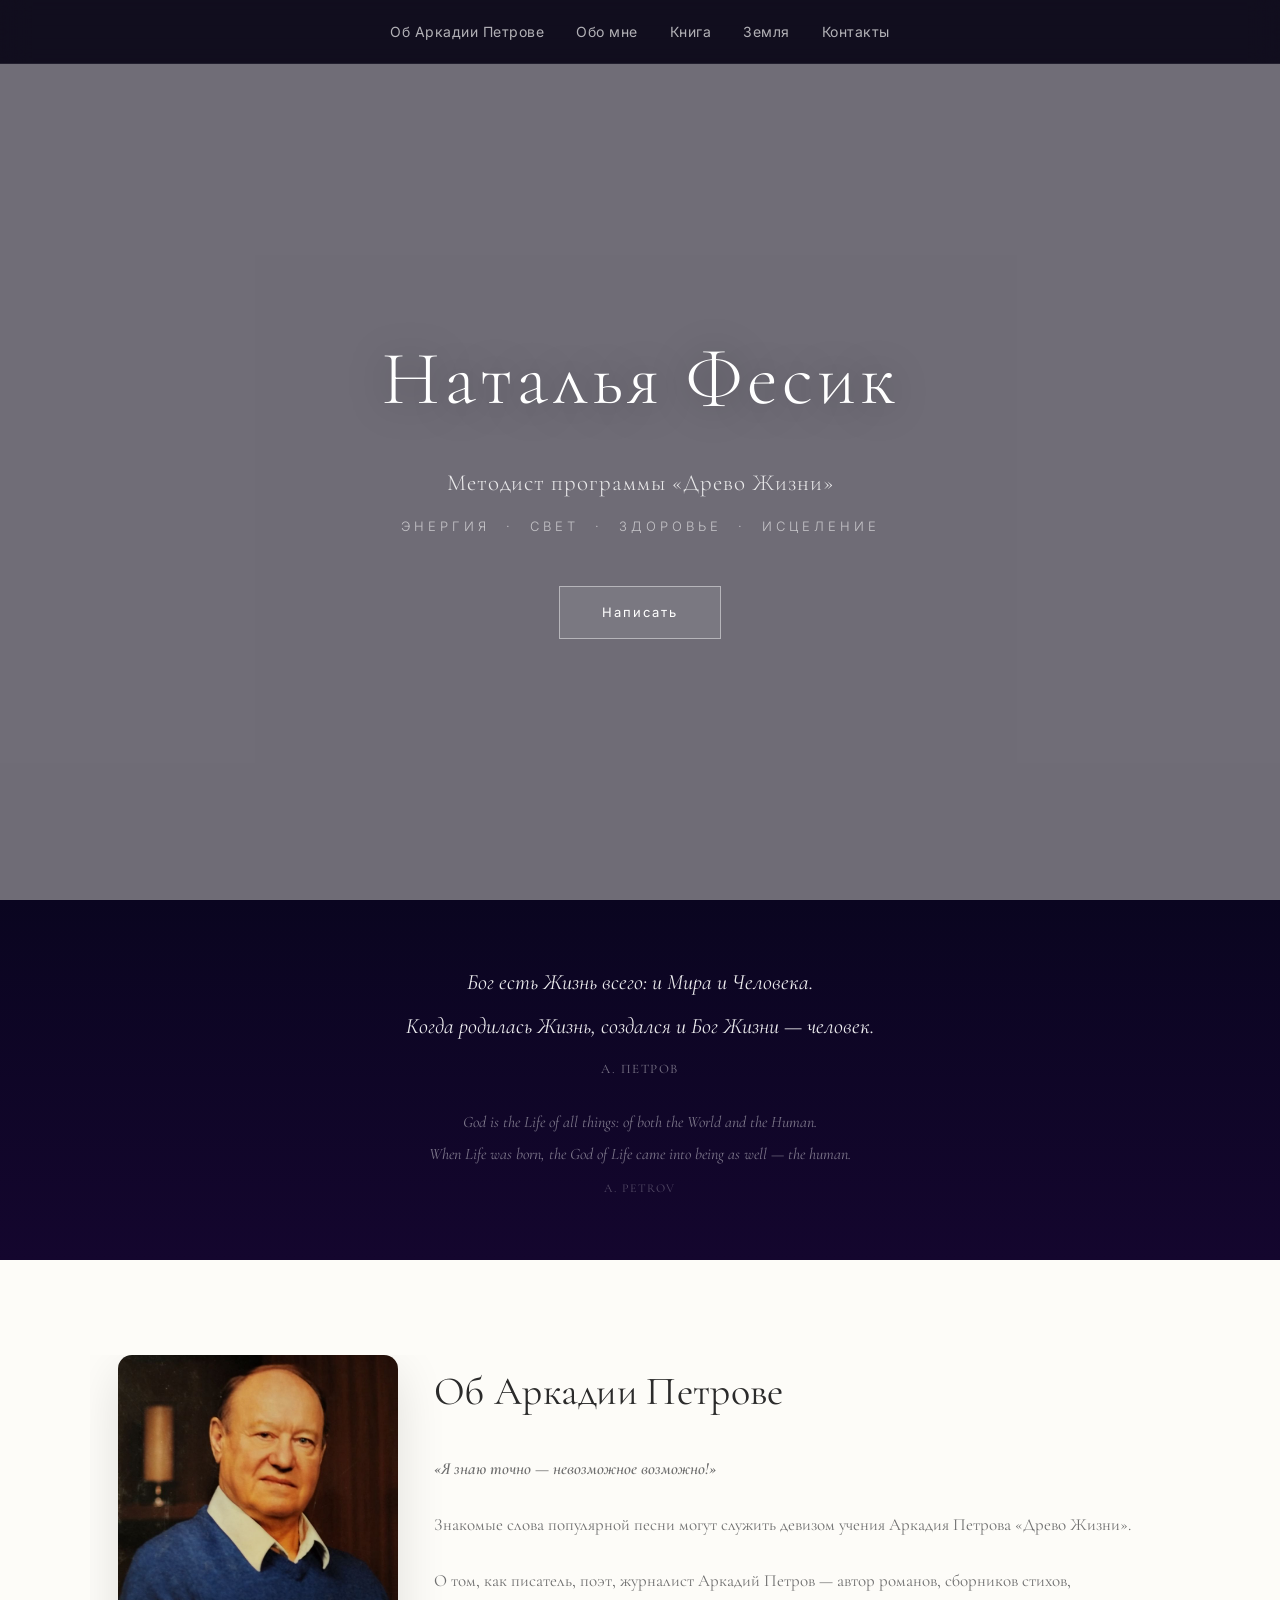
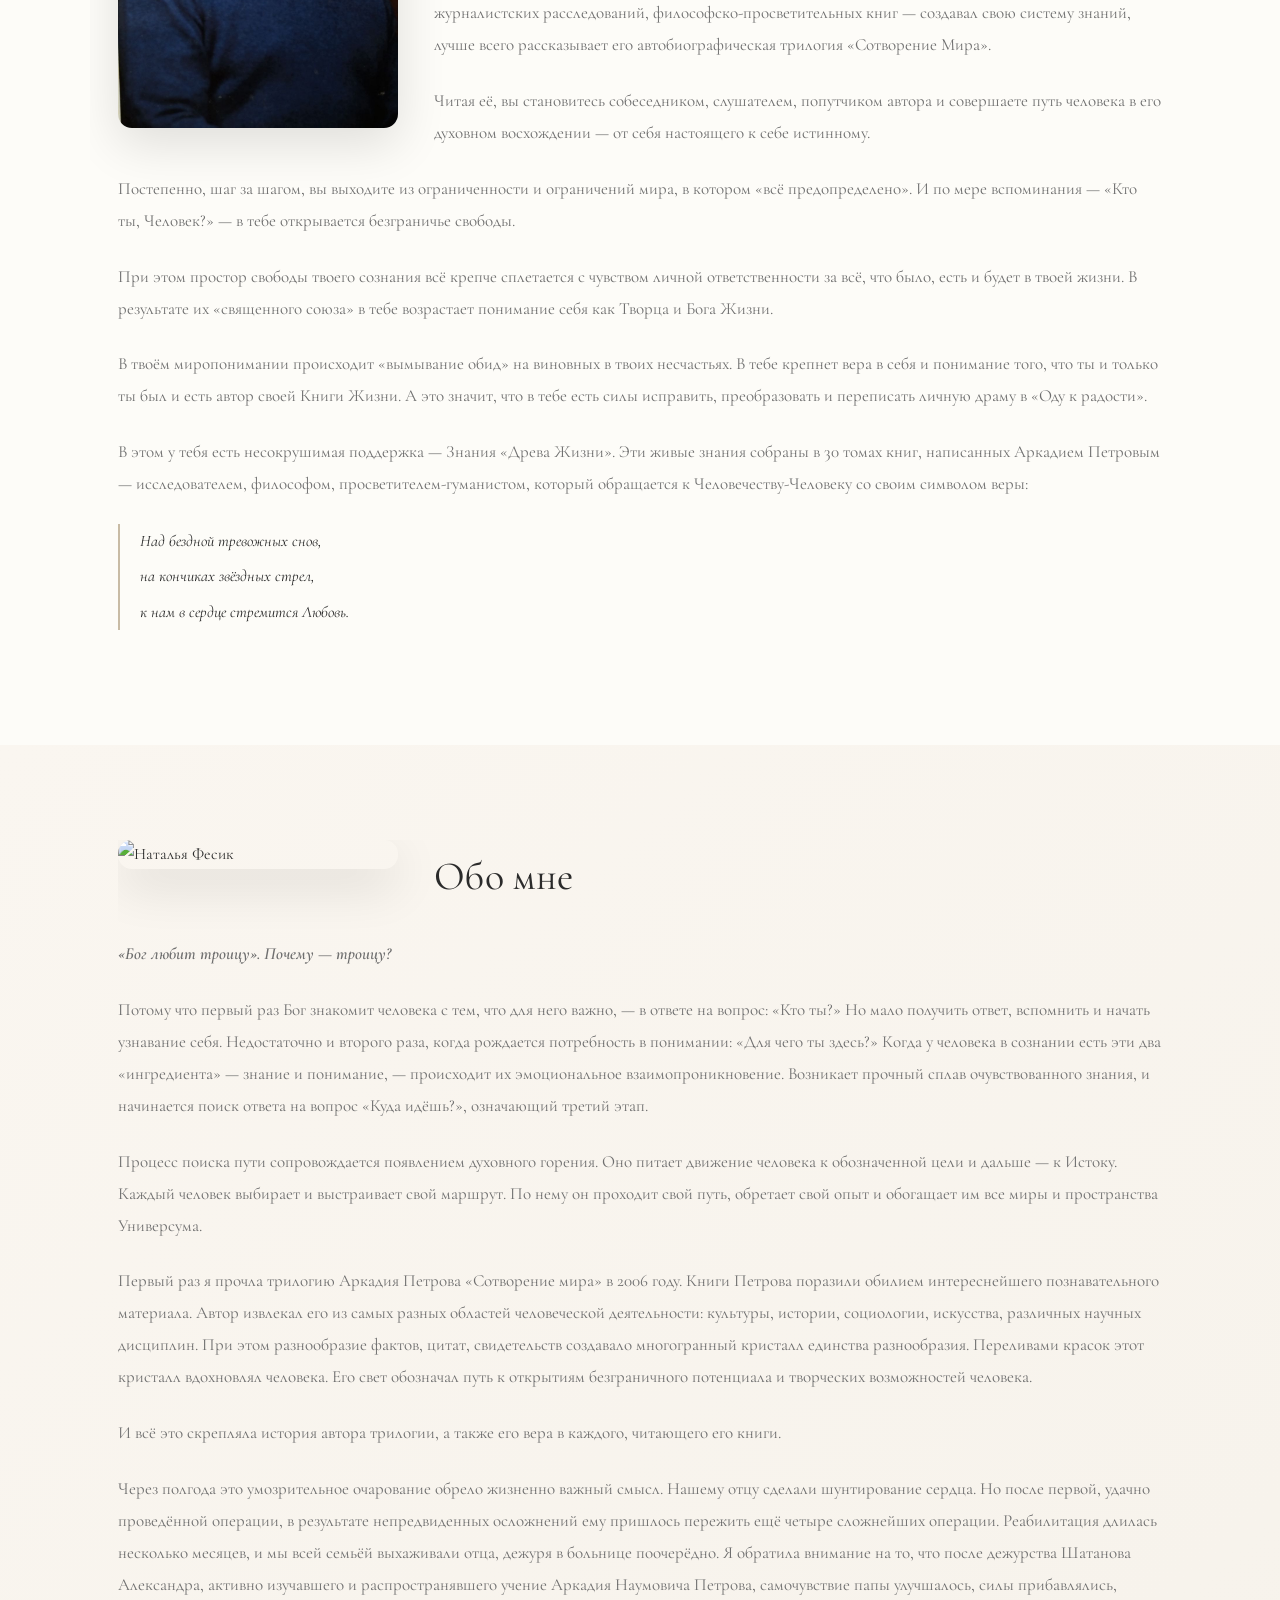
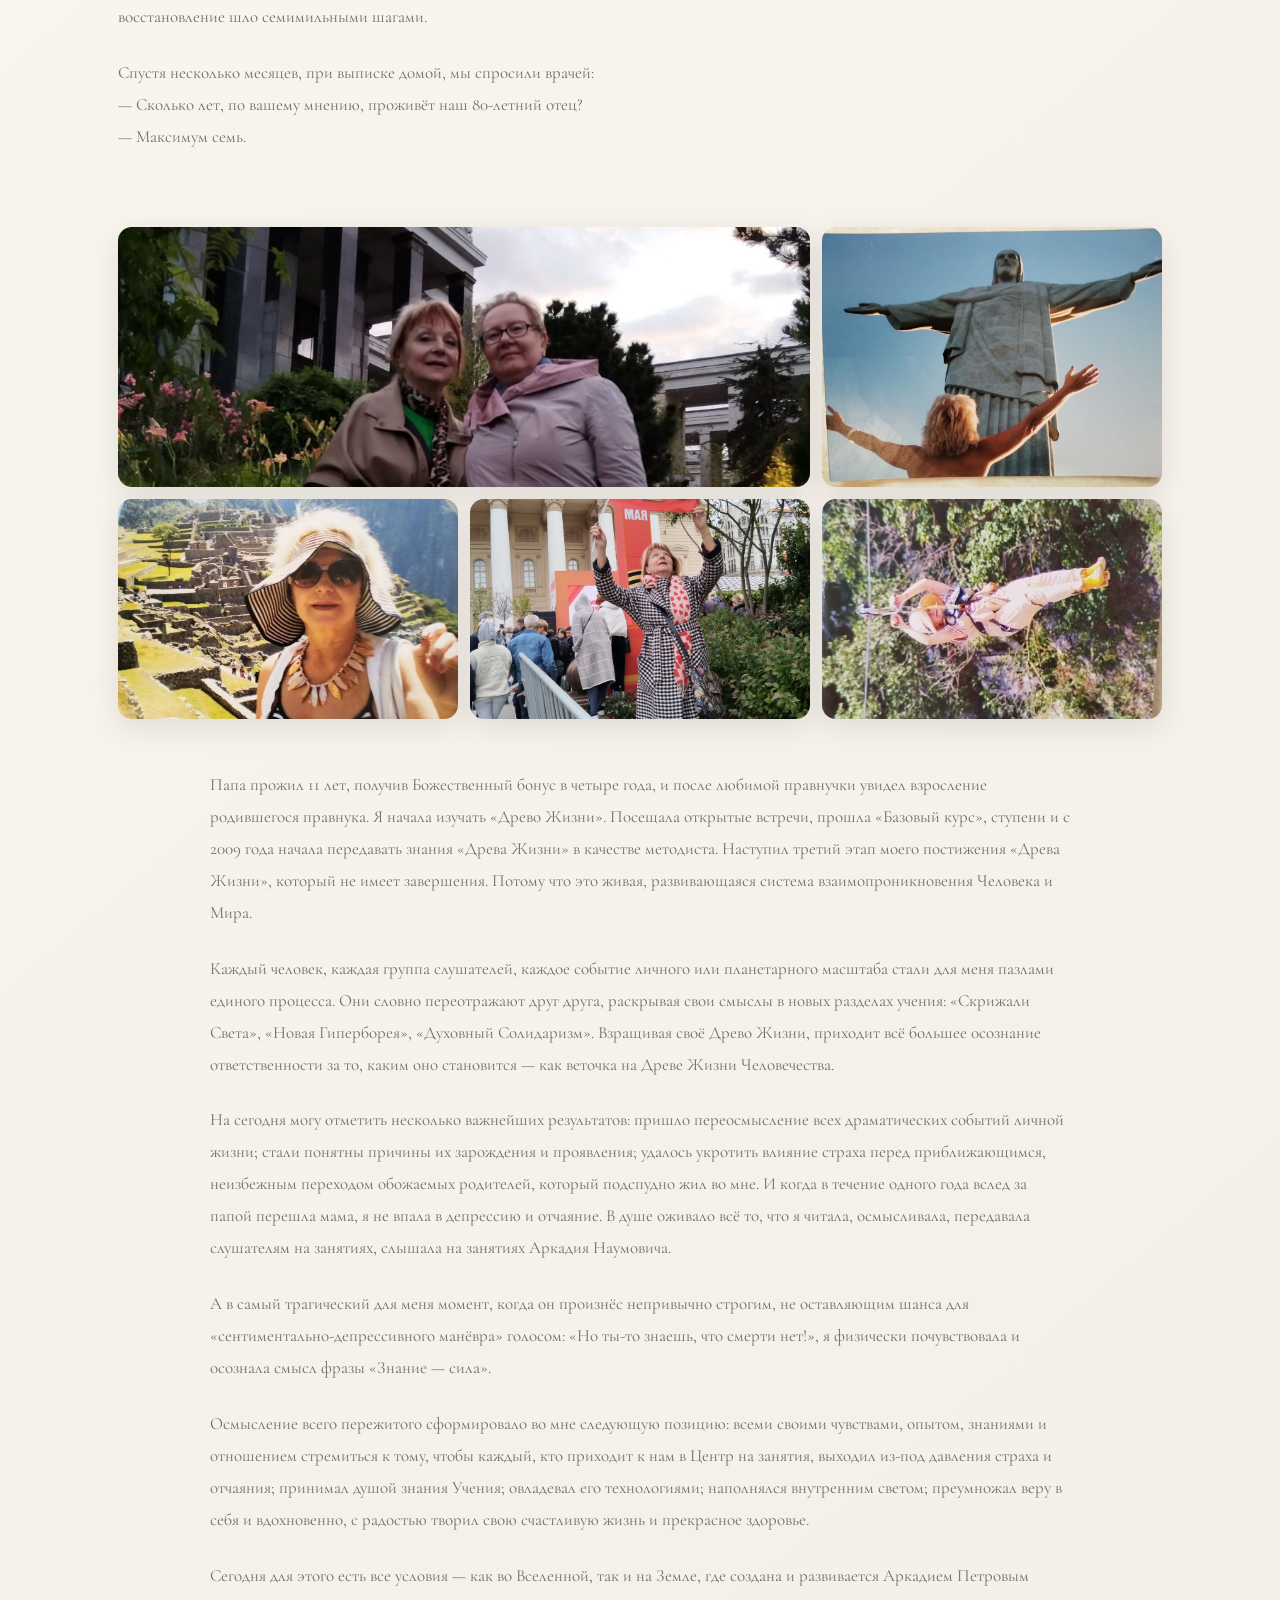
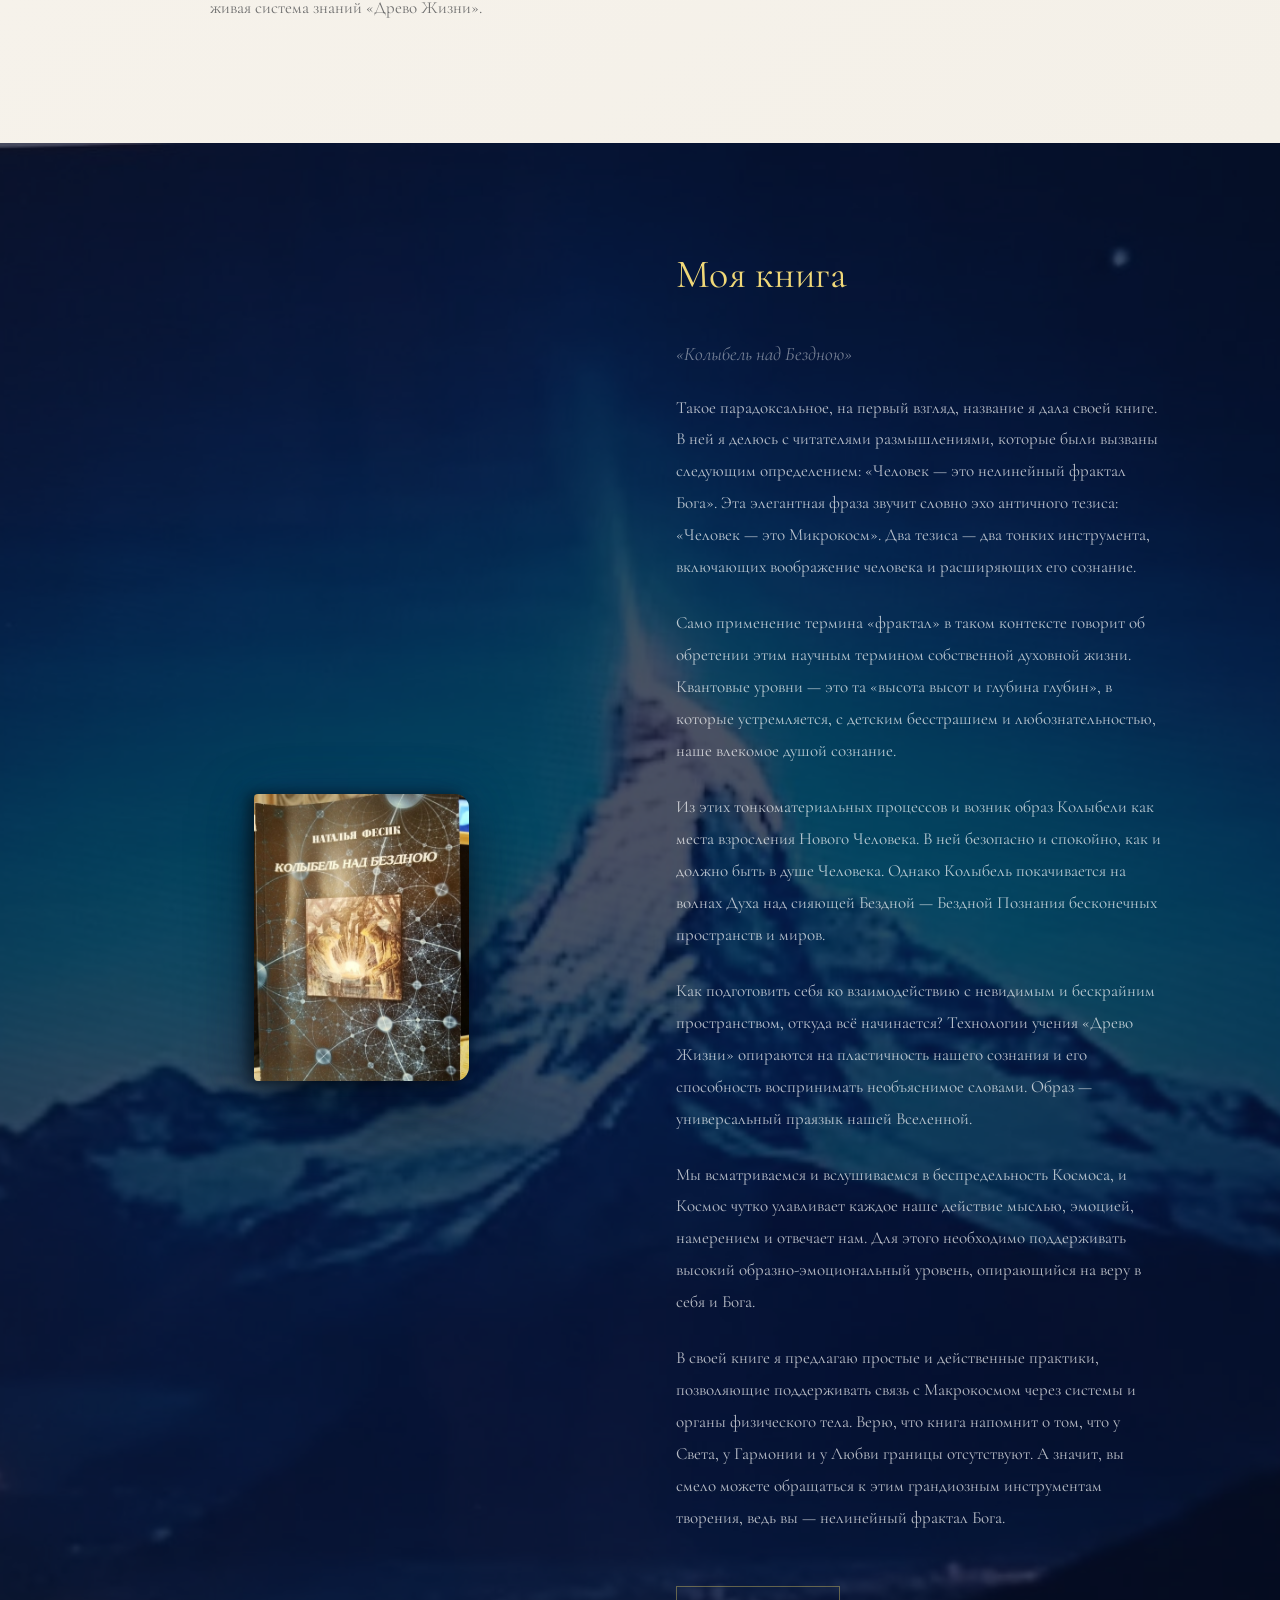
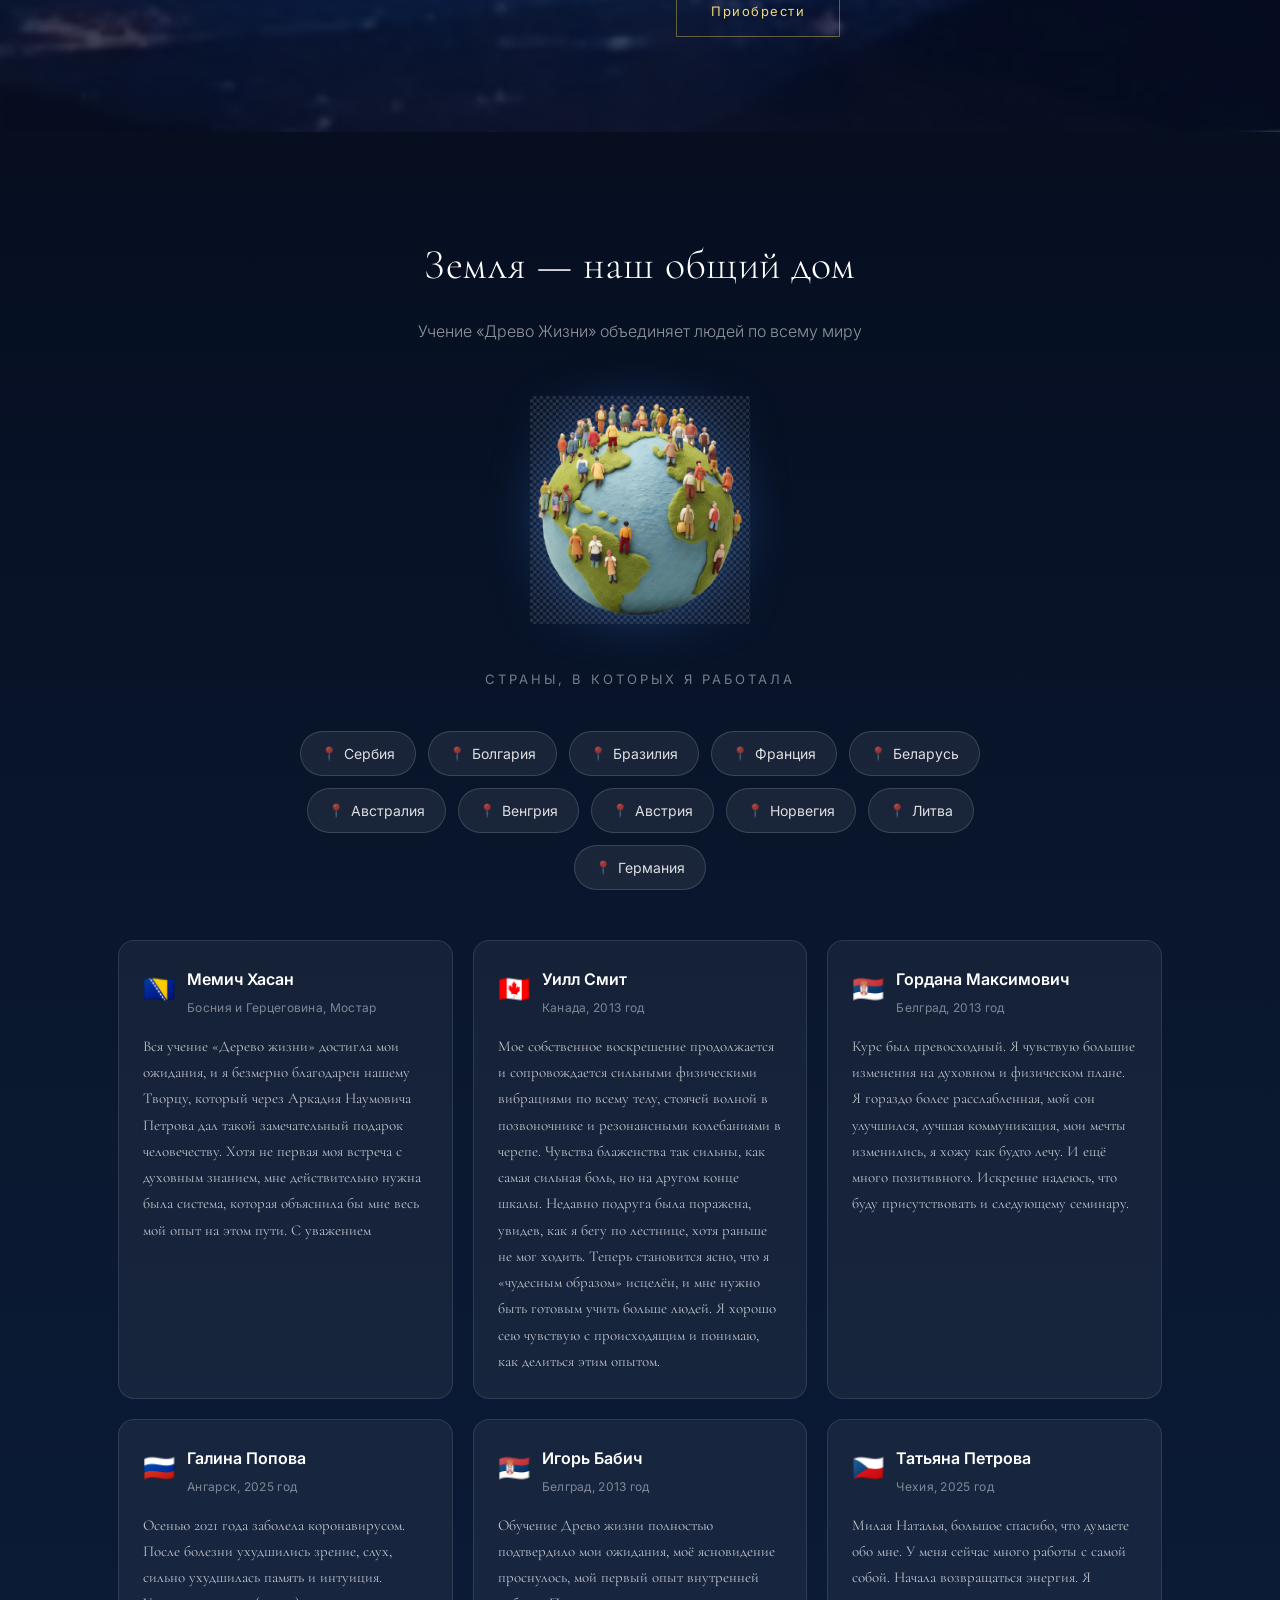
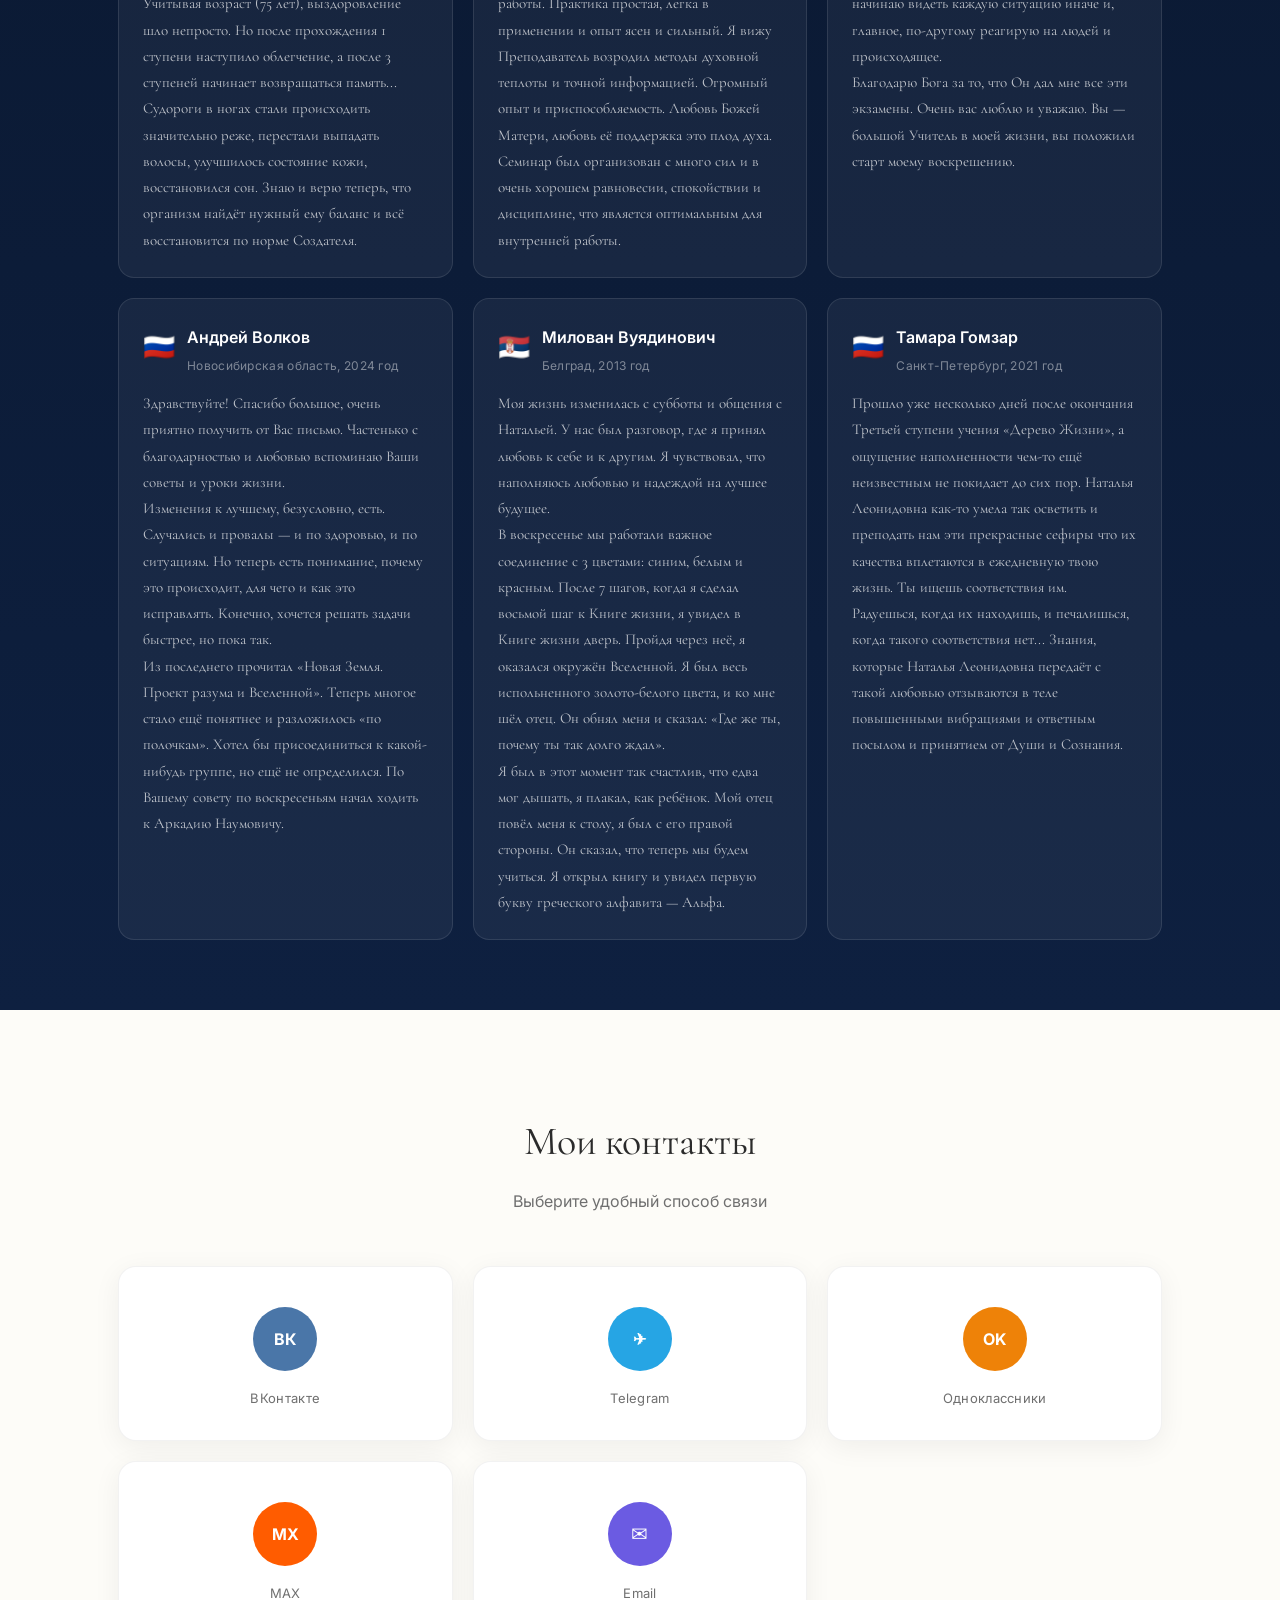
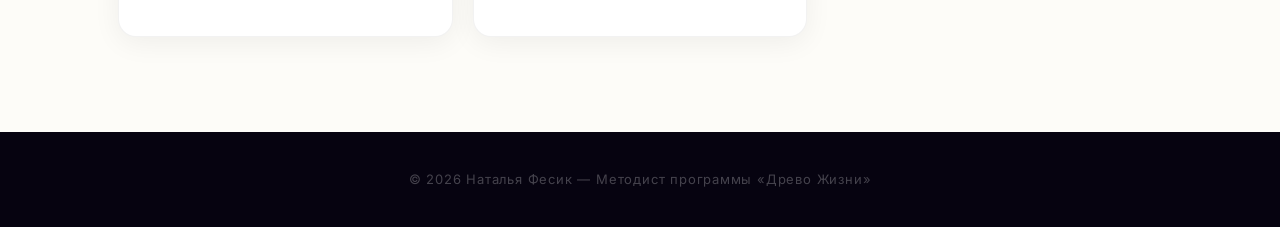
==== commit 330e4e89: "Fix earth PNG with flood-fill, paragraph spacing in About Me - Flood-fill background removal from ea" ====
--- a/index.html
+++ b/index.html
@@ -337,7 +337,7 @@
 		</div>
 
 		<!-- Continuation -->
-		<div style="margin-top:50px;max-width:860px;margin-left:auto;margin-right:auto;">
+		<div class="text-block" style="margin-top:50px;max-width:860px;margin-left:auto;margin-right:auto;">
 			<p>Папа прожил 11 лет, получив Божественный бонус в четыре года, и после любимой правнучки увидел взросление родившегося правнука. Я начала изучать «Древо Жизни». Посещала открытые встречи, прошла «Базовый курс», ступени и с 2009 года начала передавать знания «Древа Жизни» в качестве методиста. Наступил третий этап моего постижения «Древа Жизни», который не имеет завершения. Потому что это живая, развивающаяся система взаимопроникновения Человека и Мира.</p>
 			<p>Каждый человек, каждая группа слушателей, каждое событие личного или планетарного масштаба стали для меня пазлами единого процесса. Они словно переотражают друг друга, раскрывая свои смыслы в новых разделах учения: «Скрижали Света», «Новая Гиперборея», «Духовный Солидаризм». Взращивая своё Древо Жизни, приходит всё большее осознание ответственности за то, каким оно становится — как веточка на Древе Жизни Человечества.</p>
 			<p>На сегодня могу отметить несколько важнейших результатов: пришло переосмысление всех драматических событий личной жизни; стали понятны причины их зарождения и проявления; удалось укротить влияние страха перед приближающимся, неизбежным переходом обожаемых родителей, который подспудно жил во мне. И когда в течение одного года вслед за папой перешла мама, я не впала в депрессию и отчаяние. В душе оживало всё то, что я читала, осмысливала, передавала слушателям на занятиях, слышала на занятиях Аркадия Наумовича.</p>
--- a/style.css
+++ b/style.css
@@ -190,7 +190,7 @@
 .text-block p {
 	font-size: 17px;
 	color: var(--muted);
-	margin-bottom: 15px;
+	margin-bottom: 24px;
 	line-height: 1.88;
 }
 
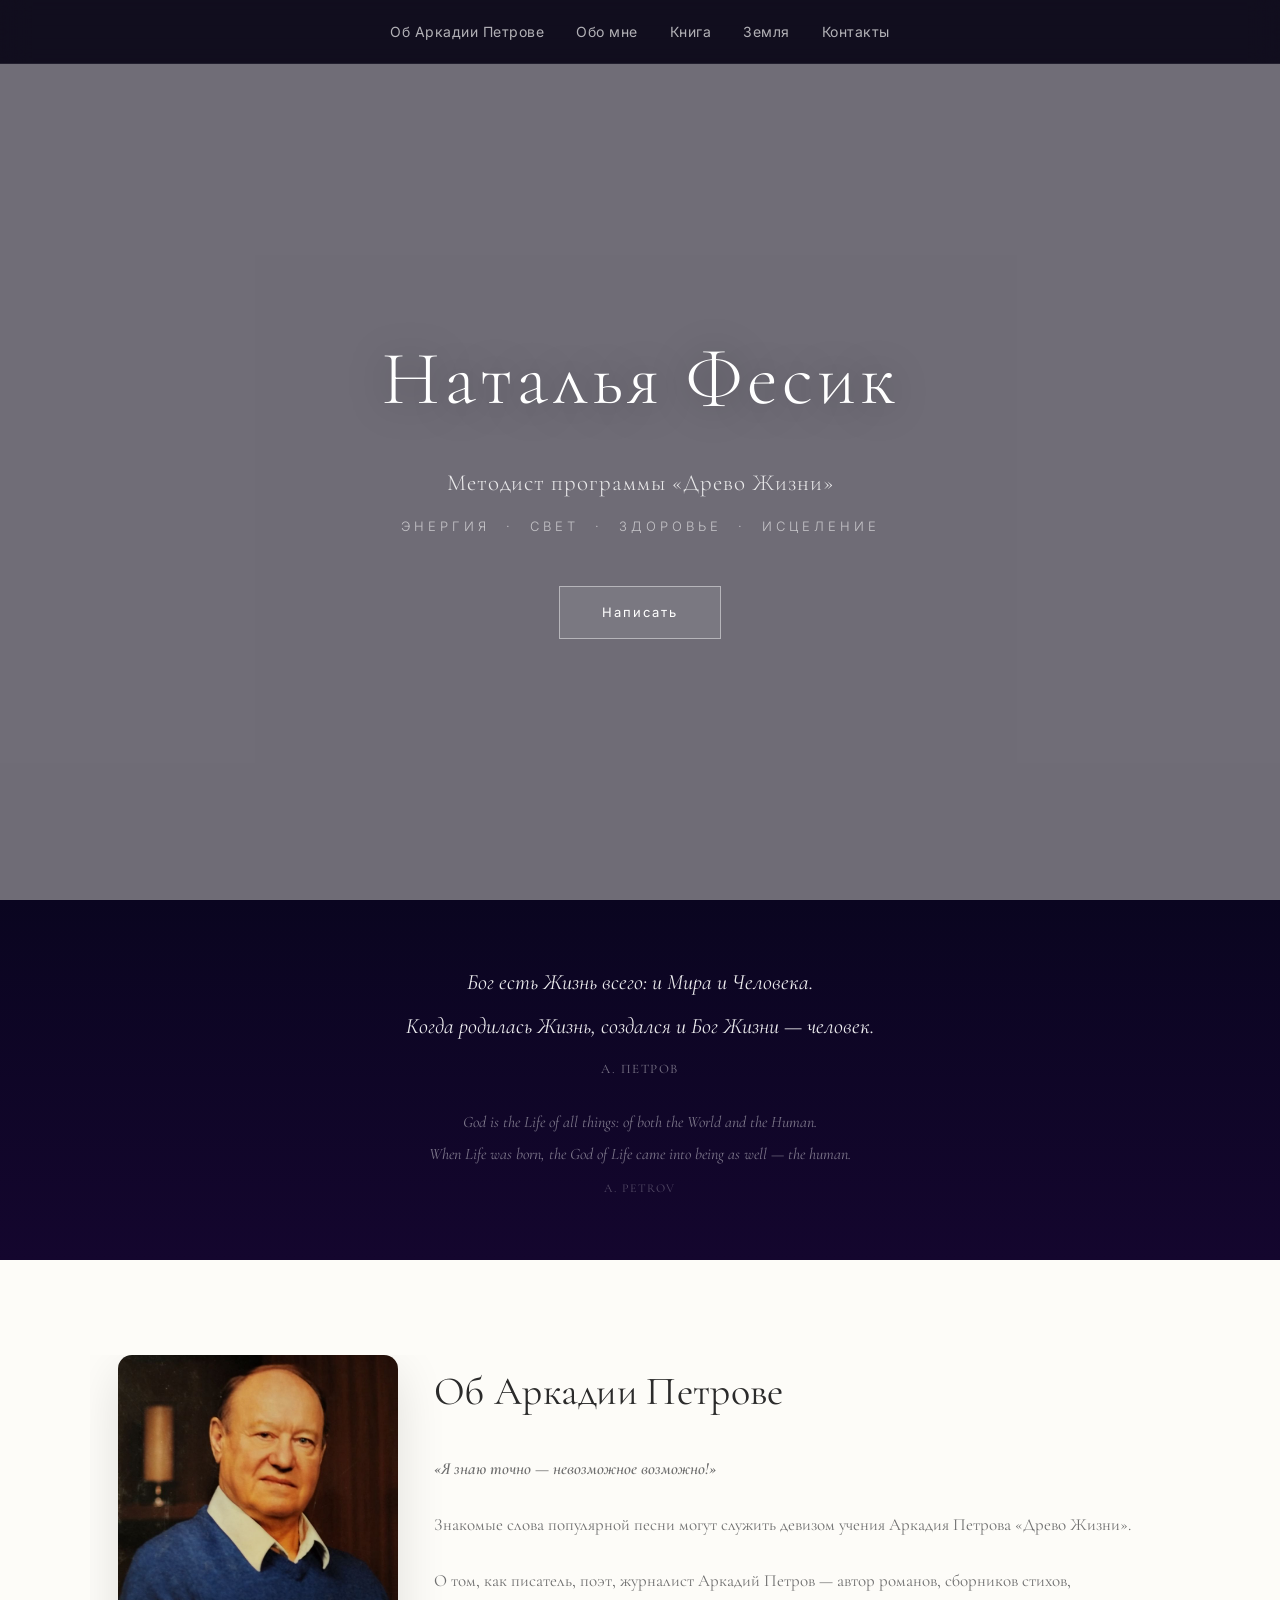
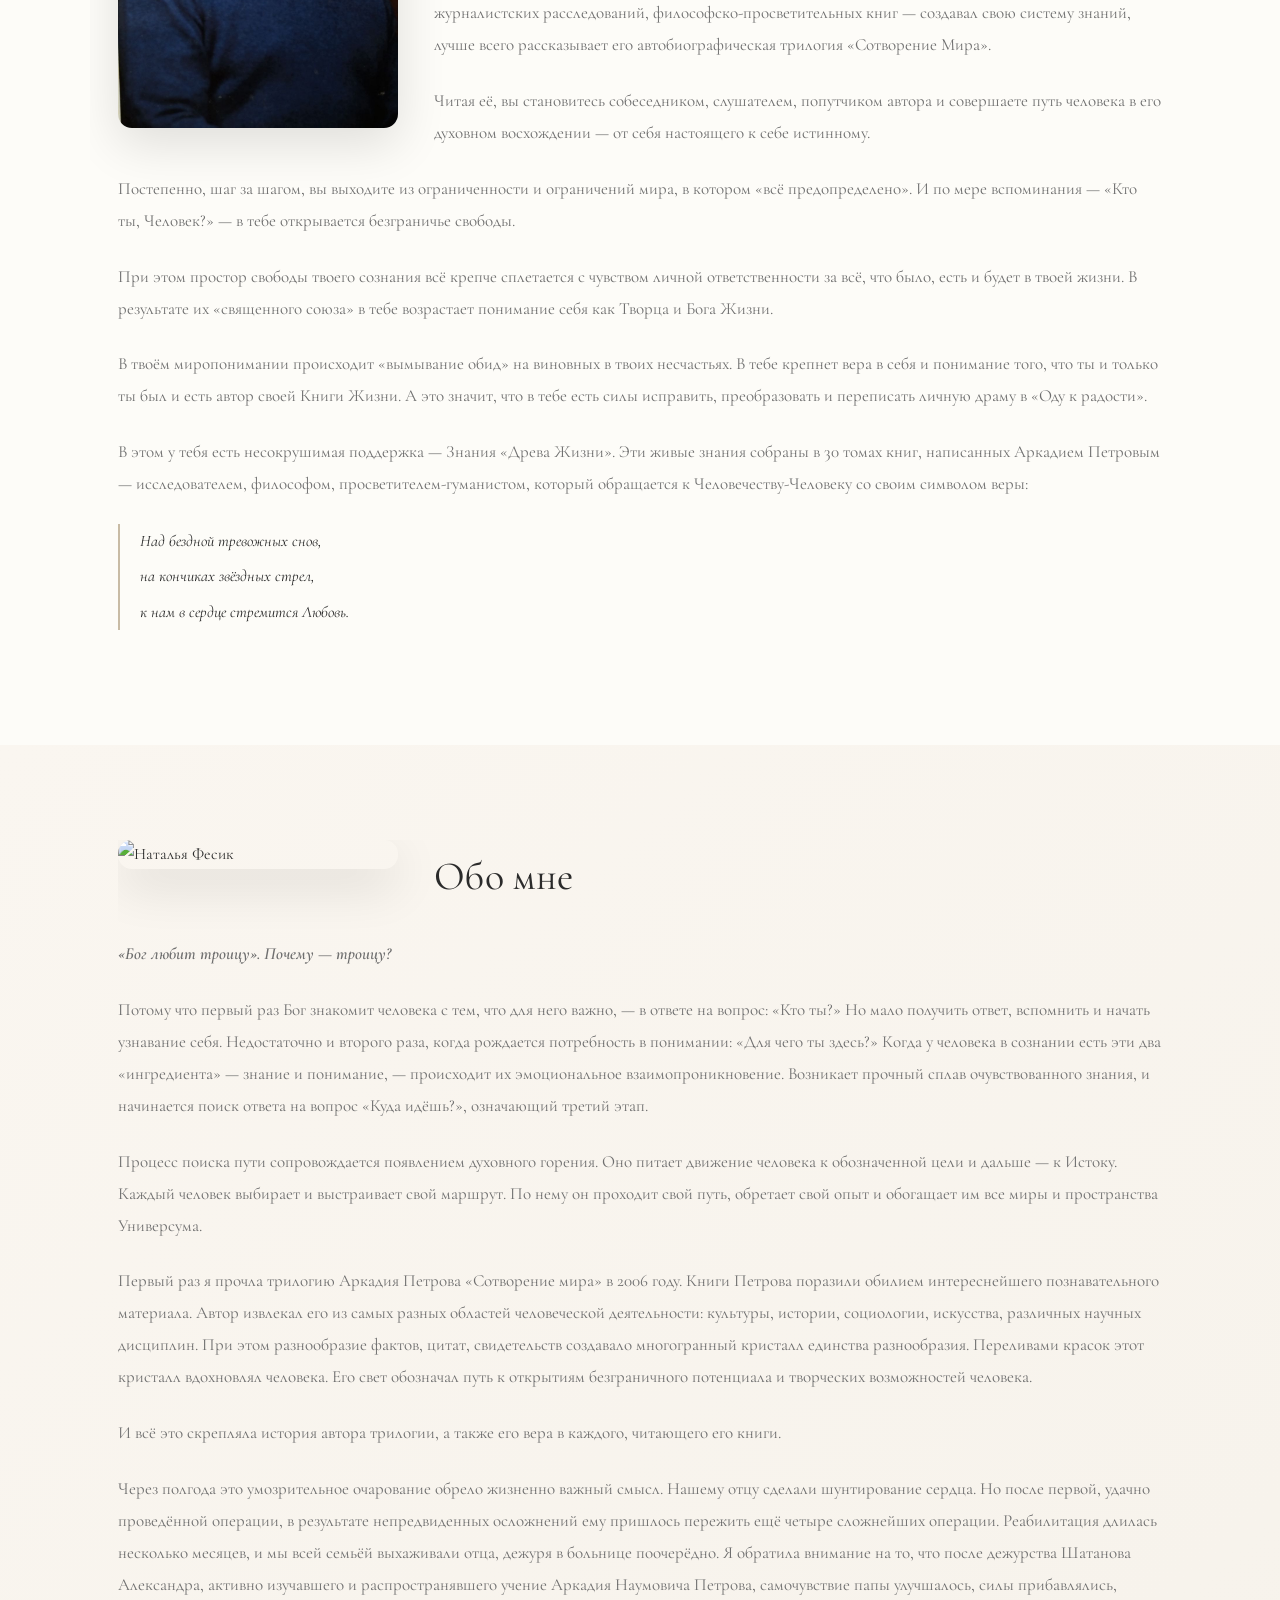
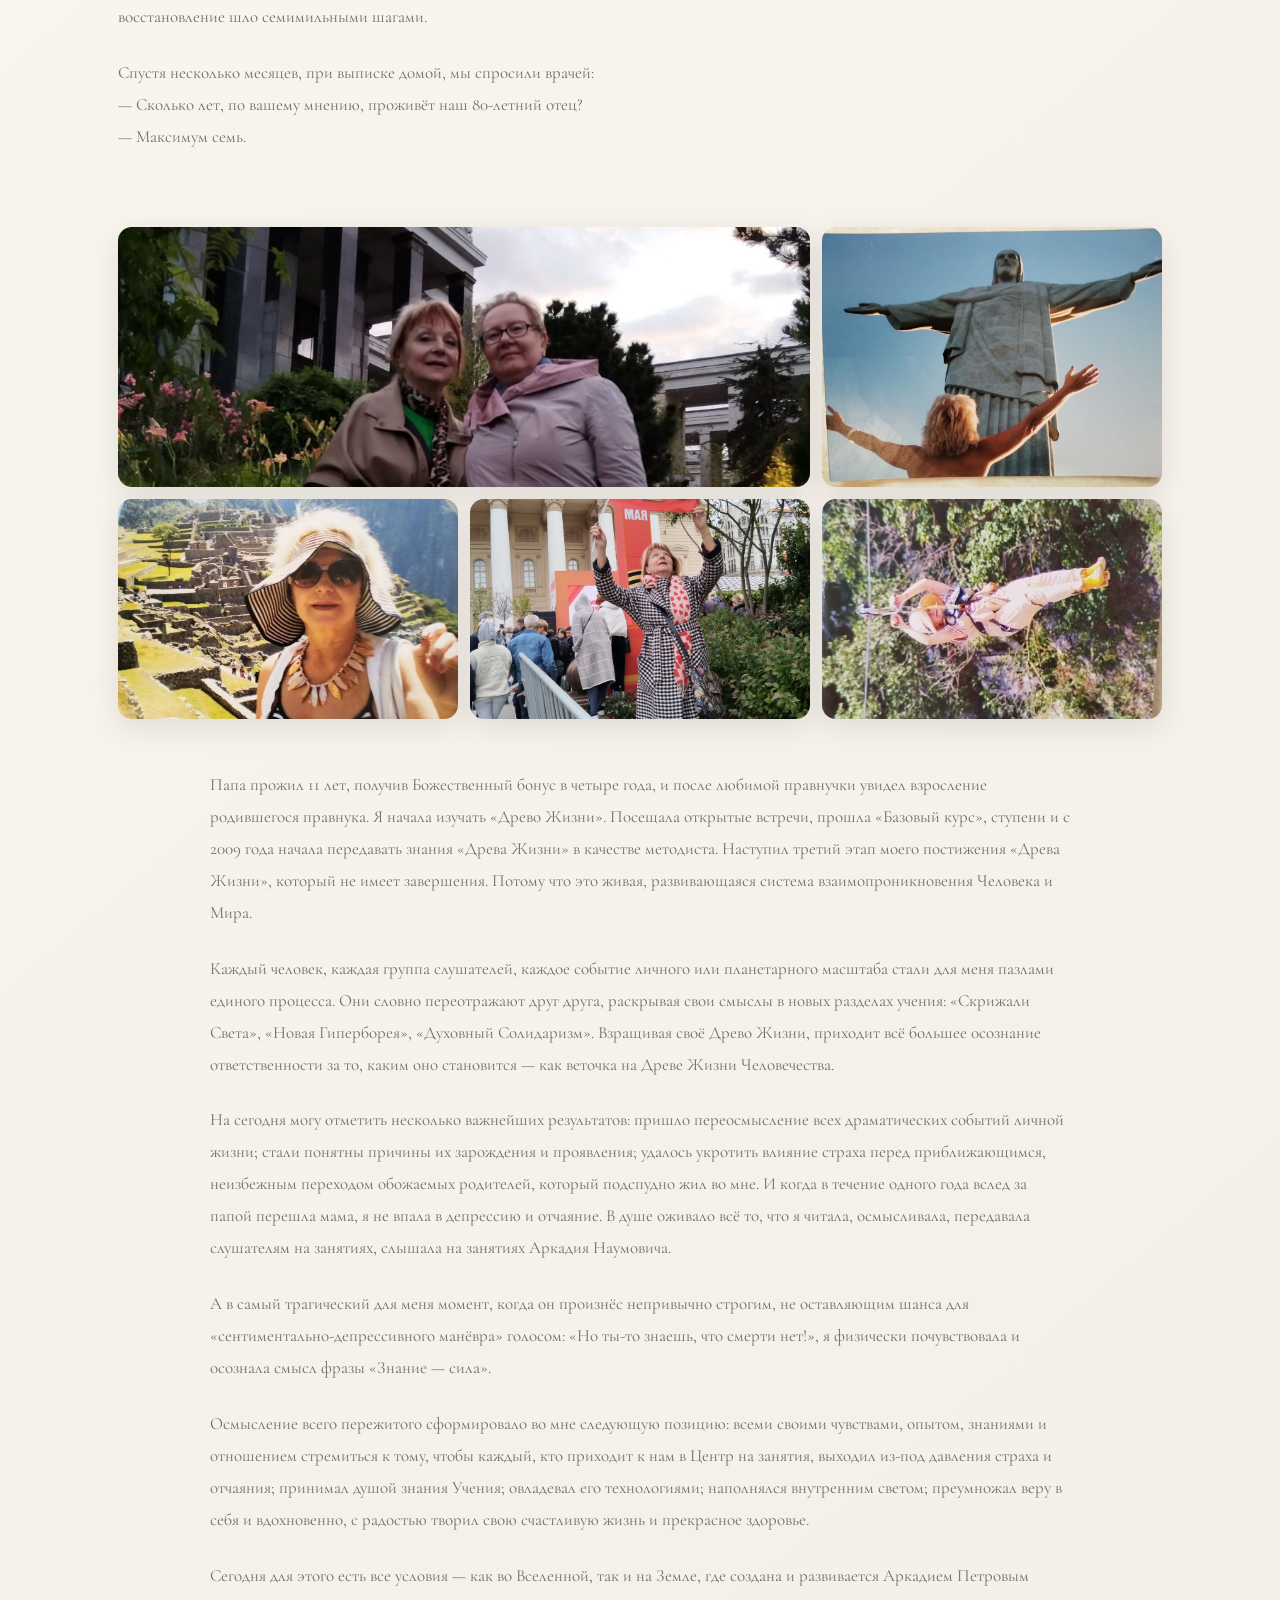
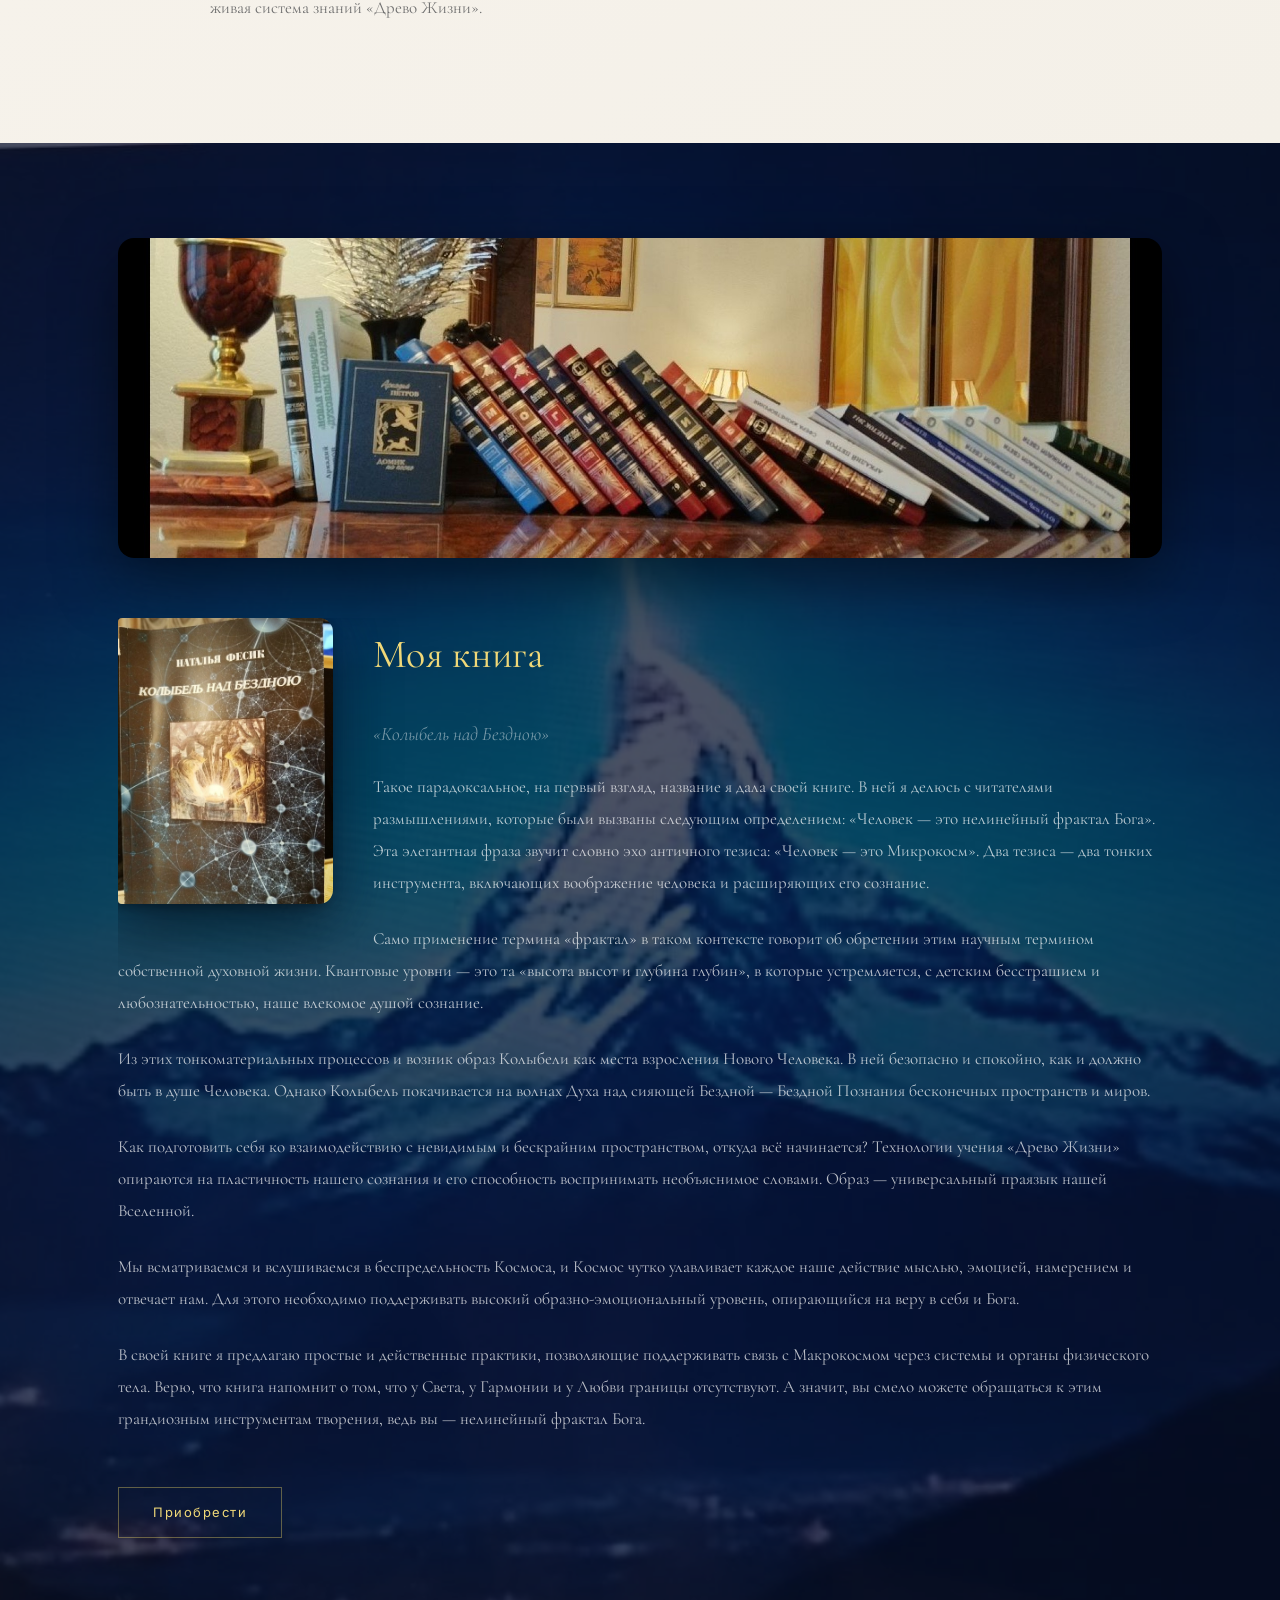
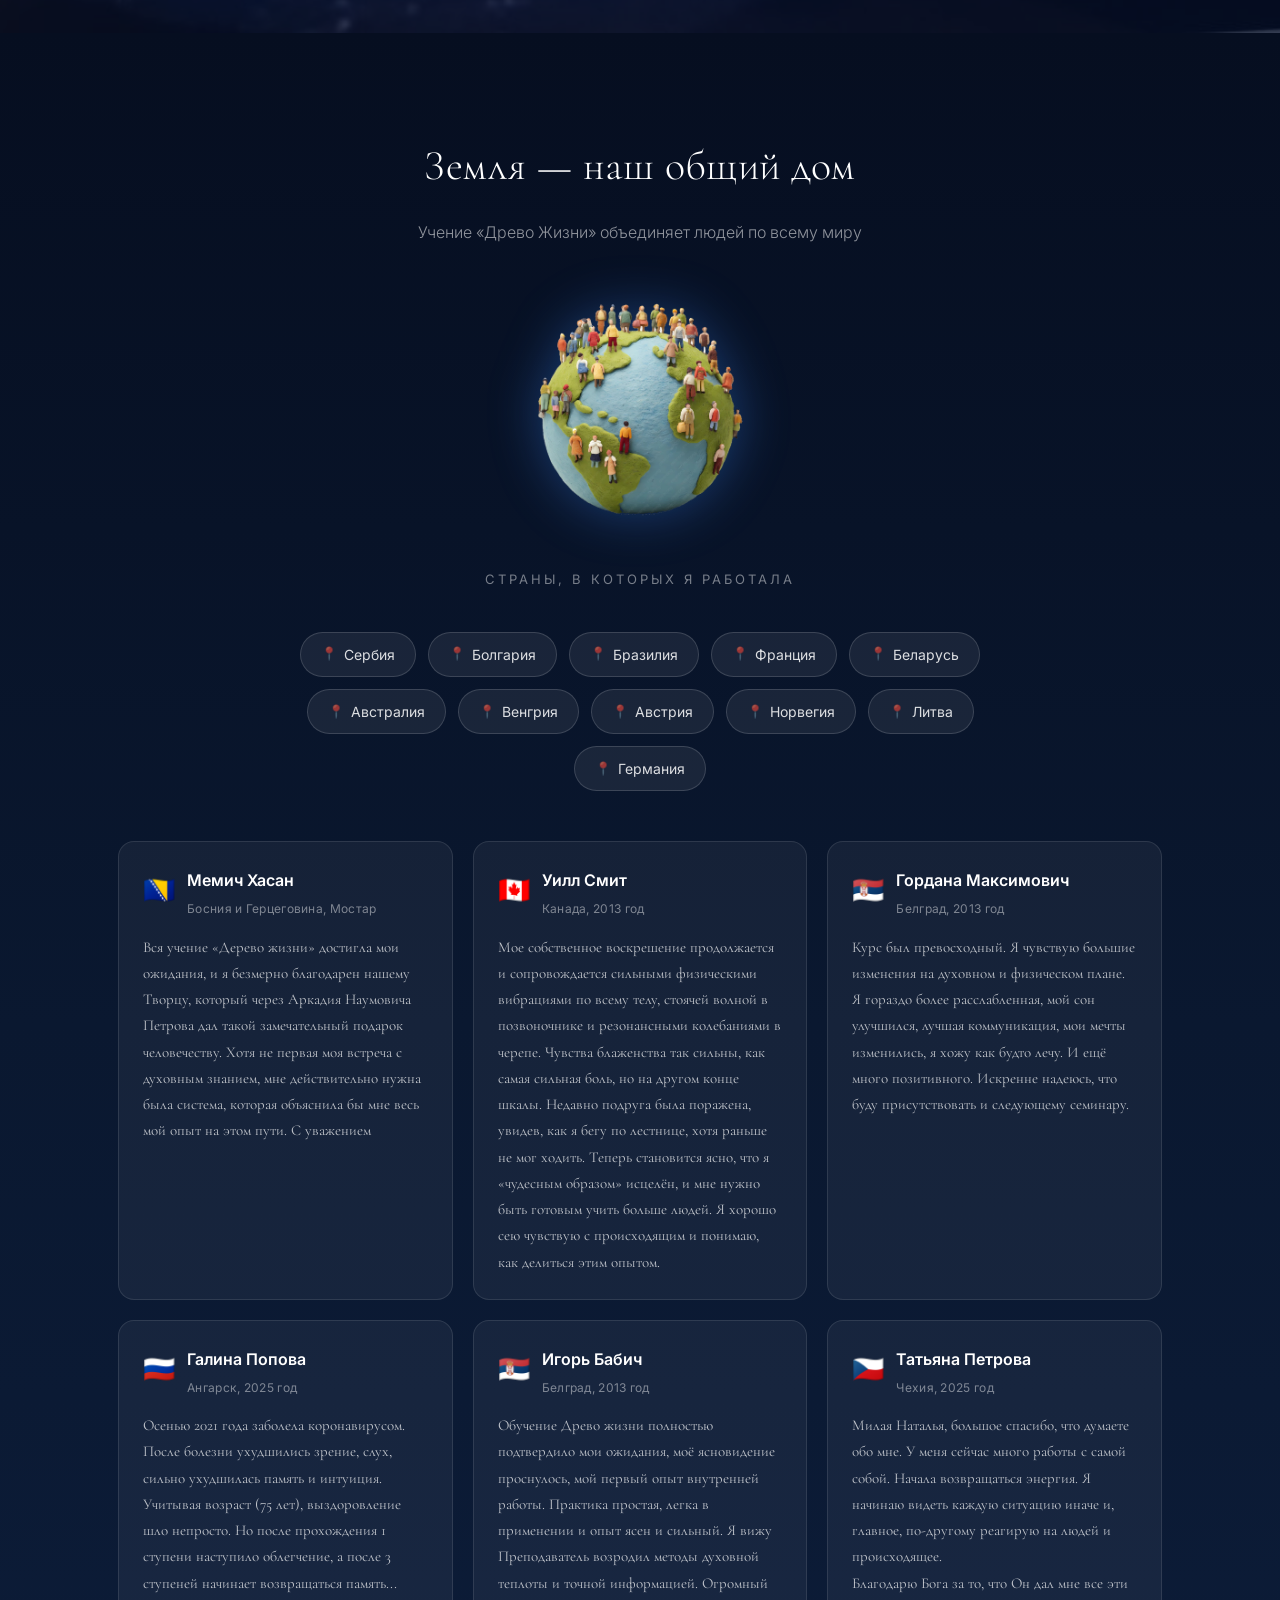
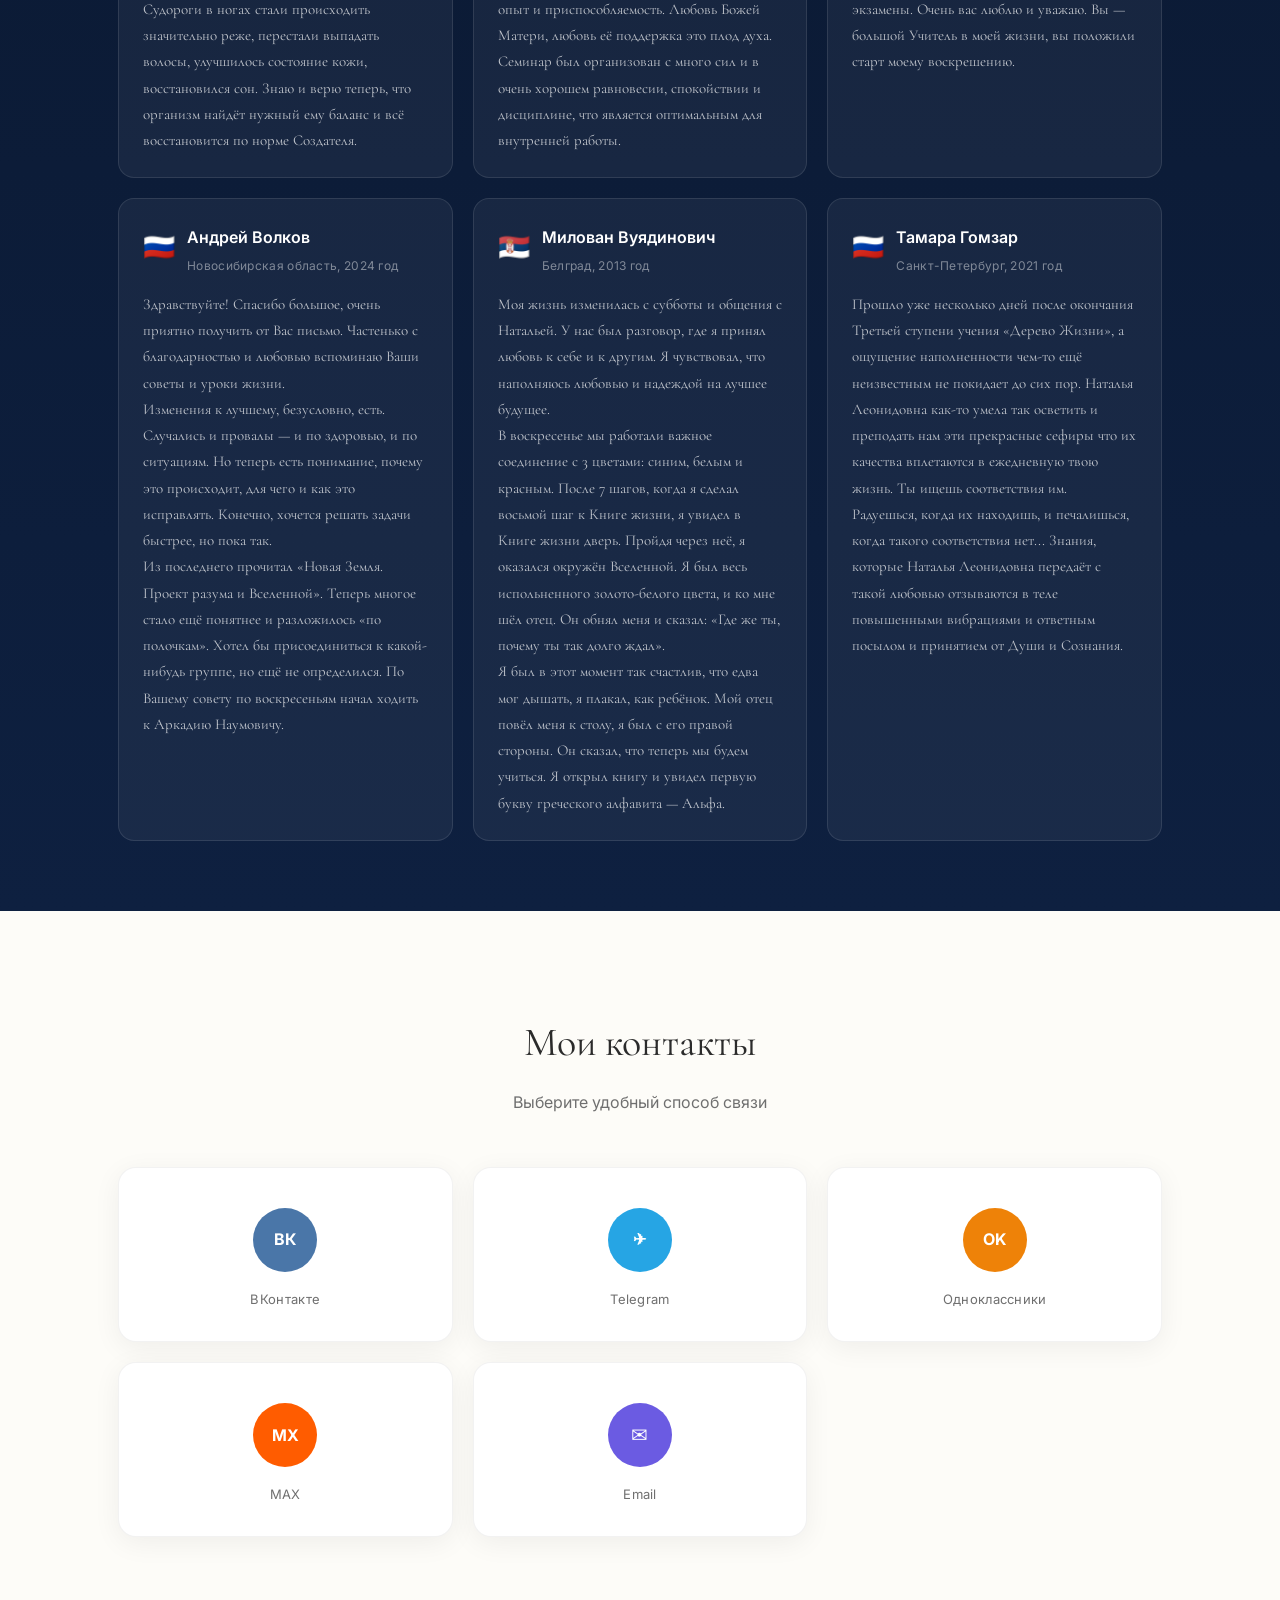
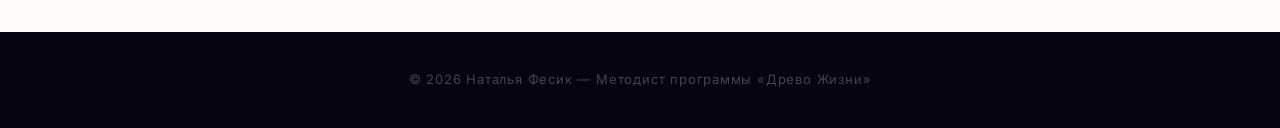
==== commit 99c726f5: "New earth globe, books shelf photo, book section float layout - Replace earth.png with clean transpa" ====
--- a/index.html
+++ b/index.html
@@ -352,11 +352,10 @@
 <section id="book" class="section-book-v2">
 	<img src="img/mountain.png" alt="" class="mountain-photo">
 	<div class="overlay"></div>
-	<div class="container two-col">
-		<div class="book-wrap">
-			<img src="img/book-cover.png" alt="Колыбель над Бездною — Наталья Фесик" class="book-cover-real">
-		</div>
-		<div class="text-block light">
+	<div class="container" style="position:relative;z-index:1;">
+		<img src="img/books-shelf.jpg" alt="Книги Аркадия Петрова" style="width:100%;max-height:320px;object-fit:cover;object-position:center 40%;border-radius:16px;margin-bottom:50px;box-shadow:0 20px 60px rgba(0,0,0,0.5);">
+		<div class="text-block light" style="overflow:hidden;">
+			<img src="img/book-cover.png" alt="Колыбель над Бездною — Наталья Фесик" class="book-cover-real" style="float:left;margin:0 40px 24px 0;">
 			<h2>Моя книга</h2>
 			<p class="book-subtitle">«Колыбель над Бездною»</p>
 			<p>Такое парадоксальное, на первый взгляд, название я дала своей книге. В ней я делюсь с читателями размышлениями, которые были вызваны следующим определением: «Человек — это нелинейный фрактал Бога». Эта элегантная фраза звучит словно эхо античного тезиса: «Человек — это Микрокосм». Два тезиса — два тонких инструмента, включающих воображение человека и расширяющих его сознание.</p>
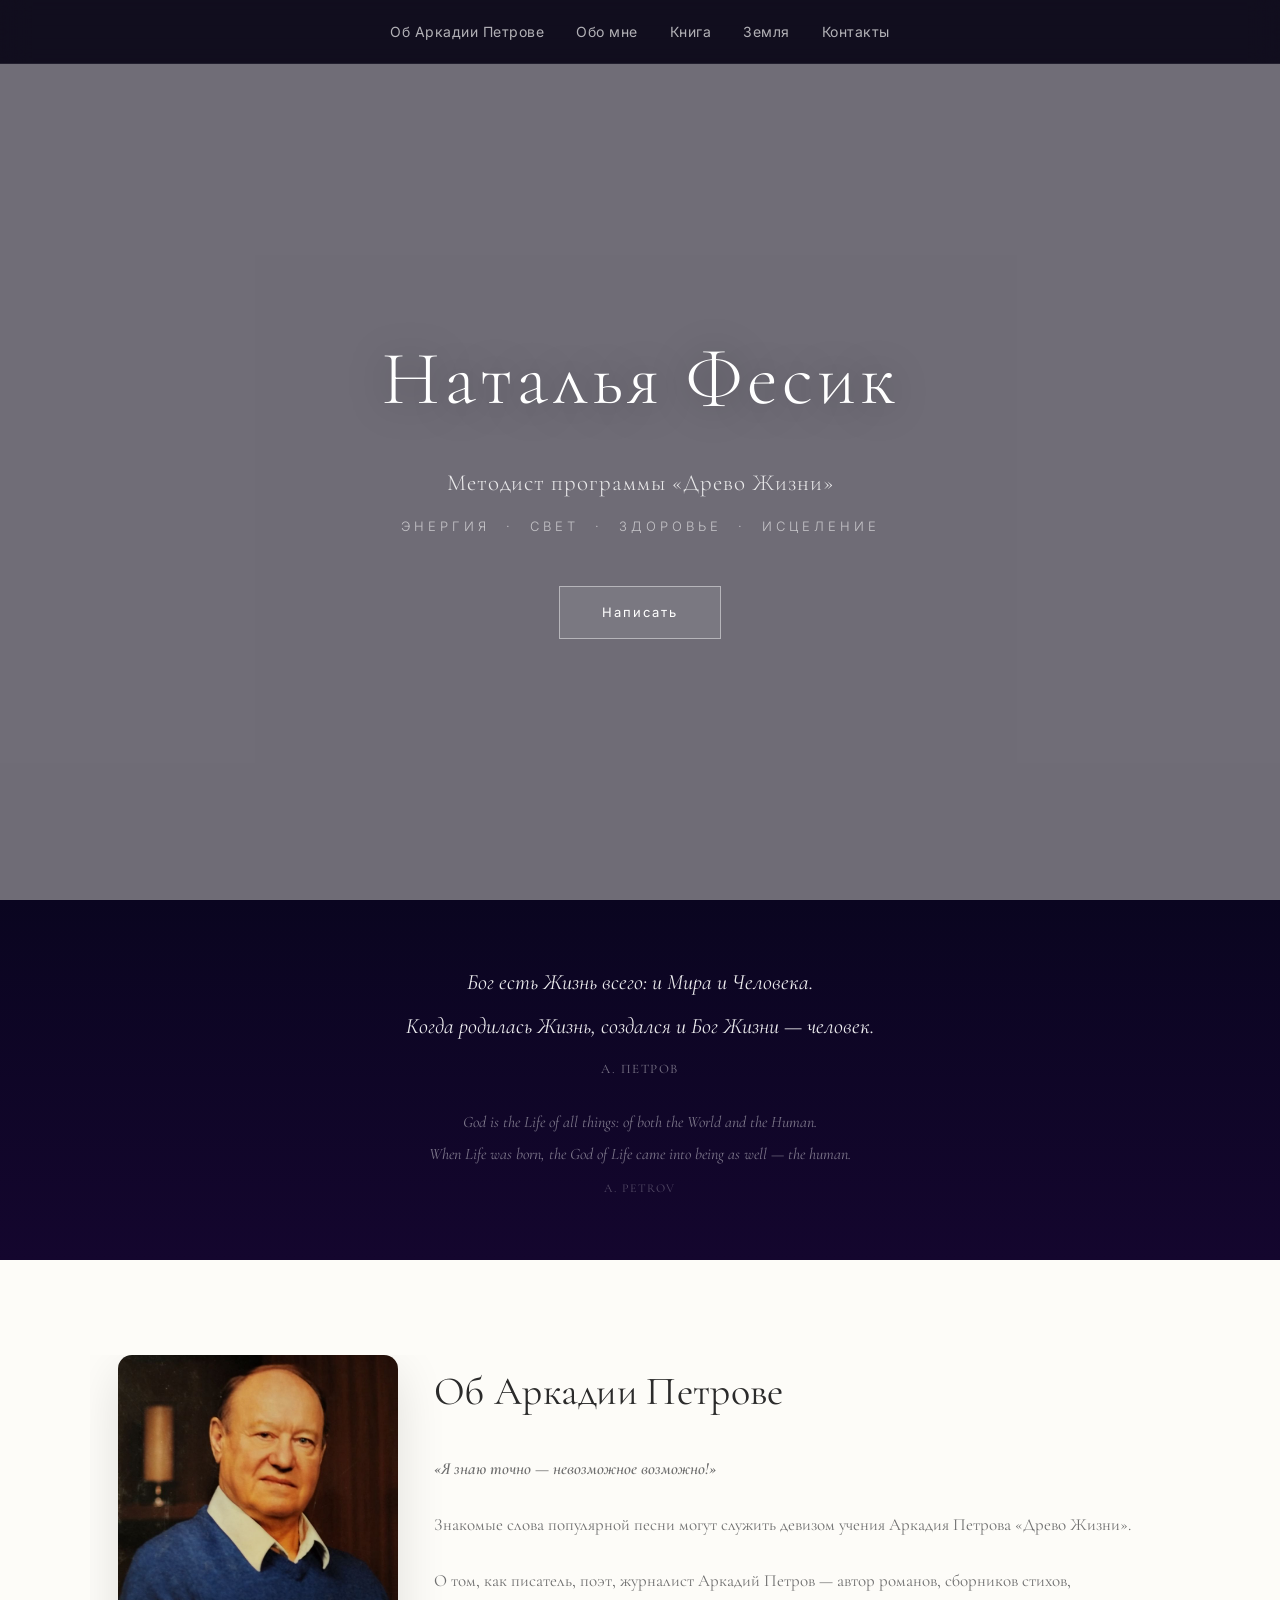
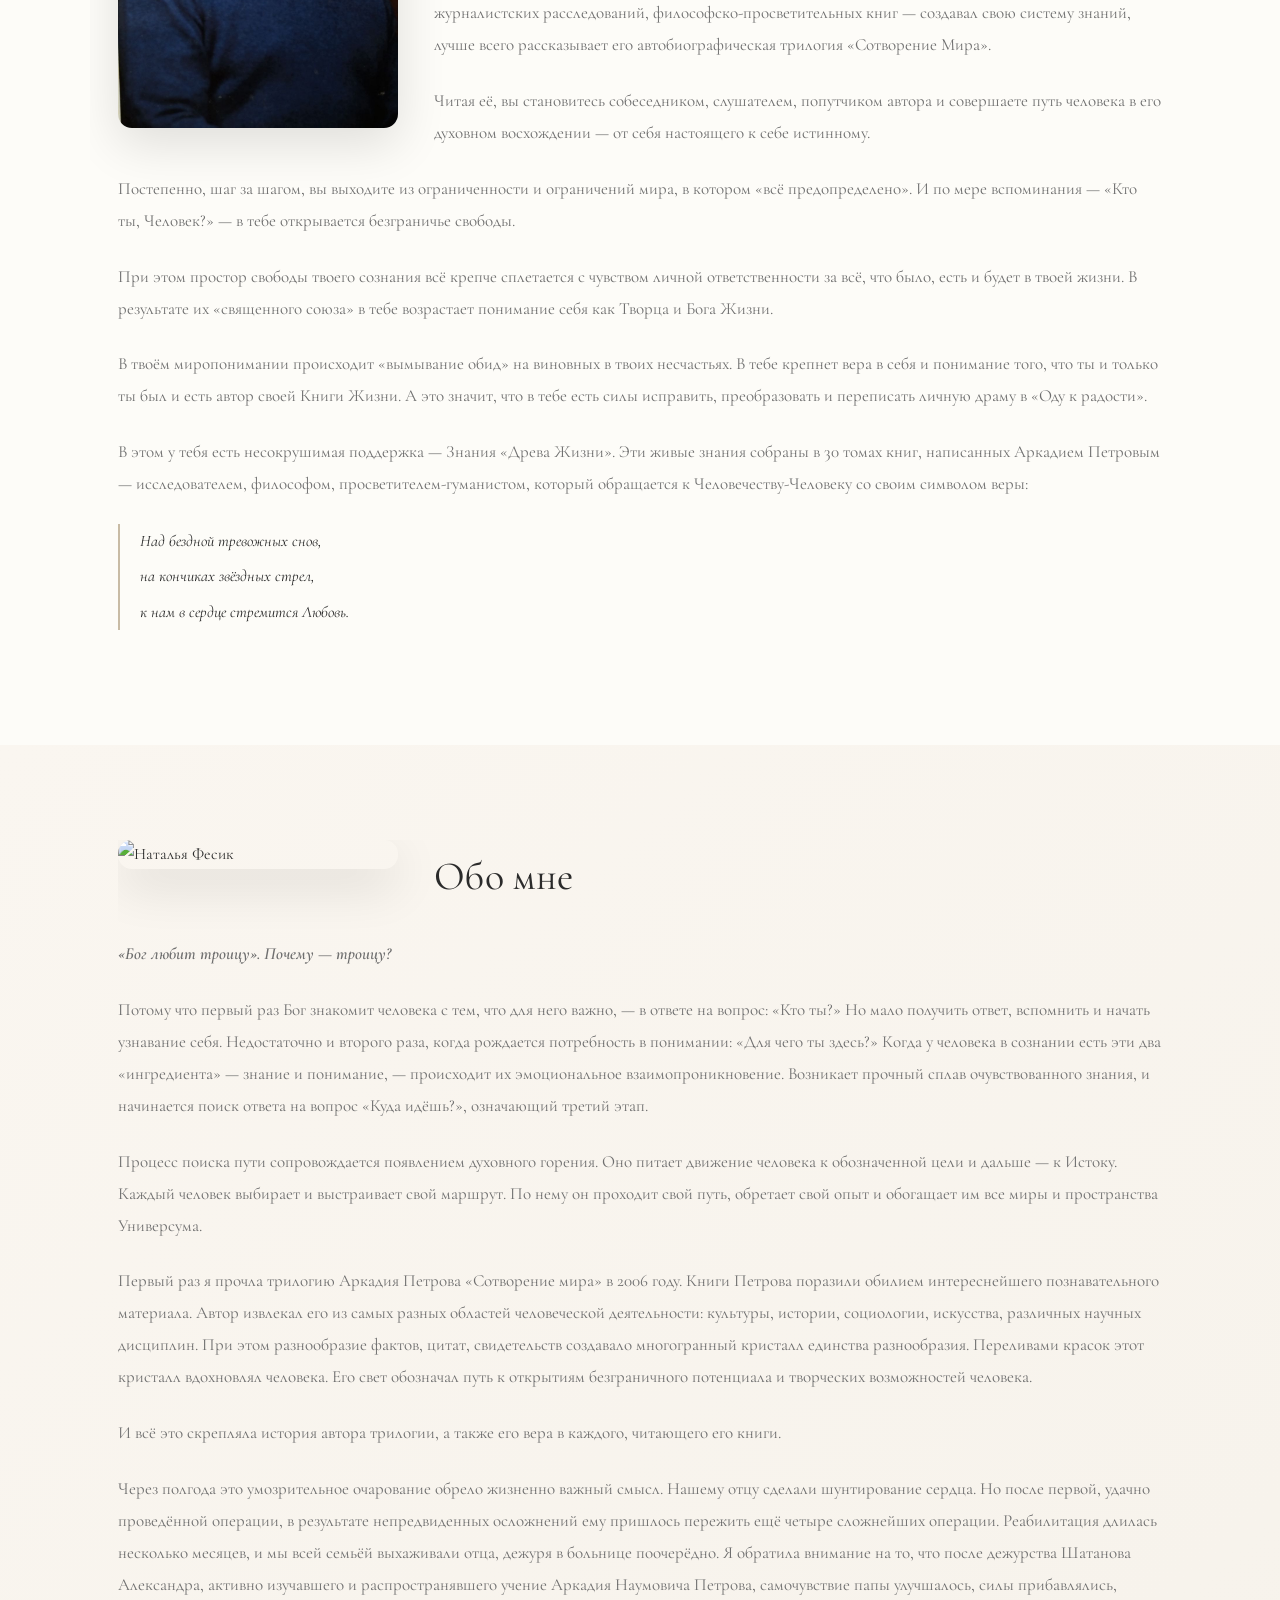
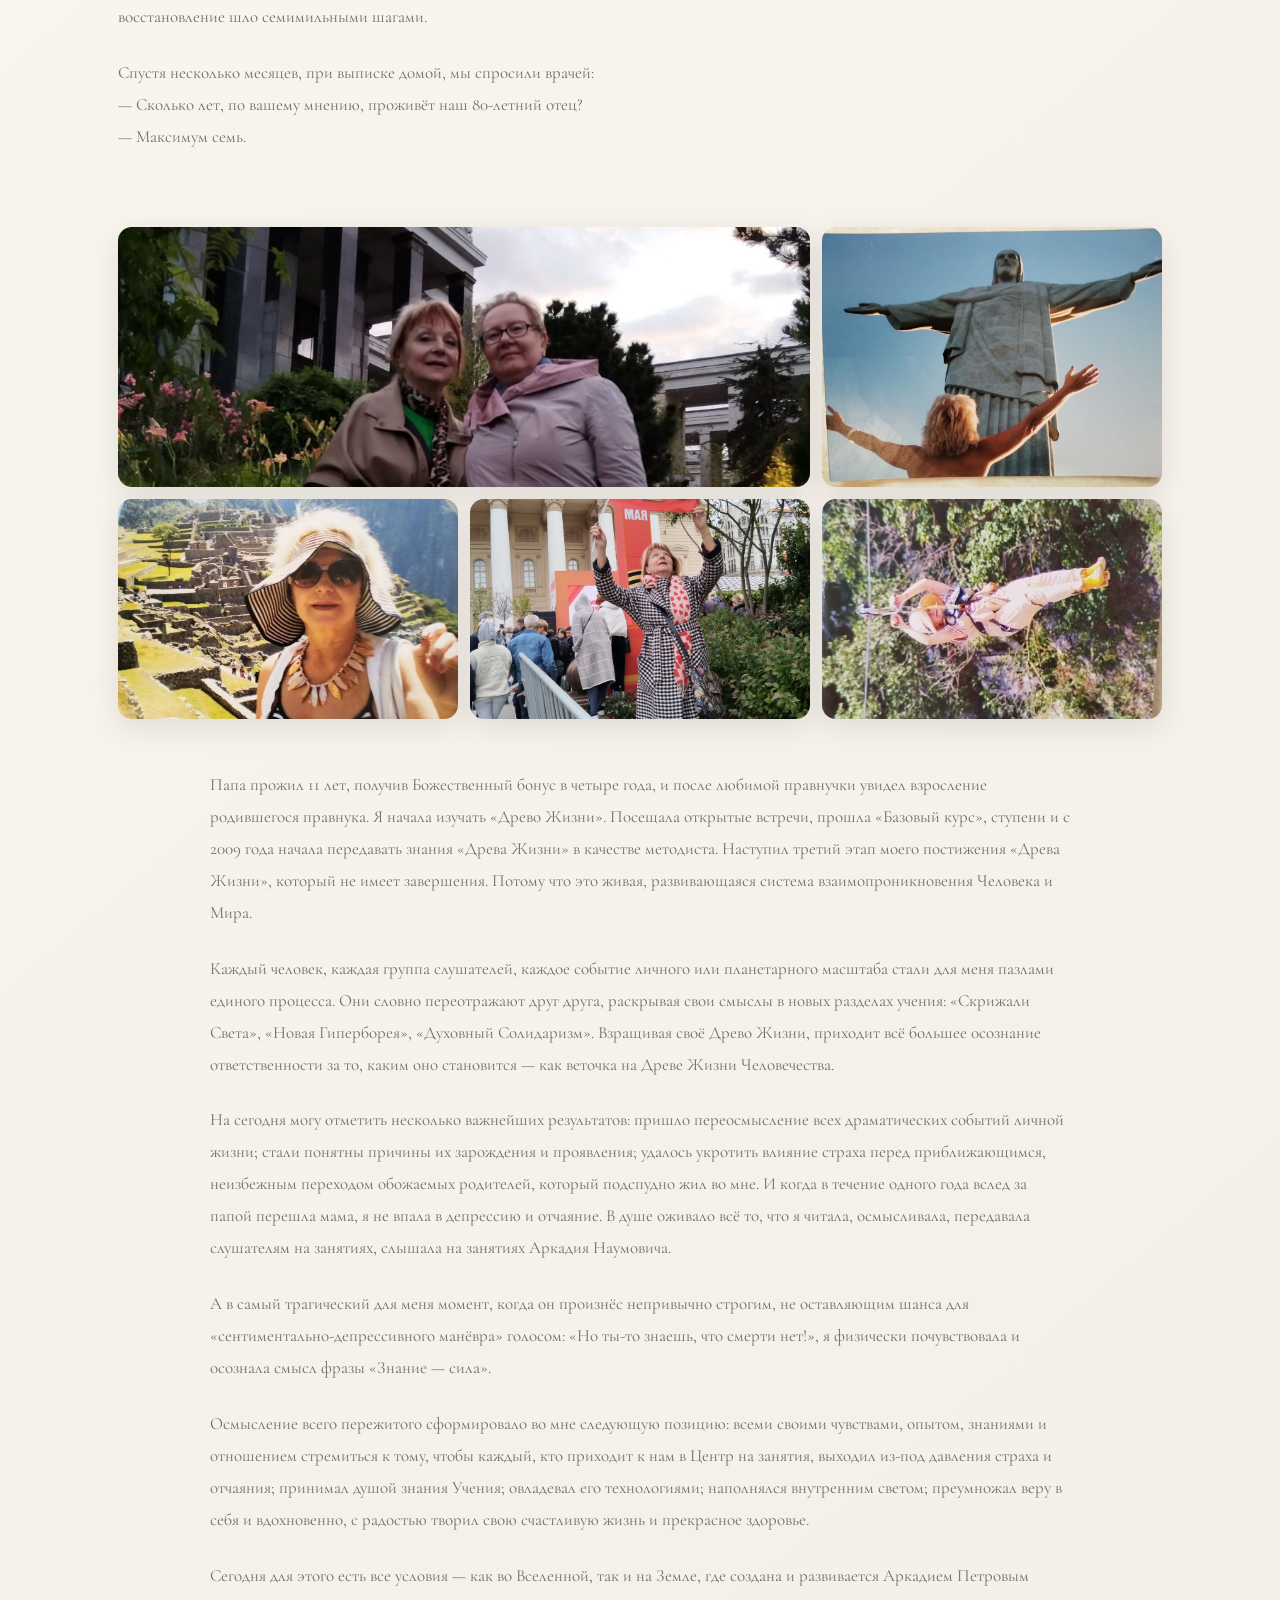
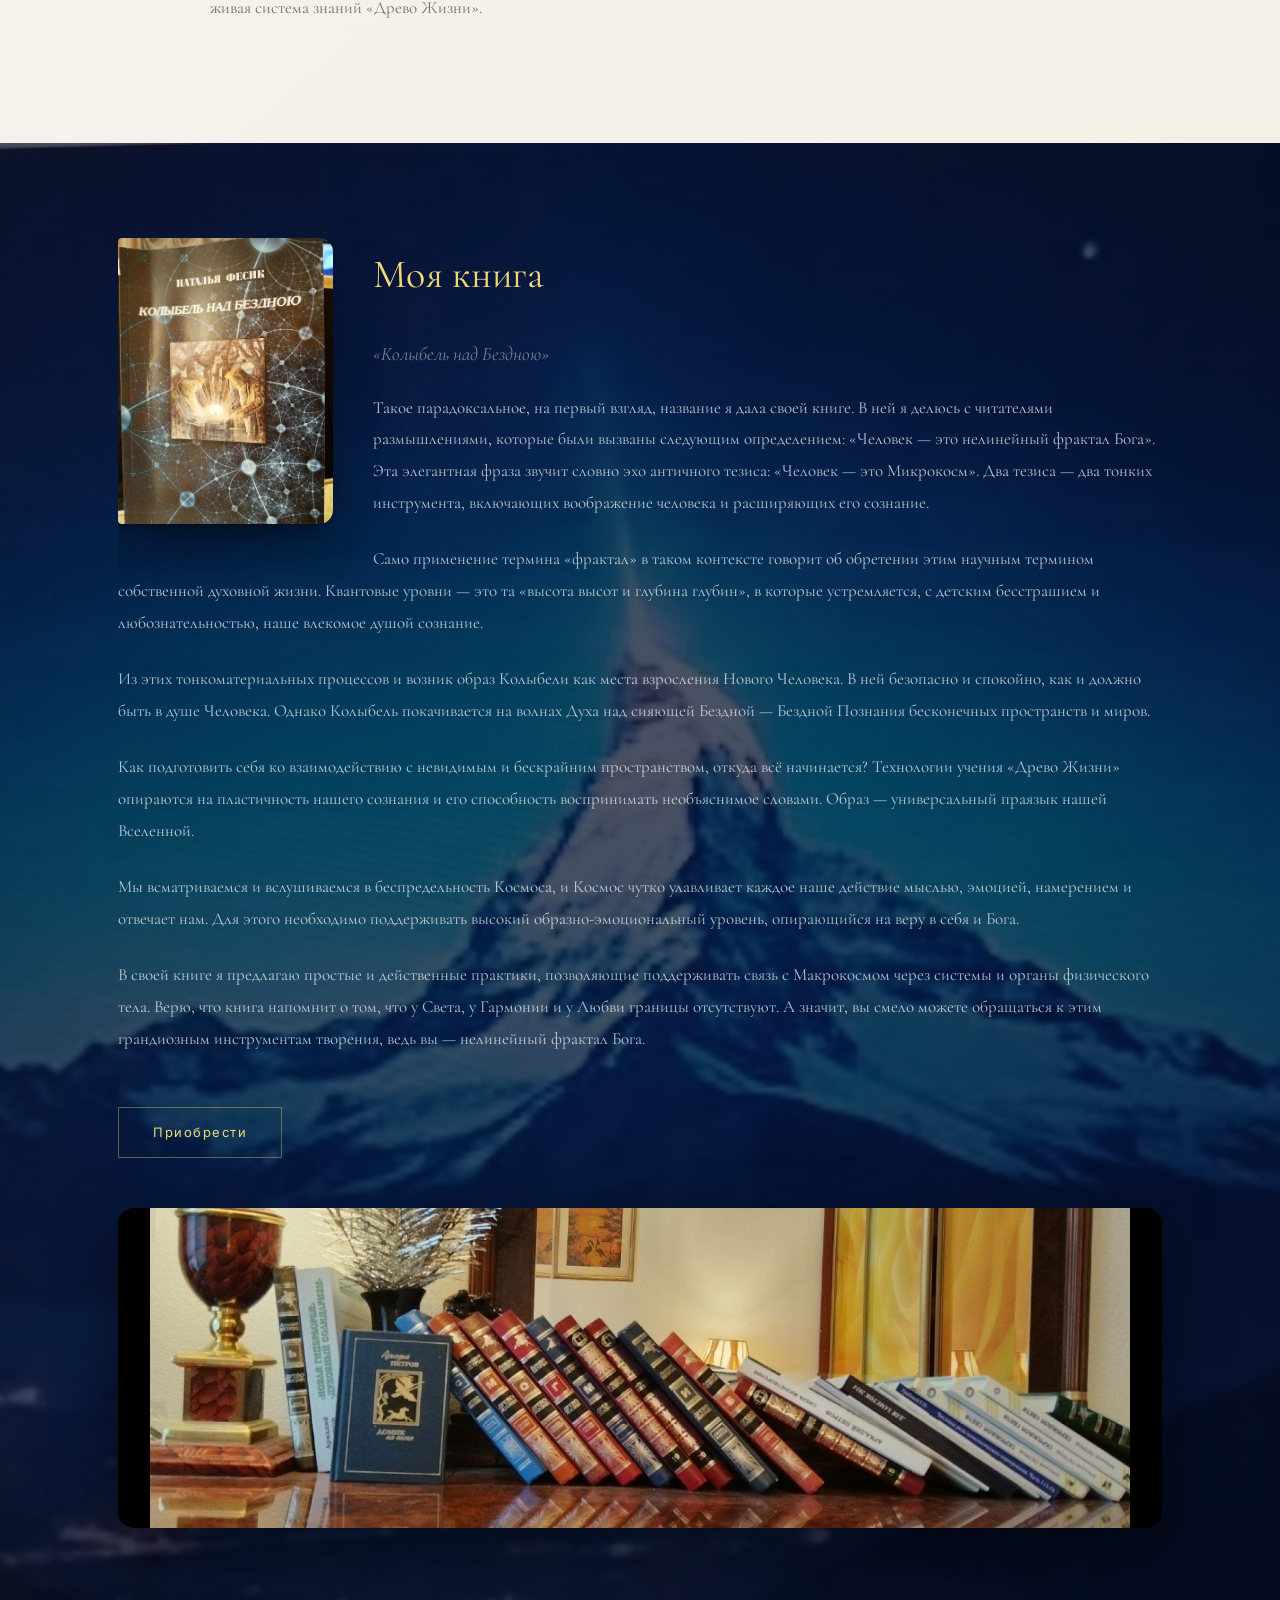
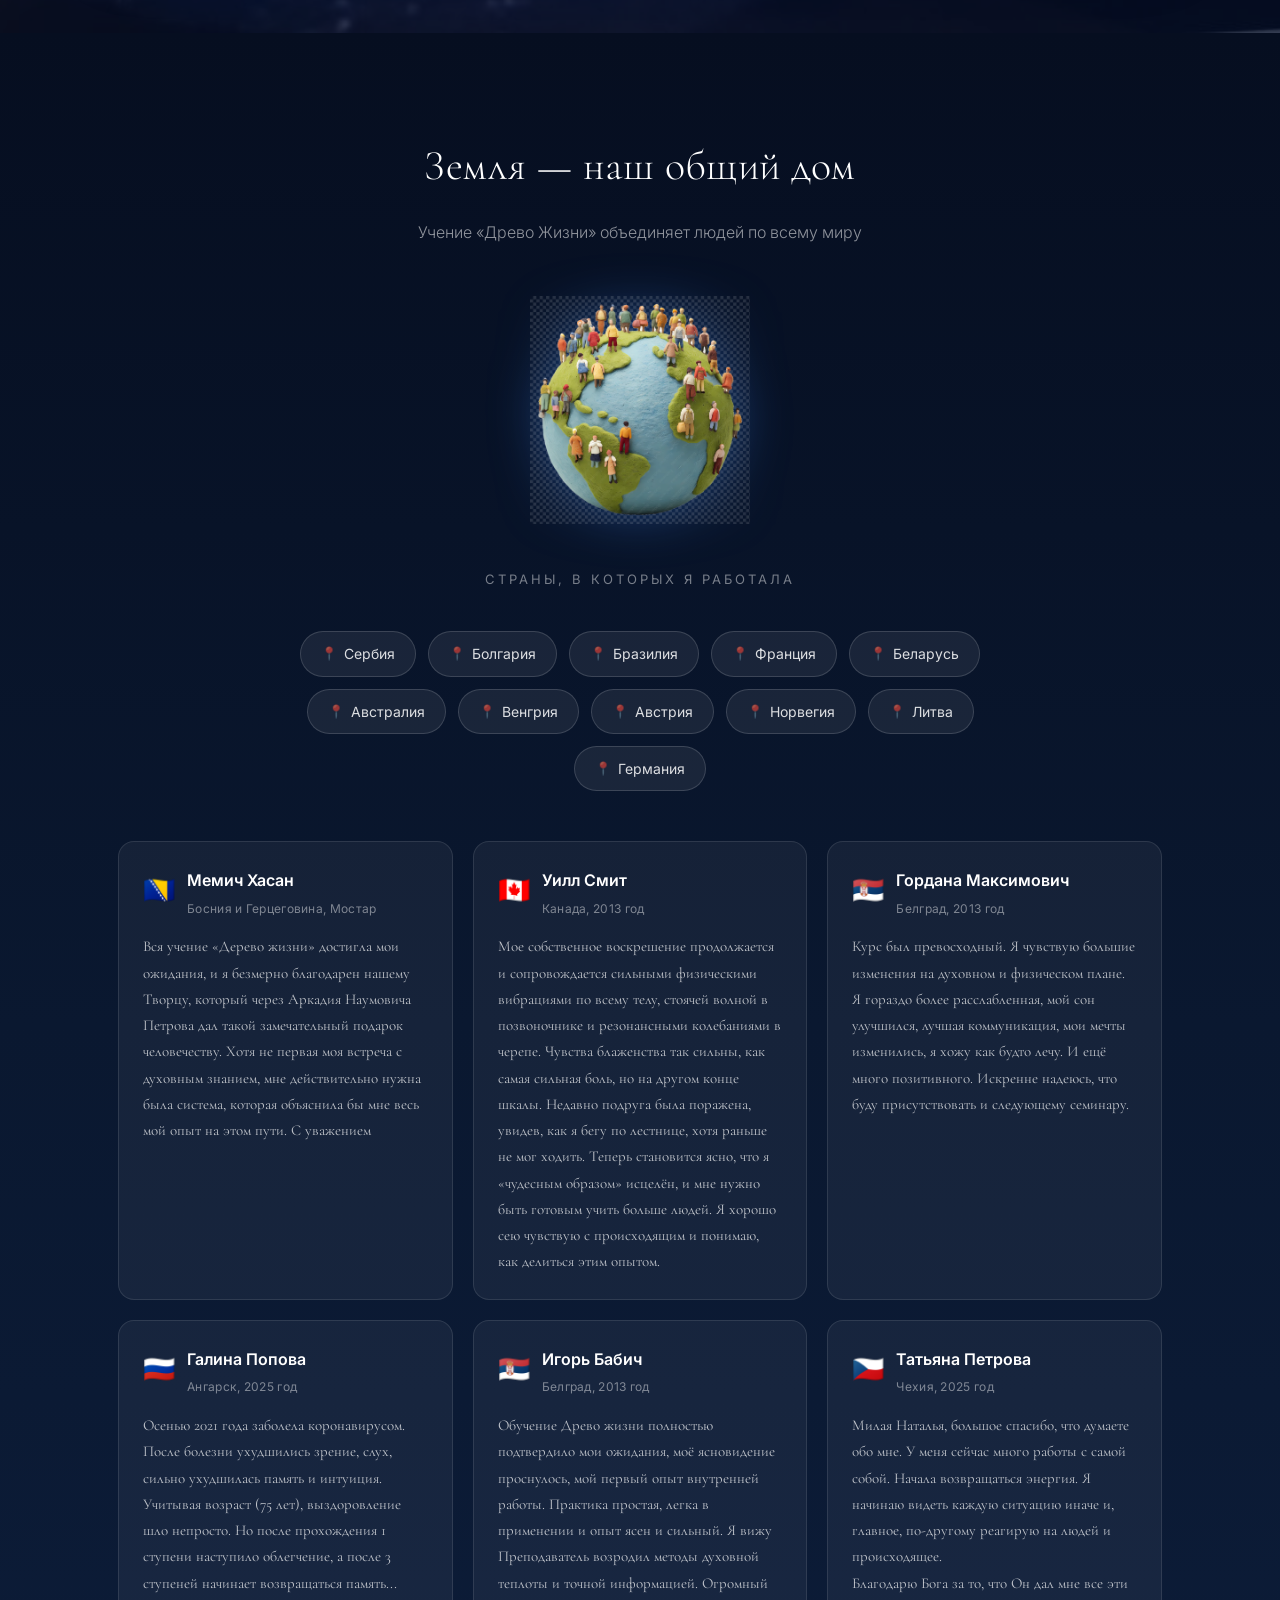
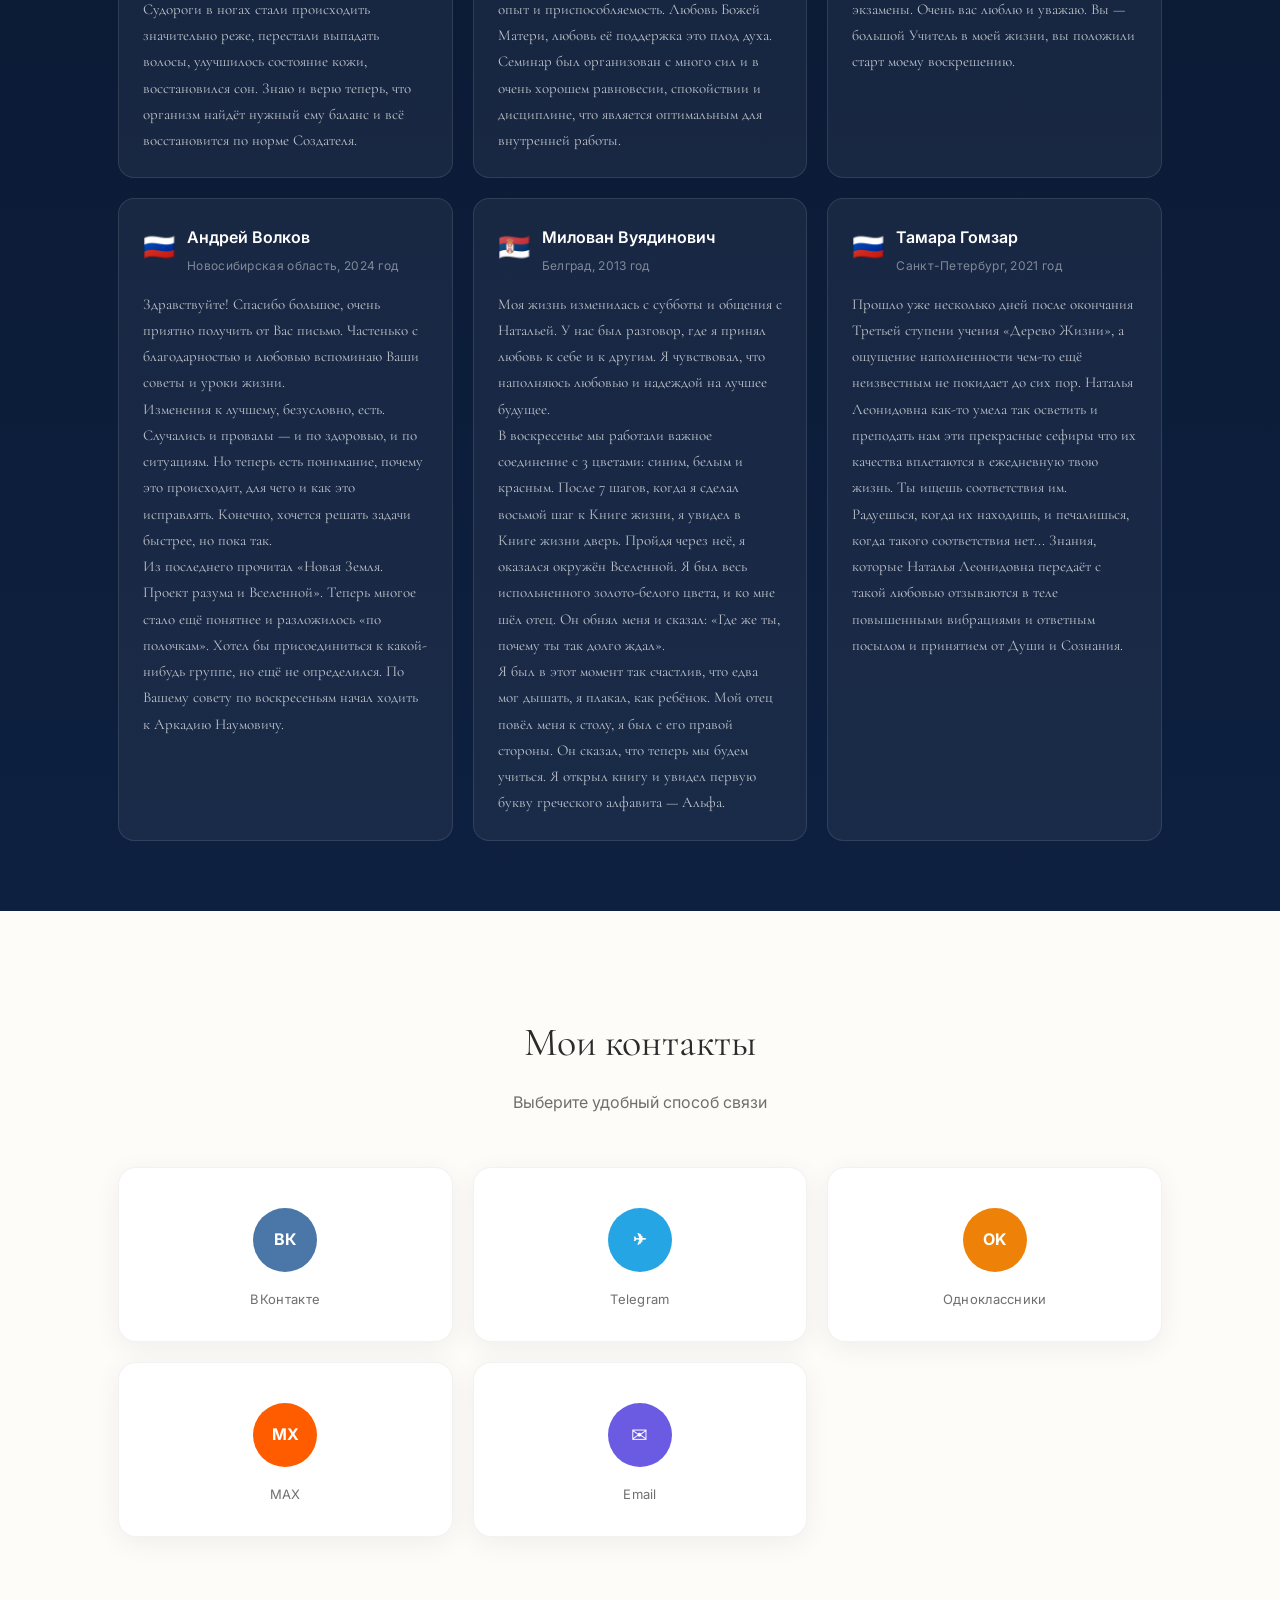
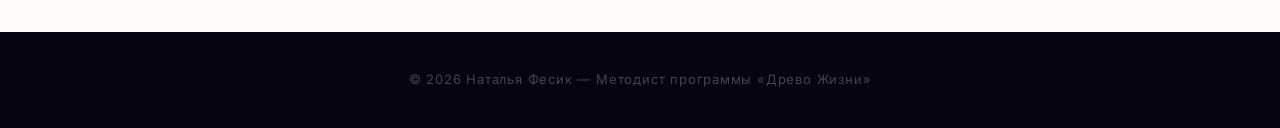
==== commit 2bedce13: "Use original transparent earth PNG + move books photo to bottom - earth.png: use user's original PNG" ====
--- a/index.html
+++ b/index.html
@@ -353,7 +353,6 @@
 	<img src="img/mountain.png" alt="" class="mountain-photo">
 	<div class="overlay"></div>
 	<div class="container" style="position:relative;z-index:1;">
-		<img src="img/books-shelf.jpg" alt="Книги Аркадия Петрова" style="width:100%;max-height:320px;object-fit:cover;object-position:center 40%;border-radius:16px;margin-bottom:50px;box-shadow:0 20px 60px rgba(0,0,0,0.5);">
 		<div class="text-block light" style="overflow:hidden;">
 			<img src="img/book-cover.png" alt="Колыбель над Бездною — Наталья Фесик" class="book-cover-real" style="float:left;margin:0 40px 24px 0;">
 			<h2>Моя книга</h2>
@@ -366,6 +365,7 @@
 			<p>В своей книге я предлагаю простые и действенные практики, позволяющие поддерживать связь с Макрокосмом через системы и органы физического тела. Верю, что книга напомнит о том, что у Света, у Гармонии и у Любви границы отсутствуют. А значит, вы смело можете обращаться к этим грандиозным инструментам творения, ведь вы — нелинейный фрактал Бога.</p>
 			<a href="#contacts" class="btn-book">Приобрести</a>
 		</div>
+		<img src="img/books-shelf.jpg" alt="Книги Аркадия Петрова" style="width:100%;max-height:320px;object-fit:cover;object-position:center 40%;border-radius:16px;margin-top:50px;box-shadow:0 20px 60px rgba(0,0,0,0.5);">
 	</div>
 </section>
 
